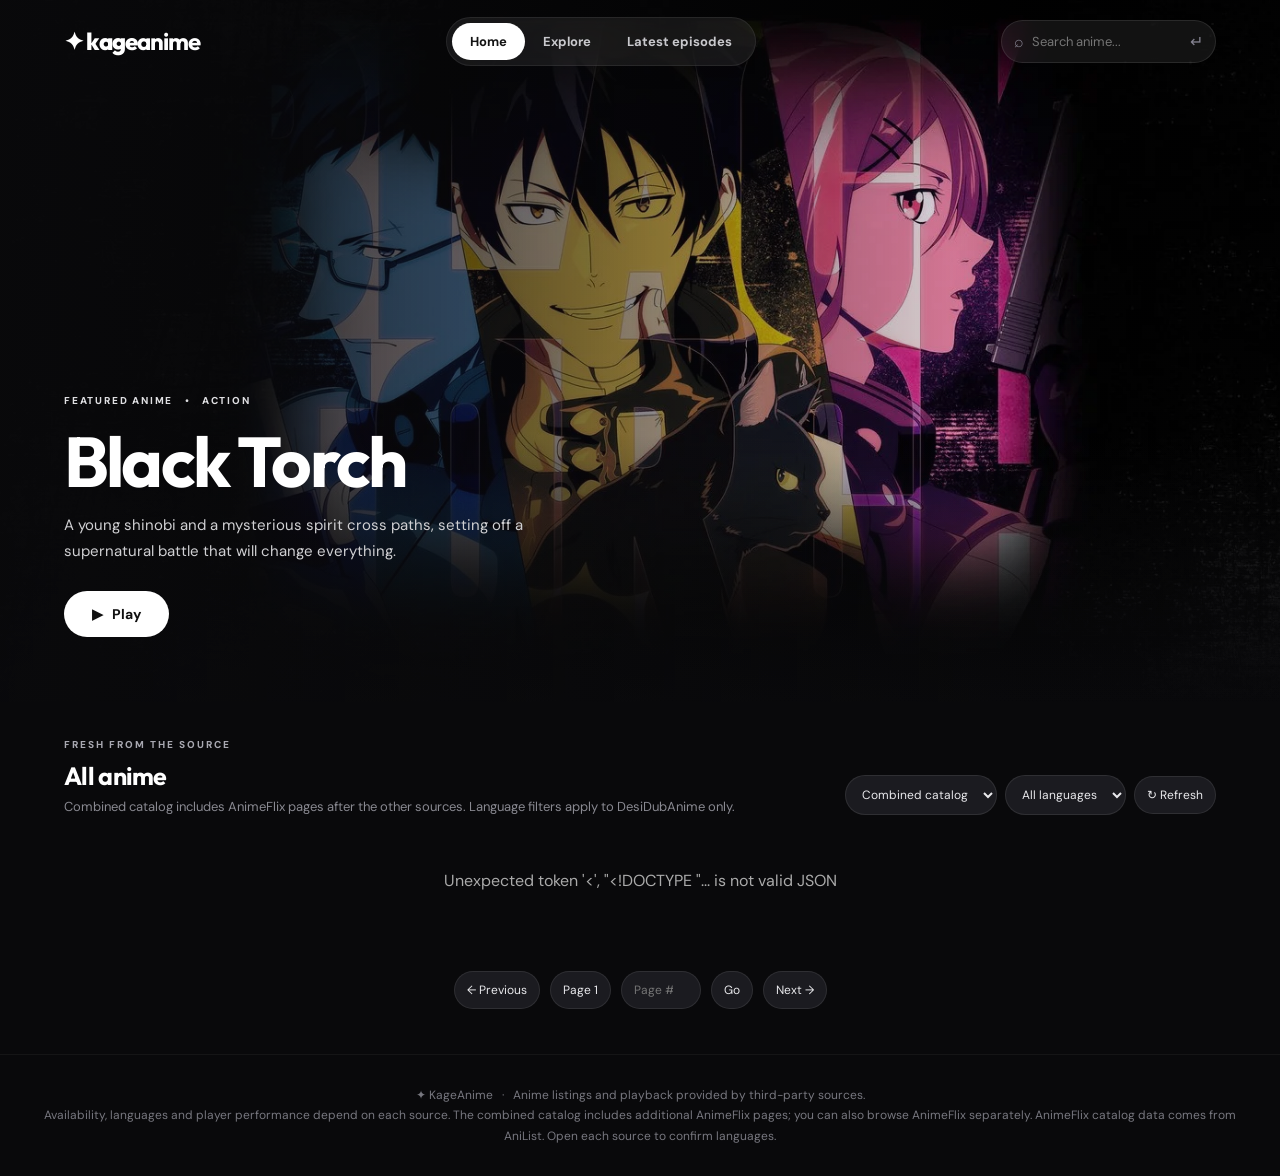
==== index.html @ ec3b7cfd "Add files via upload" ====
<!doctype html><html lang="en"><head><meta charset="utf-8"><meta name="viewport" content="width=device-width,initial-scale=1"><title>KageAnime — Your anime universe</title><style>
@import url('https://fonts.googleapis.com/css2?family=DM+Sans:wght@400;500;600;700&family=Outfit:wght@400;500;600;700;800&display=swap');*{box-sizing:border-box}body{margin:0;background:#0d0d14;color:#f6f5fb;font-family:'DM Sans',sans-serif}button,input,select{font:inherit}button{cursor:pointer}header{height:76px;border-bottom:1px solid #ffffff10;background:#101017;display:flex;align-items:center;padding:0 6%;gap:42px;position:sticky;top:0;z-index:10}.logo{font-family:Outfit;font-size:24px;font-weight:800;white-space:nowrap}.logo b{color:#f08eab}.logo span{color:#fff}.nav{display:flex;gap:28px;font-size:13px;color:#a4a2af}.nav a{color:inherit;text-decoration:none}.nav a:first-child{color:#fff}.search{margin-left:auto;display:flex;background:#1d1d27;border:1px solid #ffffff0d;border-radius:8px;padding:0 12px;align-items:center;max-width:310px;width:100%;color:#83818f}.search input{background:none;border:0;color:white;outline:0;padding:12px 8px;width:100%;font-size:13px}.pill{background:#ed91ae;color:#1a1118;border:0;border-radius:7px;padding:10px 17px;font-weight:700;font-size:12px;white-space:nowrap}.wrap{max-width:1380px;margin:auto;padding:0 6%}.hero{position:relative;overflow:hidden;margin-top:28px;height:350px;border-radius:15px;background:radial-gradient(ellipse at 83% 48%,#733b59 0%,#2d1e31 34%,#17141e 70%);display:flex;align-items:center;padding:50px}.hero:after{content:'アニメ';position:absolute;right:7%;font-family:sans-serif;font-weight:900;font-size:110px;transform:rotate(-8deg);color:#ffffff09}.eyebrow{font-size:11px;color:#f0a1bd;letter-spacing:2.6px;font-weight:800;text-transform:uppercase}.hero h1{font-family:Outfit;font-size:48px;line-height:1.06;letter-spacing:-1.8px;margin:16px 0 12px;max-width:600px}.hero p{color:#c6bac6;font-size:14px;line-height:1.7;max-width:480px}.hero button{margin-top:12px;padding:13px 21px}.hero-note{position:absolute;right:30px;bottom:25px;color:#ffffff88;font-size:11px;letter-spacing:1px}.intro{display:flex;justify-content:space-between;align-items:end;margin:46px 0 21px}.intro h2{font:700 25px Outfit;margin:0 0 6px}.intro p{font-size:13px;color:#8e8b99;margin:0}.controls{display:flex;gap:8px;align-items:center}.controls select,.control{border:1px solid #ffffff15;background:#1a1a24;color:#d2ced9;border-radius:7px;padding:10px 12px;font-size:12px}.grid{display:grid;grid-template-columns:repeat(6,minmax(0,1fr));gap:23px 16px}.card{cursor:pointer;min-width:0}.poster{aspect-ratio:3/4.1;position:relative;background:#272530;border-radius:9px;overflow:hidden}.poster img{width:100%;height:100%;object-fit:cover;transition:transform .3s}.card:hover img{transform:scale(1.05)}.poster:after{content:'▶';position:absolute;inset:0;display:grid;place-items:center;background:#10101880;opacity:0;transition:.2s;font-size:30px}.card:hover .poster:after{opacity:1}.badge{position:absolute;top:9px;left:9px;background:#f09bb7;color:#21131a;border-radius:4px;padding:5px 7px;font-size:9px;font-weight:800;z-index:1}.card h3{font:600 14px Outfit;line-height:1.35;margin:10px 0 5px;overflow:hidden;text-overflow:ellipsis;white-space:nowrap}.meta{font-size:11px;color:#918e9e}.bottom{display:flex;justify-content:center;gap:10px;margin:40px 0}.notice{color:#888492;text-align:center;font-size:12px;line-height:1.7;padding:30px;border-top:1px solid #ffffff0c}#message{text-align:center;color:#aaa;padding:35px;display:none}.modal{position:fixed;inset:0;z-index:20;background:#09090deF;display:none;overflow:auto;padding:30px 6%}.modal.show{display:block}.modal-inner{max-width:1100px;margin:auto}.modalhead{display:flex;align-items:center;justify-content:space-between;gap:20px}.modal h2{font-family:Outfit}.close{background:#25232e;border:0;border-radius:8px;color:white;padding:10px 15px}.player{width:100%;aspect-ratio:16/9;background:#000;border:1px solid #333}.player iframe{width:100%;height:100%;border:0}.fallback{color:#aaa;font-size:13px;line-height:1.7}.fallback a{color:#f0a1bd}.episodes{display:flex;flex-wrap:wrap;gap:8px;margin:20px 0}.ep{border:1px solid #ffffff14;color:#ddd;background:#22212b;border-radius:7px;padding:10px 13px;font-size:12px}.ep:hover{background:#ee91af;color:#191017}@media(max-width:850px){.grid{grid-template-columns:repeat(4,1fr)}.nav{display:none}.hero h1{font-size:40px}}@media(max-width:550px){header{padding:0 5%;gap:12px}.logo{font-size:19px}.search{max-width:none}.pill.headbtn{display:none}.wrap{padding:0 5%}.hero{height:285px;padding:25px}.hero h1{font-size:33px}.hero:after{font-size:55px}.grid{grid-template-columns:repeat(2,1fr)}.intro{align-items:start;gap:15px;flex-direction:column}.controls{width:100%}}

/* AnimeWave-inspired charcoal and crimson theme */
body{background:#0c0c0d;color:#fff}header{position:relative;background:#111214;height:86px;border-bottom:1px solid #242426;padding:0 4%;gap:28px}.logo{order:2;font-size:25px;font-style:italic;letter-spacing:-1px}.logo b{color:#e51525}.nav{order:1;margin-left:14px}.nav a:first-child{color:#e51525}.search{order:0;margin:0;max-width:240px;border-radius:30px;background:#202124}.headbtn{order:3;margin-left:auto}.pill{background:#b40817;color:white;border-radius:7px;text-transform:uppercase;letter-spacing:.6px}.wrap{max-width:1600px;padding:0 4%}.hero{margin-top:24px;height:520px;border-radius:20px;background:linear-gradient(90deg,rgba(9,9,10,.97) 0%,rgba(9,9,10,.78) 36%,rgba(9,9,10,.06) 100%),url('/black-torch.webp') center 43%/cover;display:flex;padding:55px}.hero:after{display:none}.hero h1{font-size:55px;max-width:560px;line-height:1.05}.hero h1 span{color:white!important}.hero p{color:#ddd}.eyebrow{color:#f23d4b}.hero .eyebrow{color:white;display:inline-block;background:#ffffff25;backdrop-filter:blur(5px);border-radius:30px;padding:8px 14px;letter-spacing:1px}.hero-note{color:#ddd}.intro h2{font-size:28px}.intro h2:before{content:' ';display:inline-block;background:#b40817;width:5px;height:25px;border-radius:5px;margin-right:12px;vertical-align:-3px}.controls select,.control{background:#202123;border-color:#343436}.poster{border-radius:14px;aspect-ratio:3/4}.badge{background:#b40817;color:white}.card h3{font-size:15px}.card:hover h3{color:#f43b48}.ep:hover{background:#b40817;color:white}.notice{background:#101012}.hero-layout{display:grid;grid-template-columns:1fr 300px;gap:18px}.trailers{margin-top:24px;padding:23px;border-radius:20px;background:#252526}.trailers h2{font:700 19px Outfit;margin:0 0 6px}.trailers p{font-size:12px;color:#aaa;margin:0 0 19px}.trail-item{display:flex;gap:12px;align-items:center;padding:10px 0;border-bottom:1px solid #ffffff13;cursor:pointer}.trail-item img{width:66px;height:72px;object-fit:cover;border-radius:9px}.trail-item strong{font:600 13px Outfit;display:block;line-height:1.35}.trail-item small{display:block;color:#aaa;margin-top:7px;font-size:11px}.trail-item:hover strong{color:#f24350}@media(max-width:950px){.hero-layout{grid-template-columns:1fr}.trailers{display:none}.hero{height:440px}.nav{display:none}.logo{order:0}.search{order:1;margin-left:auto}.headbtn{order:2;margin-left:0}}@media(max-width:550px){header{height:68px}.hero{height:390px;padding:25px;background-position:60% center}.hero h1{font-size:38px}.hero p{max-width:260px}.hero-note{display:none}}
.poster.no-image{background:linear-gradient(145deg,#35303a,#17171b);display:flex;align-items:end;padding:18px}.poster-placeholder{color:#e6d6d9;font:700 17px Outfit;line-height:1.25;position:relative;z-index:1}.poster.no-image:before{content:"KAGE / ANIME";position:absolute;top:15px;left:18px;color:#f24756;font:700 10px Outfit;letter-spacing:2px}
/* Cinezo-inspired cinematic layout */
body{background:#09090b;font-family:'DM Sans',sans-serif}header{height:82px;position:absolute;top:0;left:0;right:0;z-index:10;background:transparent;border:0;padding:0 5%;gap:20px}.logo{order:0;font-style:normal;font-family:Outfit;font-size:24px;letter-spacing:-1px;text-transform:lowercase;margin-right:auto}.logo b{color:#fff}.logo span{color:white}.nav{order:1;margin:0;display:flex;gap:0;align-items:center;padding:5px;border-radius:999px;background:#ffffff12;border:1px solid #ffffff12;backdrop-filter:blur(24px)}.nav a{padding:10px 18px;color:#c9c9cd;font-size:13px;font-weight:700}.nav a:first-child{color:#141414;background:#fff;border-radius:999px}.search{order:2;margin-left:auto;width:215px;border-radius:999px;background:#ffffff12;border:1px solid #ffffff19;backdrop-filter:blur(16px)}.headbtn{display:none}.wrap{max-width:none;padding:0 5%}.hero-layout{display:block;margin:0 -5.56%}.hero{margin:0;border-radius:0;height:min(720px,78vh);min-height:520px;padding:120px 5% 65px;align-items:flex-end;background:linear-gradient(90deg,rgba(9,9,11,.95) 0%,rgba(9,9,11,.63) 38%,rgba(9,9,11,.08) 80%),linear-gradient(0deg,#09090b 0%,transparent 38%),url('/black-torch.webp') center center/cover}.hero h1{font-size:clamp(45px,5.5vw,76px);line-height:1;letter-spacing:-2.8px;margin:17px 0}.hero p{font-size:15px;color:#d0d0d3;line-height:1.7;max-width:470px}.hero .eyebrow{padding:0;background:none;backdrop-filter:none;color:#dfdfe2;letter-spacing:1.8px;font-size:10px}.hero .pill{background:#fff;color:#111;border-radius:999px;text-transform:none;font-size:14px;padding:14px 28px;letter-spacing:0}.hero-note{display:none}.trailers{display:none}.intro{margin:36px 0 20px;align-items:end}.intro h2{font-size:25px;letter-spacing:-.7px}.intro h2:before{display:none}.intro .eyebrow{color:#a8a8b1;font-size:10px;letter-spacing:2px}.intro p{color:#898991}.grid{grid-template-columns:repeat(7,minmax(0,1fr));gap:26px 16px}.poster{border-radius:12px;aspect-ratio:2/3}.poster:after{background:#08080c88}.badge{background:#151519dc;color:#fff;border:1px solid #ffffff22;border-radius:7px}.card h3{font-size:14px}.card:hover h3{color:white}.meta{color:#8f8f98}.controls select,.control{background:#1b1b20;border-color:#ffffff16;color:#e9e9ec;border-radius:999px}.controls button:disabled{opacity:.35;cursor:not-allowed}.bottom{margin:45px 0}.notice{background:transparent;color:#77777f}.modal{background:#09090bef}.player{border-color:#25252b}.ep:hover{background:#eee;color:#111}.featured-grid{display:grid;grid-auto-flow:column;grid-auto-columns:minmax(145px,190px);grid-template-columns:none;overflow-x:auto;padding-bottom:10px;scrollbar-color:#555 transparent}.featured-grid .card{min-width:0}#featuredSection .intro{margin-top:5px}.featured-grid .poster{aspect-ratio:2/3}.poster.no-image{background:linear-gradient(145deg,#292932,#121216)}.poster.no-image:before{color:#babac3}.close{border-radius:999px}@media(max-width:950px){.nav{display:flex}.grid{grid-template-columns:repeat(5,minmax(0,1fr))}.featured-grid{grid-template-columns:none}.hero{min-height:500px}.logo{font-size:21px}.nav a{padding:9px 12px}.search{width:180px}}@media(max-width:600px){header{height:72px;padding:0 5%;gap:8px}.logo{font-size:20px}.nav{position:fixed;bottom:14px;left:50%;transform:translateX(-50%);top:auto;z-index:25;background:#25252be8;box-shadow:0 6px 30px #0009}.nav a{font-size:12px;padding:10px 13px;white-space:nowrap}.search{width:165px}.wrap{padding:0 5%}.hero-layout{margin:0 -5.56%}.hero{height:600px;min-height:0;padding:105px 5% 45px;background-position:60% center}.hero h1{font-size:46px}.hero p{max-width:320px}.grid{grid-template-columns:repeat(2,minmax(0,1fr));gap:22px 12px}.featured-grid{grid-template-columns:none;grid-auto-columns:145px;gap:12px}.intro{flex-direction:column;align-items:start;gap:14px}.notice{padding-bottom:100px}.modal{z-index:30}}
.search{position:relative}.suggestions{display:none;position:absolute;top:calc(100% + 10px);right:0;width:min(390px,90vw);max-height:420px;overflow:auto;border:1px solid #ffffff20;border-radius:14px;background:#19191e;box-shadow:0 16px 45px #000b;padding:7px;z-index:40}.suggestions.show{display:block}.suggestion{width:100%;display:flex;align-items:center;text-align:left;gap:10px;color:white;background:transparent;border:0;border-radius:8px;padding:7px;font-size:13px}.suggestion:hover,.suggestion:focus{background:#ffffff12}.suggestion img,.suggestion .no-cover{width:34px;height:46px;object-fit:cover;border-radius:5px;flex:none;background:#37343a}.suggestion small{display:block;color:#9d9da5;font-size:11px;margin-top:3px}.suggestion-status{padding:12px;color:#aaa;font-size:12px}.archive-status{color:#aaa;font-size:12px;margin:0 0 18px}@media(max-width:600px){.controls{flex-wrap:wrap}.controls select{max-width:100%}}</style></head><body><header><div class="logo">✦ <span>kage</span><b>anime</b></div><nav class="nav"><a href="#home">Home</a><a href="#catalog">Explore</a><a href="#catalog">Latest episodes</a></nav><form class="search" id="searchForm"><span>⌕</span><input id="search" placeholder="Search anime..." aria-label="Search anime"><span>↵</span><div id="suggestions" class="suggestions" role="listbox" aria-label="Anime suggestions"></div></form><button class="pill headbtn" onclick="document.querySelector('#catalog').scrollIntoView({behavior:'smooth'})">Explore anime ↗</button></header><main class="wrap" id="home"><div class="hero-layout"><section class="hero"><div><div class="eyebrow">FEATURED ANIME &nbsp; • &nbsp; ACTION</div><h1>Black Torch</h1><p>A young shinobi and a mysterious spirit cross paths, setting off a supernatural battle that will change everything.</p><button class="pill" onclick="watch('https://www.desidubanime.me/watch/black-torch-episode-10/')">▶ &nbsp; Play</button></div><div class="hero-note">BLACK TORCH &nbsp; / &nbsp; SPOTLIGHT</div></section><aside class="trailers"><h2>🔥 &nbsp; Recently Added</h2><p>Fresh from the source</p><div id="trailList">Loading episodes...</div></aside></div><section id="featuredSection"><div class="intro"><div><div class="eyebrow" style="margin-bottom:9px">CURATED FOR YOU</div><h2>Fan favorites</h2><p>Find these favorites from the source catalog.</p></div></div><div class="grid featured-grid" id="featuredGrid"></div></section><section id="catalog"><div class="intro"><div><div class="eyebrow" style="margin-bottom:9px">FRESH FROM THE SOURCE</div><h2 id="heading">All anime</h2><p>Combined catalog includes AnimeFlix pages after the other sources. Language filters apply to DesiDubAnime only.</p></div><div class="controls"><select id="catalogSource" aria-label="Catalog source"><option value="combined">Combined catalog</option><option value="animeflix">AnimeFlix catalog</option></select><select id="language" aria-label="Language"><option value="">All languages</option><option>Hindi</option><option>English</option><option>Japanese</option><option>Tamil</option><option>Telugu</option><option>Bengali</option><option>Malayalam</option><option>Kannada</option></select><button class="control" id="refresh">↻ Refresh</button></div></div><p class="archive-status" id="archiveStatus"></p><div id="message"></div><div class="grid" id="grid"></div><div class="bottom"><button class="control" id="prev">← Previous</button><span class="control" id="pagenum">Page 1</span><input class="control" type="number" id="jumpPage" min="1" placeholder="Page #" aria-label="Page number" style="width:80px"><button class="control" id="goPage">Go</button><button class="control" id="next">Next →</button></div></section></main><footer class="notice">✦ KageAnime &nbsp; · &nbsp; Anime listings and playback provided by third-party sources.<br>Availability, languages and player performance depend on each source. The combined catalog includes additional AnimeFlix pages; you can also browse AnimeFlix separately. AnimeFlix catalog data comes from AniList. Open each source to confirm languages.</footer><div class="modal" id="modal"><div class="modal-inner"><div class="modalhead"><h2 id="watchTitle">Loading episode...</h2><button class="close" id="close">✕ Close</button></div><div class="player" id="player"></div><h3>Episodes</h3><div class="episodes" id="episodes"></div></div></div><script>
function setEpisodeMeta(element,x){let badges=x.badges||[],clean=badges.filter(b=>!/^0\s*EP$/i.test(b));let missing=badges.some(b=>/^0\s*EP$/i.test(b));element.textContent=(clean.join('  ·  ')||'Anime')+(missing?'  ·  Checking episodes...':'');if(missing){let alt=(x.sources||[]).find(s=>s.name==='9anime.si');fetch('/api/episode-count?'+new URLSearchParams({url:x.url,alt:alt?alt.url:''})).then(r=>r.json()).then(d=>{element.textContent=(clean.join('  ·  ')||'Anime')+'  ·  '+(d.count?d.count+' episodes available':'Episode count unavailable')}).catch(()=>{element.textContent=(clean.join('  ·  ')||'Anime')+'  ·  Episode count unavailable'})}}
const grid=document.querySelector('#grid'),msg=document.querySelector('#message');let page=1,q='';let featured=false,totalPages=1;async function load(){grid.innerHTML='';msg.style.display='block';msg.textContent='Loading combined catalog... The first load may take a few seconds.';document.querySelector('#pagenum').textContent='Page '+page;try{let r=await fetch((document.querySelector('#catalogSource').value==='animeflix'?'/api/animeflix?':'/api/list?')+new URLSearchParams({q,lang:document.querySelector('#language').value,page}));let d=await r.json();if(!r.ok)throw Error(d.error);if(d.archive) updateArchive(d.archive);totalPages=d.pages||1;document.querySelector('#pagenum').textContent='Page '+page+' / '+totalPages;document.querySelector('#next').disabled=page>=totalPages;document.querySelector('#prev').disabled=page<=1;msg.style.display=d.items.length?'none':'block';msg.textContent='No anime on this page. Try the next page, a different search, or language.';if(!featured && !q && !document.querySelector('#language').value){featured=true;let list=document.querySelector('#trailList');list.innerHTML='';d.items.slice(0,4).forEach(x=>{let item=document.createElement('div');item.className='trail-item';let im=document.createElement('img');im.src=x.image;im.alt='';let div=document.createElement('div');let st=document.createElement('strong');st.textContent=x.title;let sm=document.createElement('small');sm.textContent='▶  View anime';div.append(st,sm);item.append(im,div);item.onclick=()=>watch(x.url);list.append(item)})}d.items.forEach(x=>{let c=document.createElement('article');c.className='card';let p=document.createElement('div');p.className='poster';let im=document.createElement('img');if(x.image)im.src=x.image;else {im.alt='';im.style.display='none';p.classList.add('no-image');let label=document.createElement('span');label.className='poster-placeholder';label.textContent=x.title;p.append(label);if(x.url.includes('toonworld4all.me/')) fetch('/api/image?'+new URLSearchParams({url:x.url})).then(r=>r.json()).then(d=>{if(d.image){im.src=d.image;im.style.display='';p.classList.remove('no-image');label.remove()}}).catch(()=>{})}im.alt=x.image?x.title:'';im.loading='lazy';p.append(im);if(x.badges.filter(v=>!/^0\s*EP$/i.test(v)).length){let b=document.createElement('span');b.className='badge';b.textContent=x.badges.filter(v=>!/^0\s*EP$/i.test(v))[0];p.append(b)}let h=document.createElement('h3');h.textContent=x.title;let m=document.createElement('div');m.className='meta';setEpisodeMeta(m,x);c.append(p,h,m);c.onclick=()=>watch(x.url,x.sources);grid.append(c)})}catch(e){msg.textContent=e.message||'Something went wrong.'}}function watch(url,sources){window.location.href='/watch?'+new URLSearchParams({url})}document.querySelector('#close').onclick=()=>{document.querySelector('#modal').classList.remove('show');document.querySelector('#player').innerHTML='';document.body.style.overflow=''};document.querySelector('#searchForm').onsubmit=e=>{e.preventDefault();document.querySelector('#suggestions').classList.remove('show');q=document.querySelector('#search').value.trim();page=1;document.querySelector('#heading').textContent=q?'Search results: '+q:'All anime';load();document.querySelector('#catalog').scrollIntoView()};document.querySelector('#catalogSource').onchange=()=>{page=1;document.querySelector('#language').disabled=document.querySelector('#catalogSource').value==='animeflix';load()};document.querySelector('#language').onchange=()=>{q='';document.querySelector('#search').value='';page=1;load()};document.querySelector('#refresh').onclick=load;setInterval(()=>{if(!document.hidden&&!document.querySelector('#searchForm').contains(document.activeElement))load()},300000);document.querySelector('#goPage').onclick=()=>{let n=parseInt(document.querySelector('#jumpPage').value,10);if(!Number.isFinite(n))return;page=Math.min(totalPages,Math.max(1,n));load();document.querySelector('#catalog').scrollIntoView()};document.querySelector('#next').onclick=()=>{page=Math.min(totalPages,page+1);load();document.querySelector('#catalog').scrollIntoView()};document.querySelector('#prev').onclick=()=>{page=Math.max(1,page-1);load();document.querySelector('#catalog').scrollIntoView()};let archiveTimer=null;function updateArchive(a){let el=document.querySelector('#archiveStatus');if(a.running){el.textContent='Updating ToonWorld4All anime archive: '+a.finished+' / '+(a.total||'...')+' pages checked.';if(!archiveTimer)archiveTimer=setInterval(async()=>{try{let state=await (await fetch('/api/status')).json();updateArchive(state);if(!state.running){clearInterval(archiveTimer);archiveTimer=null;load()}}catch(e){}},4000)}else if(a.failed){el.textContent='Some archive pages could not be loaded; they will be retried.'}else el.textContent='';}
let suggest=document.querySelector('#suggestions'),input=document.querySelector('#search'),suggestTimer,sequence=0;
input.addEventListener('input',()=>{clearTimeout(suggestTimer);let term=input.value.trim(),id=++sequence;if(!term){suggest.classList.remove('show');return}suggest.classList.add('show');suggest.innerHTML='<div class="suggestion-status">Searching...</div>';suggestTimer=setTimeout(async()=>{try{let r=await fetch((document.querySelector('#catalogSource').value==='animeflix'?'/api/animeflix?':'/api/list?')+new URLSearchParams({q:term,page:1}));let data=await r.json();if(id!==sequence)return;suggest.innerHTML='';if(!data.items||!data.items.length){suggest.innerHTML='<div class="suggestion-status">No results found.</div>';return}data.items.slice(0,8).forEach(x=>{let btn=document.createElement('button');btn.type='button';btn.className='suggestion';btn.setAttribute('role','option');if(x.image){let im=document.createElement('img');im.src=x.image;im.alt='';btn.append(im)}else{let box=document.createElement('span');box.className='no-cover';btn.append(box)}let info=document.createElement('span'),title=document.createElement('strong'),meta=document.createElement('small');title.textContent=x.title;meta.textContent=x.badges.filter(b=>!/^0\s*EP$/i.test(b)).join(' · ')||'Anime';info.append(title,meta);btn.append(info);btn.onclick=()=>{suggest.classList.remove('show');input.value=x.title;watch(x.url,x.sources)};suggest.append(btn)})}catch(e){if(id===sequence)suggest.innerHTML='<div class="suggestion-status">Search unavailable. Please try again.</div>'}},350)});document.addEventListener('click',e=>{if(!document.querySelector('#searchForm').contains(e.target))suggest.classList.remove('show')});input.addEventListener('focus',()=>{if(input.value.trim()&&suggest.children.length)suggest.classList.add('show')});load();fetch('/api/featured').then(r=>r.json()).then(d=>{let root=document.querySelector('#featuredGrid');d.items.forEach(x=>{let c=document.createElement('article');c.className='card';let p=document.createElement('div');p.className='poster';let im=document.createElement('img');if(x.image)im.src=x.image;else {im.alt='';im.style.display='none';p.classList.add('no-image');let label=document.createElement('span');label.className='poster-placeholder';label.textContent=x.title;p.append(label);if(x.url.includes('toonworld4all.me/')) fetch('/api/image?'+new URLSearchParams({url:x.url})).then(r=>r.json()).then(d=>{if(d.image){im.src=d.image;im.style.display='';p.classList.remove('no-image');label.remove()}}).catch(()=>{})}im.alt=x.image?x.title:'';im.loading='lazy';p.append(im);let h=document.createElement('h3');h.textContent=x.title;let m=document.createElement('div');m.className='meta';setEpisodeMeta(m,x);c.append(p,h,m);c.onclick=()=>watch(x.url);root.append(c)});if(!d.items.length)document.querySelector('#featuredSection').style.display='none'}).catch(()=>document.querySelector('#featuredSection').style.display='none');
</script></body></html>
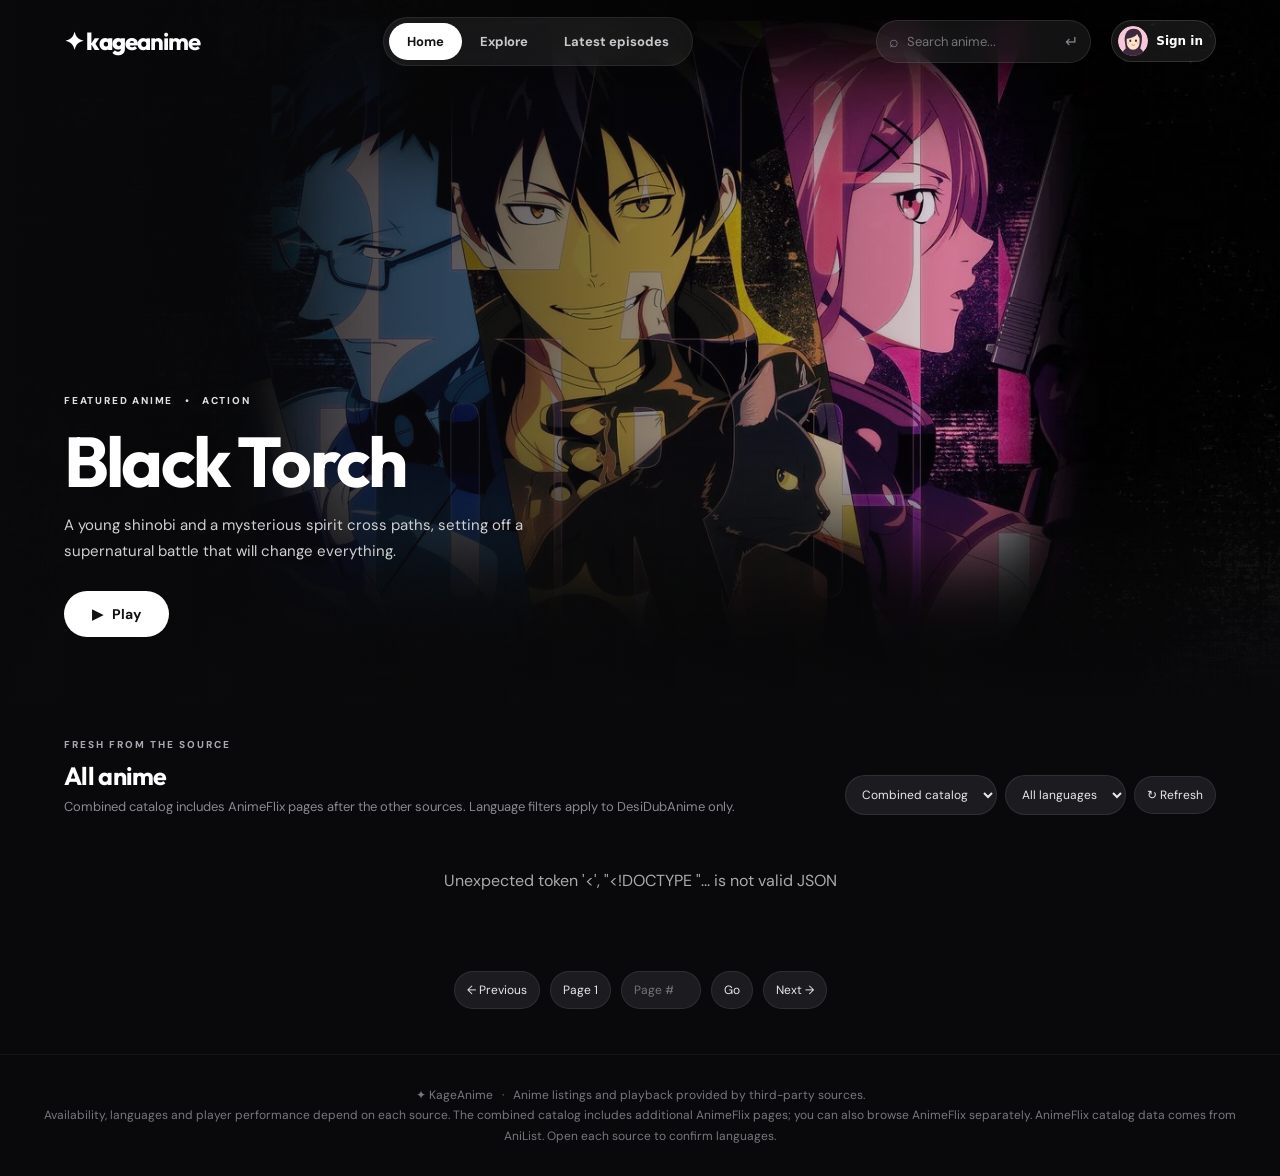
==== commit 790876a0: "Add files via upload" ====
--- a/index.html
+++ b/index.html
@@ -6,9 +6,9 @@
 .poster.no-image{background:linear-gradient(145deg,#35303a,#17171b);display:flex;align-items:end;padding:18px}.poster-placeholder{color:#e6d6d9;font:700 17px Outfit;line-height:1.25;position:relative;z-index:1}.poster.no-image:before{content:"KAGE / ANIME";position:absolute;top:15px;left:18px;color:#f24756;font:700 10px Outfit;letter-spacing:2px}
 /* Cinezo-inspired cinematic layout */
 body{background:#09090b;font-family:'DM Sans',sans-serif}header{height:82px;position:absolute;top:0;left:0;right:0;z-index:10;background:transparent;border:0;padding:0 5%;gap:20px}.logo{order:0;font-style:normal;font-family:Outfit;font-size:24px;letter-spacing:-1px;text-transform:lowercase;margin-right:auto}.logo b{color:#fff}.logo span{color:white}.nav{order:1;margin:0;display:flex;gap:0;align-items:center;padding:5px;border-radius:999px;background:#ffffff12;border:1px solid #ffffff12;backdrop-filter:blur(24px)}.nav a{padding:10px 18px;color:#c9c9cd;font-size:13px;font-weight:700}.nav a:first-child{color:#141414;background:#fff;border-radius:999px}.search{order:2;margin-left:auto;width:215px;border-radius:999px;background:#ffffff12;border:1px solid #ffffff19;backdrop-filter:blur(16px)}.headbtn{display:none}.wrap{max-width:none;padding:0 5%}.hero-layout{display:block;margin:0 -5.56%}.hero{margin:0;border-radius:0;height:min(720px,78vh);min-height:520px;padding:120px 5% 65px;align-items:flex-end;background:linear-gradient(90deg,rgba(9,9,11,.95) 0%,rgba(9,9,11,.63) 38%,rgba(9,9,11,.08) 80%),linear-gradient(0deg,#09090b 0%,transparent 38%),url('/black-torch.webp') center center/cover}.hero h1{font-size:clamp(45px,5.5vw,76px);line-height:1;letter-spacing:-2.8px;margin:17px 0}.hero p{font-size:15px;color:#d0d0d3;line-height:1.7;max-width:470px}.hero .eyebrow{padding:0;background:none;backdrop-filter:none;color:#dfdfe2;letter-spacing:1.8px;font-size:10px}.hero .pill{background:#fff;color:#111;border-radius:999px;text-transform:none;font-size:14px;padding:14px 28px;letter-spacing:0}.hero-note{display:none}.trailers{display:none}.intro{margin:36px 0 20px;align-items:end}.intro h2{font-size:25px;letter-spacing:-.7px}.intro h2:before{display:none}.intro .eyebrow{color:#a8a8b1;font-size:10px;letter-spacing:2px}.intro p{color:#898991}.grid{grid-template-columns:repeat(7,minmax(0,1fr));gap:26px 16px}.poster{border-radius:12px;aspect-ratio:2/3}.poster:after{background:#08080c88}.badge{background:#151519dc;color:#fff;border:1px solid #ffffff22;border-radius:7px}.card h3{font-size:14px}.card:hover h3{color:white}.meta{color:#8f8f98}.controls select,.control{background:#1b1b20;border-color:#ffffff16;color:#e9e9ec;border-radius:999px}.controls button:disabled{opacity:.35;cursor:not-allowed}.bottom{margin:45px 0}.notice{background:transparent;color:#77777f}.modal{background:#09090bef}.player{border-color:#25252b}.ep:hover{background:#eee;color:#111}.featured-grid{display:grid;grid-auto-flow:column;grid-auto-columns:minmax(145px,190px);grid-template-columns:none;overflow-x:auto;padding-bottom:10px;scrollbar-color:#555 transparent}.featured-grid .card{min-width:0}#featuredSection .intro{margin-top:5px}.featured-grid .poster{aspect-ratio:2/3}.poster.no-image{background:linear-gradient(145deg,#292932,#121216)}.poster.no-image:before{color:#babac3}.close{border-radius:999px}@media(max-width:950px){.nav{display:flex}.grid{grid-template-columns:repeat(5,minmax(0,1fr))}.featured-grid{grid-template-columns:none}.hero{min-height:500px}.logo{font-size:21px}.nav a{padding:9px 12px}.search{width:180px}}@media(max-width:600px){header{height:72px;padding:0 5%;gap:8px}.logo{font-size:20px}.nav{position:fixed;bottom:14px;left:50%;transform:translateX(-50%);top:auto;z-index:25;background:#25252be8;box-shadow:0 6px 30px #0009}.nav a{font-size:12px;padding:10px 13px;white-space:nowrap}.search{width:165px}.wrap{padding:0 5%}.hero-layout{margin:0 -5.56%}.hero{height:600px;min-height:0;padding:105px 5% 45px;background-position:60% center}.hero h1{font-size:46px}.hero p{max-width:320px}.grid{grid-template-columns:repeat(2,minmax(0,1fr));gap:22px 12px}.featured-grid{grid-template-columns:none;grid-auto-columns:145px;gap:12px}.intro{flex-direction:column;align-items:start;gap:14px}.notice{padding-bottom:100px}.modal{z-index:30}}
-.search{position:relative}.suggestions{display:none;position:absolute;top:calc(100% + 10px);right:0;width:min(390px,90vw);max-height:420px;overflow:auto;border:1px solid #ffffff20;border-radius:14px;background:#19191e;box-shadow:0 16px 45px #000b;padding:7px;z-index:40}.suggestions.show{display:block}.suggestion{width:100%;display:flex;align-items:center;text-align:left;gap:10px;color:white;background:transparent;border:0;border-radius:8px;padding:7px;font-size:13px}.suggestion:hover,.suggestion:focus{background:#ffffff12}.suggestion img,.suggestion .no-cover{width:34px;height:46px;object-fit:cover;border-radius:5px;flex:none;background:#37343a}.suggestion small{display:block;color:#9d9da5;font-size:11px;margin-top:3px}.suggestion-status{padding:12px;color:#aaa;font-size:12px}.archive-status{color:#aaa;font-size:12px;margin:0 0 18px}@media(max-width:600px){.controls{flex-wrap:wrap}.controls select{max-width:100%}}</style></head><body><header><div class="logo">✦ <span>kage</span><b>anime</b></div><nav class="nav"><a href="#home">Home</a><a href="#catalog">Explore</a><a href="#catalog">Latest episodes</a></nav><form class="search" id="searchForm"><span>⌕</span><input id="search" placeholder="Search anime..." aria-label="Search anime"><span>↵</span><div id="suggestions" class="suggestions" role="listbox" aria-label="Anime suggestions"></div></form><button class="pill headbtn" onclick="document.querySelector('#catalog').scrollIntoView({behavior:'smooth'})">Explore anime ↗</button></header><main class="wrap" id="home"><div class="hero-layout"><section class="hero"><div><div class="eyebrow">FEATURED ANIME &nbsp; • &nbsp; ACTION</div><h1>Black Torch</h1><p>A young shinobi and a mysterious spirit cross paths, setting off a supernatural battle that will change everything.</p><button class="pill" onclick="watch('https://www.desidubanime.me/watch/black-torch-episode-10/')">▶ &nbsp; Play</button></div><div class="hero-note">BLACK TORCH &nbsp; / &nbsp; SPOTLIGHT</div></section><aside class="trailers"><h2>🔥 &nbsp; Recently Added</h2><p>Fresh from the source</p><div id="trailList">Loading episodes...</div></aside></div><section id="featuredSection"><div class="intro"><div><div class="eyebrow" style="margin-bottom:9px">CURATED FOR YOU</div><h2>Fan favorites</h2><p>Find these favorites from the source catalog.</p></div></div><div class="grid featured-grid" id="featuredGrid"></div></section><section id="catalog"><div class="intro"><div><div class="eyebrow" style="margin-bottom:9px">FRESH FROM THE SOURCE</div><h2 id="heading">All anime</h2><p>Combined catalog includes AnimeFlix pages after the other sources. Language filters apply to DesiDubAnime only.</p></div><div class="controls"><select id="catalogSource" aria-label="Catalog source"><option value="combined">Combined catalog</option><option value="animeflix">AnimeFlix catalog</option></select><select id="language" aria-label="Language"><option value="">All languages</option><option>Hindi</option><option>English</option><option>Japanese</option><option>Tamil</option><option>Telugu</option><option>Bengali</option><option>Malayalam</option><option>Kannada</option></select><button class="control" id="refresh">↻ Refresh</button></div></div><p class="archive-status" id="archiveStatus"></p><div id="message"></div><div class="grid" id="grid"></div><div class="bottom"><button class="control" id="prev">← Previous</button><span class="control" id="pagenum">Page 1</span><input class="control" type="number" id="jumpPage" min="1" placeholder="Page #" aria-label="Page number" style="width:80px"><button class="control" id="goPage">Go</button><button class="control" id="next">Next →</button></div></section></main><footer class="notice">✦ KageAnime &nbsp; · &nbsp; Anime listings and playback provided by third-party sources.<br>Availability, languages and player performance depend on each source. The combined catalog includes additional AnimeFlix pages; you can also browse AnimeFlix separately. AnimeFlix catalog data comes from AniList. Open each source to confirm languages.</footer><div class="modal" id="modal"><div class="modal-inner"><div class="modalhead"><h2 id="watchTitle">Loading episode...</h2><button class="close" id="close">✕ Close</button></div><div class="player" id="player"></div><h3>Episodes</h3><div class="episodes" id="episodes"></div></div></div><script>
+.search{position:relative}.suggestions{display:none;position:absolute;top:calc(100% + 10px);right:0;width:min(390px,90vw);max-height:420px;overflow:auto;border:1px solid #ffffff20;border-radius:14px;background:#19191e;box-shadow:0 16px 45px #000b;padding:7px;z-index:40}.suggestions.show{display:block}.suggestion{width:100%;display:flex;align-items:center;text-align:left;gap:10px;color:white;background:transparent;border:0;border-radius:8px;padding:7px;font-size:13px}.suggestion:hover,.suggestion:focus{background:#ffffff12}.suggestion img,.suggestion .no-cover{width:34px;height:46px;object-fit:cover;border-radius:5px;flex:none;background:#37343a}.suggestion small{display:block;color:#9d9da5;font-size:11px;margin-top:3px}.suggestion-status{padding:12px;color:#aaa;font-size:12px}.archive-status{color:#aaa;font-size:12px;margin:0 0 18px}@media(max-width:600px){.controls{flex-wrap:wrap}.controls select{max-width:100%}}</style><link rel="stylesheet" href="/account.css"></head><body><header><div class="logo">✦ <span>kage</span><b>anime</b></div><nav class="nav"><a href="#home">Home</a><a href="#catalog">Explore</a><a href="#catalog">Latest episodes</a></nav><form class="search" id="searchForm"><span>⌕</span><input id="search" placeholder="Search anime..." aria-label="Search anime"><span>↵</span><div id="suggestions" class="suggestions" role="listbox" aria-label="Anime suggestions"></div></form><button class="pill headbtn" onclick="document.querySelector('#catalog').scrollIntoView({behavior:'smooth'})">Explore anime ↗</button></header><main class="wrap" id="home"><div class="hero-layout"><section class="hero"><div><div class="eyebrow">FEATURED ANIME &nbsp; • &nbsp; ACTION</div><h1>Black Torch</h1><p>A young shinobi and a mysterious spirit cross paths, setting off a supernatural battle that will change everything.</p><button class="pill" onclick="watch('https://www.desidubanime.me/watch/black-torch-episode-10/')">▶ &nbsp; Play</button></div><div class="hero-note">BLACK TORCH &nbsp; / &nbsp; SPOTLIGHT</div></section><aside class="trailers"><h2>🔥 &nbsp; Recently Added</h2><p>Fresh from the source</p><div id="trailList">Loading episodes...</div></aside></div><section id="featuredSection"><div class="intro"><div><div class="eyebrow" style="margin-bottom:9px">THE ALL-TIME GREATS</div><h2>Legendary anime</h2><p>Find these favorites from the source catalog.</p></div></div><div class="grid featured-grid" id="featuredGrid"></div></section><section id="catalog"><div class="intro"><div><div class="eyebrow" style="margin-bottom:9px">FRESH FROM THE SOURCE</div><h2 id="heading">All anime</h2><p>Combined catalog includes AnimeFlix pages after the other sources. Language filters apply to DesiDubAnime only.</p></div><div class="controls"><select id="catalogSource" aria-label="Catalog source"><option value="combined">Combined catalog</option><option value="animeflix">AnimeFlix catalog</option></select><select id="language" aria-label="Language"><option value="">All languages</option><option>Hindi</option><option>English</option><option>Japanese</option><option>Tamil</option><option>Telugu</option><option>Bengali</option><option>Malayalam</option><option>Kannada</option></select><button class="control" id="refresh">↻ Refresh</button></div></div><p class="archive-status" id="archiveStatus"></p><div id="message"></div><div class="grid" id="grid"></div><div class="bottom"><button class="control" id="prev">← Previous</button><span class="control" id="pagenum">Page 1</span><input class="control" type="number" id="jumpPage" min="1" placeholder="Page #" aria-label="Page number" style="width:80px"><button class="control" id="goPage">Go</button><button class="control" id="next">Next →</button></div></section></main><footer class="notice">✦ KageAnime &nbsp; · &nbsp; Anime listings and playback provided by third-party sources.<br>Availability, languages and player performance depend on each source. The combined catalog includes additional AnimeFlix pages; you can also browse AnimeFlix separately. AnimeFlix catalog data comes from AniList. Open each source to confirm languages.</footer><div class="modal" id="modal"><div class="modal-inner"><div class="modalhead"><h2 id="watchTitle">Loading episode...</h2><button class="close" id="close">✕ Close</button></div><div class="player" id="player"></div><h3>Episodes</h3><div class="episodes" id="episodes"></div></div></div><script src="/account.js"></script><script>
 function setEpisodeMeta(element,x){let badges=x.badges||[],clean=badges.filter(b=>!/^0\s*EP$/i.test(b));let missing=badges.some(b=>/^0\s*EP$/i.test(b));element.textContent=(clean.join('  ·  ')||'Anime')+(missing?'  ·  Checking episodes...':'');if(missing){let alt=(x.sources||[]).find(s=>s.name==='9anime.si');fetch('/api/episode-count?'+new URLSearchParams({url:x.url,alt:alt?alt.url:''})).then(r=>r.json()).then(d=>{element.textContent=(clean.join('  ·  ')||'Anime')+'  ·  '+(d.count?d.count+' episodes available':'Episode count unavailable')}).catch(()=>{element.textContent=(clean.join('  ·  ')||'Anime')+'  ·  Episode count unavailable'})}}
-const grid=document.querySelector('#grid'),msg=document.querySelector('#message');let page=1,q='';let featured=false,totalPages=1;async function load(){grid.innerHTML='';msg.style.display='block';msg.textContent='Loading combined catalog... The first load may take a few seconds.';document.querySelector('#pagenum').textContent='Page '+page;try{let r=await fetch((document.querySelector('#catalogSource').value==='animeflix'?'/api/animeflix?':'/api/list?')+new URLSearchParams({q,lang:document.querySelector('#language').value,page}));let d=await r.json();if(!r.ok)throw Error(d.error);if(d.archive) updateArchive(d.archive);totalPages=d.pages||1;document.querySelector('#pagenum').textContent='Page '+page+' / '+totalPages;document.querySelector('#next').disabled=page>=totalPages;document.querySelector('#prev').disabled=page<=1;msg.style.display=d.items.length?'none':'block';msg.textContent='No anime on this page. Try the next page, a different search, or language.';if(!featured && !q && !document.querySelector('#language').value){featured=true;let list=document.querySelector('#trailList');list.innerHTML='';d.items.slice(0,4).forEach(x=>{let item=document.createElement('div');item.className='trail-item';let im=document.createElement('img');im.src=x.image;im.alt='';let div=document.createElement('div');let st=document.createElement('strong');st.textContent=x.title;let sm=document.createElement('small');sm.textContent='▶  View anime';div.append(st,sm);item.append(im,div);item.onclick=()=>watch(x.url);list.append(item)})}d.items.forEach(x=>{let c=document.createElement('article');c.className='card';let p=document.createElement('div');p.className='poster';let im=document.createElement('img');if(x.image)im.src=x.image;else {im.alt='';im.style.display='none';p.classList.add('no-image');let label=document.createElement('span');label.className='poster-placeholder';label.textContent=x.title;p.append(label);if(x.url.includes('toonworld4all.me/')) fetch('/api/image?'+new URLSearchParams({url:x.url})).then(r=>r.json()).then(d=>{if(d.image){im.src=d.image;im.style.display='';p.classList.remove('no-image');label.remove()}}).catch(()=>{})}im.alt=x.image?x.title:'';im.loading='lazy';p.append(im);if(x.badges.filter(v=>!/^0\s*EP$/i.test(v)).length){let b=document.createElement('span');b.className='badge';b.textContent=x.badges.filter(v=>!/^0\s*EP$/i.test(v))[0];p.append(b)}let h=document.createElement('h3');h.textContent=x.title;let m=document.createElement('div');m.className='meta';setEpisodeMeta(m,x);c.append(p,h,m);c.onclick=()=>watch(x.url,x.sources);grid.append(c)})}catch(e){msg.textContent=e.message||'Something went wrong.'}}function watch(url,sources){window.location.href='/watch?'+new URLSearchParams({url})}document.querySelector('#close').onclick=()=>{document.querySelector('#modal').classList.remove('show');document.querySelector('#player').innerHTML='';document.body.style.overflow=''};document.querySelector('#searchForm').onsubmit=e=>{e.preventDefault();document.querySelector('#suggestions').classList.remove('show');q=document.querySelector('#search').value.trim();page=1;document.querySelector('#heading').textContent=q?'Search results: '+q:'All anime';load();document.querySelector('#catalog').scrollIntoView()};document.querySelector('#catalogSource').onchange=()=>{page=1;document.querySelector('#language').disabled=document.querySelector('#catalogSource').value==='animeflix';load()};document.querySelector('#language').onchange=()=>{q='';document.querySelector('#search').value='';page=1;load()};document.querySelector('#refresh').onclick=load;setInterval(()=>{if(!document.hidden&&!document.querySelector('#searchForm').contains(document.activeElement))load()},300000);document.querySelector('#goPage').onclick=()=>{let n=parseInt(document.querySelector('#jumpPage').value,10);if(!Number.isFinite(n))return;page=Math.min(totalPages,Math.max(1,n));load();document.querySelector('#catalog').scrollIntoView()};document.querySelector('#next').onclick=()=>{page=Math.min(totalPages,page+1);load();document.querySelector('#catalog').scrollIntoView()};document.querySelector('#prev').onclick=()=>{page=Math.max(1,page-1);load();document.querySelector('#catalog').scrollIntoView()};let archiveTimer=null;function updateArchive(a){let el=document.querySelector('#archiveStatus');if(a.running){el.textContent='Updating ToonWorld4All anime archive: '+a.finished+' / '+(a.total||'...')+' pages checked.';if(!archiveTimer)archiveTimer=setInterval(async()=>{try{let state=await (await fetch('/api/status')).json();updateArchive(state);if(!state.running){clearInterval(archiveTimer);archiveTimer=null;load()}}catch(e){}},4000)}else if(a.failed){el.textContent='Some archive pages could not be loaded; they will be retried.'}else el.textContent='';}
+const grid=document.querySelector('#grid'),msg=document.querySelector('#message');let page=1,q='';let featured=false,totalPages=1;async function load(){grid.innerHTML='';msg.style.display='block';msg.textContent='Loading combined catalog... The first load may take a few seconds.';document.querySelector('#pagenum').textContent='Page '+page;try{let r=await fetch((document.querySelector('#catalogSource').value==='animeflix'?'/api/animeflix?':'/api/list?')+new URLSearchParams({q,lang:document.querySelector('#language').value,page}));let d=await r.json();if(!r.ok)throw Error(d.error);if(d.archive) updateArchive(d.archive);totalPages=d.pages||1;document.querySelector('#pagenum').textContent='Page '+page+' / '+totalPages;document.querySelector('#next').disabled=page>=totalPages;document.querySelector('#prev').disabled=page<=1;msg.style.display=d.items.length?'none':'block';msg.textContent='No anime on this page. Try the next page, a different search, or language.';if(!featured && !q && !document.querySelector('#language').value){featured=true;let list=document.querySelector('#trailList');list.innerHTML='';d.items.slice(0,4).forEach(x=>{let item=document.createElement('div');item.className='trail-item';let im=document.createElement('img');im.src=x.image;im.alt='';let div=document.createElement('div');let st=document.createElement('strong');st.textContent=x.title;let sm=document.createElement('small');sm.textContent='▶  View anime';div.append(st,sm);item.append(im,div);item.onclick=()=>watch(x.url);list.append(item)})}d.items.forEach(x=>{let c=document.createElement('article');c.className='card';let p=document.createElement('div');p.className='poster';let im=document.createElement('img');if(x.image)im.src=x.image;else {im.alt='';im.style.display='none';p.classList.add('no-image');let label=document.createElement('span');label.className='poster-placeholder';label.textContent=x.title;p.append(label);if(x.url.includes('toonworld4all.me/')) fetch('/api/image?'+new URLSearchParams({url:x.url})).then(r=>r.json()).then(d=>{if(d.image){im.src=d.image;im.style.display='';p.classList.remove('no-image');label.remove()}else{fetch('/api/cover?'+new URLSearchParams({q:x.title})).then(r=>r.json()).then(c=>{if(c.image){im.src=c.image;im.style.display='';p.classList.remove('no-image');label.remove()}}).catch(()=>{})}}).catch(()=>{})}im.alt=x.image?x.title:'';im.loading='lazy';im.onerror=()=>{im.onerror=null;fetch('/api/cover?'+new URLSearchParams({q:x.title})).then(r=>r.json()).then(d=>{if(d.image&&d.image!==im.src){im.src=d.image;im.style.display='';p.classList.remove('no-image');let label=p.querySelector('.poster-placeholder');if(label)label.remove()}else{im.style.display='none';p.classList.add('no-image');if(!p.querySelector('.poster-placeholder')){let label=document.createElement('span');label.className='poster-placeholder';label.textContent=x.title;p.append(label)}}}).catch(()=>{im.style.display='none';p.classList.add('no-image')})};p.append(im);if(x.badges.filter(v=>!/^0\s*EP$/i.test(v)).length){let b=document.createElement('span');b.className='badge';b.textContent=x.badges.filter(v=>!/^0\s*EP$/i.test(v))[0];p.append(b)}let h=document.createElement('h3');h.textContent=x.title;let m=document.createElement('div');m.className='meta';setEpisodeMeta(m,x);c.append(p,h,m);c.onclick=()=>watch(x.url,x.sources,x.title);grid.append(c)})}catch(e){msg.textContent=e.message||'Something went wrong.'}}function watch(url,sources,title){window.location.href='/watch?'+new URLSearchParams({url,title:title||''})}document.querySelector('#close').onclick=()=>{document.querySelector('#modal').classList.remove('show');document.querySelector('#player').innerHTML='';document.body.style.overflow=''};document.querySelector('#searchForm').onsubmit=e=>{e.preventDefault();document.querySelector('#suggestions').classList.remove('show');q=document.querySelector('#search').value.trim();page=1;document.querySelector('#heading').textContent=q?'Search results: '+q:'All anime';load();document.querySelector('#catalog').scrollIntoView()};document.querySelector('#catalogSource').onchange=()=>{page=1;document.querySelector('#language').disabled=document.querySelector('#catalogSource').value==='animeflix';load()};document.querySelector('#language').onchange=()=>{q='';document.querySelector('#search').value='';page=1;load()};document.querySelector('#refresh').onclick=load;setInterval(()=>{if(!document.hidden&&!document.querySelector('#searchForm').contains(document.activeElement))load()},300000);document.querySelector('#goPage').onclick=()=>{let n=parseInt(document.querySelector('#jumpPage').value,10);if(!Number.isFinite(n))return;page=Math.min(totalPages,Math.max(1,n));load();document.querySelector('#catalog').scrollIntoView()};document.querySelector('#next').onclick=()=>{page=Math.min(totalPages,page+1);load();document.querySelector('#catalog').scrollIntoView()};document.querySelector('#prev').onclick=()=>{page=Math.max(1,page-1);load();document.querySelector('#catalog').scrollIntoView()};let archiveTimer=null;function updateArchive(a){let el=document.querySelector('#archiveStatus');if(a.running){el.textContent='Updating ToonWorld4All anime archive: '+a.finished+' / '+(a.total||'...')+' pages checked.';if(!archiveTimer)archiveTimer=setInterval(async()=>{try{let state=await (await fetch('/api/status')).json();updateArchive(state);if(!state.running){clearInterval(archiveTimer);archiveTimer=null;load()}}catch(e){}},4000)}else if(a.failed){el.textContent='Some archive pages could not be loaded; they will be retried.'}else el.textContent='';}
 let suggest=document.querySelector('#suggestions'),input=document.querySelector('#search'),suggestTimer,sequence=0;
-input.addEventListener('input',()=>{clearTimeout(suggestTimer);let term=input.value.trim(),id=++sequence;if(!term){suggest.classList.remove('show');return}suggest.classList.add('show');suggest.innerHTML='<div class="suggestion-status">Searching...</div>';suggestTimer=setTimeout(async()=>{try{let r=await fetch((document.querySelector('#catalogSource').value==='animeflix'?'/api/animeflix?':'/api/list?')+new URLSearchParams({q:term,page:1}));let data=await r.json();if(id!==sequence)return;suggest.innerHTML='';if(!data.items||!data.items.length){suggest.innerHTML='<div class="suggestion-status">No results found.</div>';return}data.items.slice(0,8).forEach(x=>{let btn=document.createElement('button');btn.type='button';btn.className='suggestion';btn.setAttribute('role','option');if(x.image){let im=document.createElement('img');im.src=x.image;im.alt='';btn.append(im)}else{let box=document.createElement('span');box.className='no-cover';btn.append(box)}let info=document.createElement('span'),title=document.createElement('strong'),meta=document.createElement('small');title.textContent=x.title;meta.textContent=x.badges.filter(b=>!/^0\s*EP$/i.test(b)).join(' · ')||'Anime';info.append(title,meta);btn.append(info);btn.onclick=()=>{suggest.classList.remove('show');input.value=x.title;watch(x.url,x.sources)};suggest.append(btn)})}catch(e){if(id===sequence)suggest.innerHTML='<div class="suggestion-status">Search unavailable. Please try again.</div>'}},350)});document.addEventListener('click',e=>{if(!document.querySelector('#searchForm').contains(e.target))suggest.classList.remove('show')});input.addEventListener('focus',()=>{if(input.value.trim()&&suggest.children.length)suggest.classList.add('show')});load();fetch('/api/featured').then(r=>r.json()).then(d=>{let root=document.querySelector('#featuredGrid');d.items.forEach(x=>{let c=document.createElement('article');c.className='card';let p=document.createElement('div');p.className='poster';let im=document.createElement('img');if(x.image)im.src=x.image;else {im.alt='';im.style.display='none';p.classList.add('no-image');let label=document.createElement('span');label.className='poster-placeholder';label.textContent=x.title;p.append(label);if(x.url.includes('toonworld4all.me/')) fetch('/api/image?'+new URLSearchParams({url:x.url})).then(r=>r.json()).then(d=>{if(d.image){im.src=d.image;im.style.display='';p.classList.remove('no-image');label.remove()}}).catch(()=>{})}im.alt=x.image?x.title:'';im.loading='lazy';p.append(im);let h=document.createElement('h3');h.textContent=x.title;let m=document.createElement('div');m.className='meta';setEpisodeMeta(m,x);c.append(p,h,m);c.onclick=()=>watch(x.url);root.append(c)});if(!d.items.length)document.querySelector('#featuredSection').style.display='none'}).catch(()=>document.querySelector('#featuredSection').style.display='none');
+input.addEventListener('input',()=>{clearTimeout(suggestTimer);let term=input.value.trim(),id=++sequence;if(!term){suggest.classList.remove('show');return}suggest.classList.add('show');suggest.innerHTML='<div class="suggestion-status">Searching...</div>';suggestTimer=setTimeout(async()=>{try{let r=await fetch((document.querySelector('#catalogSource').value==='animeflix'?'/api/animeflix?':'/api/list?')+new URLSearchParams({q:term,page:1}));let data=await r.json();if(id!==sequence)return;suggest.innerHTML='';if(!data.items||!data.items.length){suggest.innerHTML='<div class="suggestion-status">No results found.</div>';return}data.items.slice(0,8).forEach(x=>{let btn=document.createElement('button');btn.type='button';btn.className='suggestion';btn.setAttribute('role','option');if(x.image){let im=document.createElement('img');im.src=x.image;im.alt='';btn.append(im)}else{let box=document.createElement('span');box.className='no-cover';btn.append(box)}let info=document.createElement('span'),title=document.createElement('strong'),meta=document.createElement('small');title.textContent=x.title;meta.textContent=x.badges.filter(b=>!/^0\s*EP$/i.test(b)).join(' · ')||'Anime';info.append(title,meta);btn.append(info);btn.onclick=()=>{suggest.classList.remove('show');input.value=x.title;watch(x.url,x.sources,x.title)};suggest.append(btn)})}catch(e){if(id===sequence)suggest.innerHTML='<div class="suggestion-status">Search unavailable. Please try again.</div>'}},350)});document.addEventListener('click',e=>{if(!document.querySelector('#searchForm').contains(e.target))suggest.classList.remove('show')});input.addEventListener('focus',()=>{if(input.value.trim()&&suggest.children.length)suggest.classList.add('show')});load();fetch('/api/featured').then(r=>r.json()).then(d=>{let root=document.querySelector('#featuredGrid');d.items.forEach(x=>{let c=document.createElement('article');c.className='card';let p=document.createElement('div');p.className='poster';let im=document.createElement('img');if(x.image)im.src=x.image;else {im.alt='';im.style.display='none';p.classList.add('no-image');let label=document.createElement('span');label.className='poster-placeholder';label.textContent=x.title;p.append(label);if(x.url.includes('toonworld4all.me/')) fetch('/api/image?'+new URLSearchParams({url:x.url})).then(r=>r.json()).then(d=>{if(d.image){im.src=d.image;im.style.display='';p.classList.remove('no-image');label.remove()}else{fetch('/api/cover?'+new URLSearchParams({q:x.title})).then(r=>r.json()).then(c=>{if(c.image){im.src=c.image;im.style.display='';p.classList.remove('no-image');label.remove()}}).catch(()=>{})}}).catch(()=>{})}im.alt=x.image?x.title:'';im.loading='lazy';im.onerror=()=>{im.onerror=null;fetch('/api/cover?'+new URLSearchParams({q:x.title})).then(r=>r.json()).then(d=>{if(d.image&&d.image!==im.src){im.src=d.image;im.style.display='';p.classList.remove('no-image');let label=p.querySelector('.poster-placeholder');if(label)label.remove()}else{im.style.display='none';p.classList.add('no-image');if(!p.querySelector('.poster-placeholder')){let label=document.createElement('span');label.className='poster-placeholder';label.textContent=x.title;p.append(label)}}}).catch(()=>{im.style.display='none';p.classList.add('no-image')})};p.append(im);let h=document.createElement('h3');h.textContent=x.title;let m=document.createElement('div');m.className='meta';setEpisodeMeta(m,x);c.append(p,h,m);c.onclick=()=>watch(x.url,x.sources,x.title);root.append(c)});if(!d.items.length)document.querySelector('#featuredSection').style.display='none'}).catch(()=>document.querySelector('#featuredSection').style.display='none');
 </script></body></html>
--- a/account.css
+++ b/account.css
@@ -0,0 +1,2 @@
+.kg-account-button{display:flex;align-items:center;gap:8px;cursor:pointer;background:#ffffff14;color:#fff;border:1px solid #ffffff21;border-radius:999px;padding:5px 12px 5px 6px;font:600 12px system-ui,sans-serif;white-space:nowrap}.kg-account-button img{width:30px;height:30px;border-radius:50%;background:#333}.kg-account-button:hover{background:#ffffff24}.kg-overlay{position:fixed;z-index:9999;inset:0;background:#050507cf;display:flex;align-items:center;justify-content:center;padding:18px;overflow:auto}.kg-dialog{font:14px system-ui,sans-serif;color:#f5f5f7;background:#17171d;border:1px solid #393940;border-radius:18px;width:min(530px,100%);max-height:92vh;overflow:auto;box-shadow:0 30px 100px #000b;padding:22px}.kg-top{display:flex;justify-content:space-between;align-items:center;gap:14px}.kg-top h2{font-size:21px;margin:0;letter-spacing:-.5px}.kg-close{border:0;background:#2c2c34;color:#fff;border-radius:50%;width:32px;height:32px;cursor:pointer;font-size:16px}.kg-tabs{display:flex;gap:8px;margin:20px 0 18px;border-bottom:1px solid #303039}.kg-tab{border:0;color:#a8a8b2;background:none;padding:8px 8px 12px;font-weight:600;cursor:pointer}.kg-tab.active{color:#fff;border-bottom:2px solid #f294b0}.kg-field{display:block;margin-bottom:12px;color:#bdbdc5;font-size:12px}.kg-field input,.kg-field select{display:block;width:100%;margin-top:6px;padding:12px;border:1px solid #3b3b44;border-radius:9px;background:#23232b;color:white;font:14px system-ui}.kg-primary,.kg-secondary{border:0;border-radius:9px;padding:11px 16px;cursor:pointer;font-weight:700;font-size:13px}.kg-primary{background:#f3a1bb;color:#1b1218}.kg-secondary{background:#2d2d36;color:#fff}.kg-actions{display:flex;gap:10px;flex-wrap:wrap}.kg-note{font-size:12px;line-height:1.6;color:#a4a4af}.kg-message{min-height:18px;color:#f4b6c6;font-size:12px;line-height:1.5;margin:10px 0}.kg-avatars{display:grid;grid-template-columns:repeat(6,1fr);gap:8px;margin:10px 0 18px}.kg-avatar-option{padding:2px;border:2px solid transparent;border-radius:50%;background:none;cursor:pointer}.kg-avatar-option.selected{border-color:#f294b0}.kg-avatar-option img{width:100%;aspect-ratio:1;border-radius:50%;display:block}.kg-history-item{display:flex;align-items:center;gap:10px;border-top:1px solid #303039;padding:11px 0}.kg-history-item a{flex:1;text-decoration:none;color:#f3f3f6;font-weight:600;line-height:1.35}.kg-history-item small{display:block;color:#9999a4;font-size:11px;margin-top:4px;font-weight:400}.kg-history-item button{border:0;border-radius:7px;color:#ddd;background:#303039;padding:8px;cursor:pointer}.kg-alert{padding:12px;background:#38252b;border-radius:8px;color:#f4bec8;line-height:1.6;font-size:13px}.kg-accent-blue .pill{background:#86b7fa!important;color:#111!important}.kg-accent-purple .pill{background:#c2a3fa!important;color:#111!important}@media(max-width:650px){.kg-account-button{padding:4px}.kg-account-button span{display:none}.kg-avatars{grid-template-columns:repeat(3,1fr)}.kg-dialog{padding:18px}}
+header .kg-account-button{order:3;flex-shrink:0}@media(max-width:430px){header .search{width:125px}header .logo{font-size:18px}}
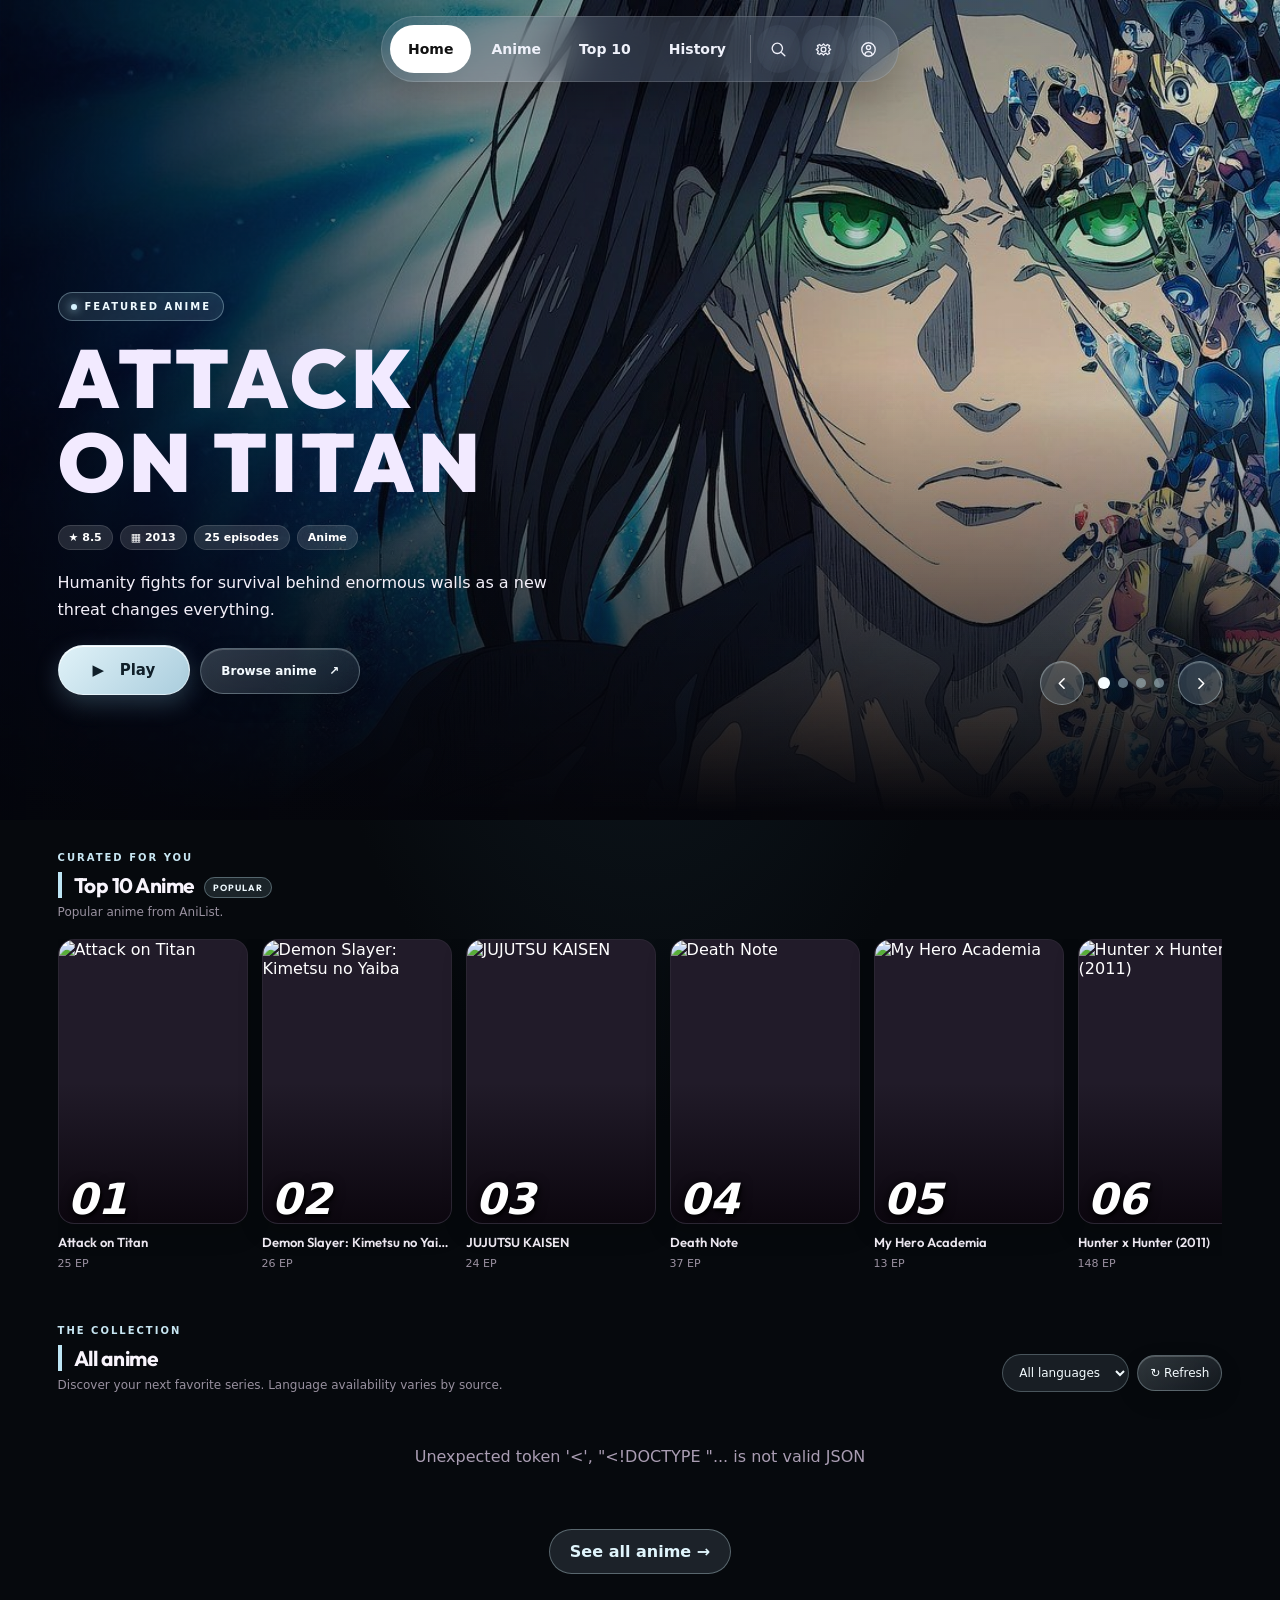
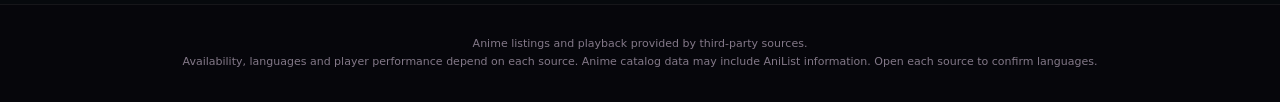
==== commit 671a2807: "Add files via upload" ====
--- a/index.html
+++ b/index.html
@@ -1,4 +1,4 @@
-<!doctype html><html lang="en"><head><meta charset="utf-8"><meta name="viewport" content="width=device-width,initial-scale=1"><title>KageAnime — Your anime universe</title><style>
+<!doctype html><html lang="en"><head><meta charset="utf-8"><meta name="viewport" content="width=device-width,initial-scale=1"><title>Anime</title><style>
 @import url('https://fonts.googleapis.com/css2?family=DM+Sans:wght@400;500;600;700&family=Outfit:wght@400;500;600;700;800&display=swap');*{box-sizing:border-box}body{margin:0;background:#0d0d14;color:#f6f5fb;font-family:'DM Sans',sans-serif}button,input,select{font:inherit}button{cursor:pointer}header{height:76px;border-bottom:1px solid #ffffff10;background:#101017;display:flex;align-items:center;padding:0 6%;gap:42px;position:sticky;top:0;z-index:10}.logo{font-family:Outfit;font-size:24px;font-weight:800;white-space:nowrap}.logo b{color:#f08eab}.logo span{color:#fff}.nav{display:flex;gap:28px;font-size:13px;color:#a4a2af}.nav a{color:inherit;text-decoration:none}.nav a:first-child{color:#fff}.search{margin-left:auto;display:flex;background:#1d1d27;border:1px solid #ffffff0d;border-radius:8px;padding:0 12px;align-items:center;max-width:310px;width:100%;color:#83818f}.search input{background:none;border:0;color:white;outline:0;padding:12px 8px;width:100%;font-size:13px}.pill{background:#ed91ae;color:#1a1118;border:0;border-radius:7px;padding:10px 17px;font-weight:700;font-size:12px;white-space:nowrap}.wrap{max-width:1380px;margin:auto;padding:0 6%}.hero{position:relative;overflow:hidden;margin-top:28px;height:350px;border-radius:15px;background:radial-gradient(ellipse at 83% 48%,#733b59 0%,#2d1e31 34%,#17141e 70%);display:flex;align-items:center;padding:50px}.hero:after{content:'アニメ';position:absolute;right:7%;font-family:sans-serif;font-weight:900;font-size:110px;transform:rotate(-8deg);color:#ffffff09}.eyebrow{font-size:11px;color:#f0a1bd;letter-spacing:2.6px;font-weight:800;text-transform:uppercase}.hero h1{font-family:Outfit;font-size:48px;line-height:1.06;letter-spacing:-1.8px;margin:16px 0 12px;max-width:600px}.hero p{color:#c6bac6;font-size:14px;line-height:1.7;max-width:480px}.hero button{margin-top:12px;padding:13px 21px}.hero-note{position:absolute;right:30px;bottom:25px;color:#ffffff88;font-size:11px;letter-spacing:1px}.intro{display:flex;justify-content:space-between;align-items:end;margin:46px 0 21px}.intro h2{font:700 25px Outfit;margin:0 0 6px}.intro p{font-size:13px;color:#8e8b99;margin:0}.controls{display:flex;gap:8px;align-items:center}.controls select,.control{border:1px solid #ffffff15;background:#1a1a24;color:#d2ced9;border-radius:7px;padding:10px 12px;font-size:12px}.grid{display:grid;grid-template-columns:repeat(6,minmax(0,1fr));gap:23px 16px}.card{cursor:pointer;min-width:0}.poster{aspect-ratio:3/4.1;position:relative;background:#272530;border-radius:9px;overflow:hidden}.poster img{width:100%;height:100%;object-fit:cover;transition:transform .3s}.card:hover img{transform:scale(1.05)}.poster:after{content:'▶';position:absolute;inset:0;display:grid;place-items:center;background:#10101880;opacity:0;transition:.2s;font-size:30px}.card:hover .poster:after{opacity:1}.badge{position:absolute;top:9px;left:9px;background:#f09bb7;color:#21131a;border-radius:4px;padding:5px 7px;font-size:9px;font-weight:800;z-index:1}.card h3{font:600 14px Outfit;line-height:1.35;margin:10px 0 5px;overflow:hidden;text-overflow:ellipsis;white-space:nowrap}.meta{font-size:11px;color:#918e9e}.bottom{display:flex;justify-content:center;gap:10px;margin:40px 0}.notice{color:#888492;text-align:center;font-size:12px;line-height:1.7;padding:30px;border-top:1px solid #ffffff0c}#message{text-align:center;color:#aaa;padding:35px;display:none}.modal{position:fixed;inset:0;z-index:20;background:#09090deF;display:none;overflow:auto;padding:30px 6%}.modal.show{display:block}.modal-inner{max-width:1100px;margin:auto}.modalhead{display:flex;align-items:center;justify-content:space-between;gap:20px}.modal h2{font-family:Outfit}.close{background:#25232e;border:0;border-radius:8px;color:white;padding:10px 15px}.player{width:100%;aspect-ratio:16/9;background:#000;border:1px solid #333}.player iframe{width:100%;height:100%;border:0}.fallback{color:#aaa;font-size:13px;line-height:1.7}.fallback a{color:#f0a1bd}.episodes{display:flex;flex-wrap:wrap;gap:8px;margin:20px 0}.ep{border:1px solid #ffffff14;color:#ddd;background:#22212b;border-radius:7px;padding:10px 13px;font-size:12px}.ep:hover{background:#ee91af;color:#191017}@media(max-width:850px){.grid{grid-template-columns:repeat(4,1fr)}.nav{display:none}.hero h1{font-size:40px}}@media(max-width:550px){header{padding:0 5%;gap:12px}.logo{font-size:19px}.search{max-width:none}.pill.headbtn{display:none}.wrap{padding:0 5%}.hero{height:285px;padding:25px}.hero h1{font-size:33px}.hero:after{font-size:55px}.grid{grid-template-columns:repeat(2,1fr)}.intro{align-items:start;gap:15px;flex-direction:column}.controls{width:100%}}
 
 /* AnimeWave-inspired charcoal and crimson theme */
@@ -6,9 +6,78 @@
 .poster.no-image{background:linear-gradient(145deg,#35303a,#17171b);display:flex;align-items:end;padding:18px}.poster-placeholder{color:#e6d6d9;font:700 17px Outfit;line-height:1.25;position:relative;z-index:1}.poster.no-image:before{content:"KAGE / ANIME";position:absolute;top:15px;left:18px;color:#f24756;font:700 10px Outfit;letter-spacing:2px}
 /* Cinezo-inspired cinematic layout */
 body{background:#09090b;font-family:'DM Sans',sans-serif}header{height:82px;position:absolute;top:0;left:0;right:0;z-index:10;background:transparent;border:0;padding:0 5%;gap:20px}.logo{order:0;font-style:normal;font-family:Outfit;font-size:24px;letter-spacing:-1px;text-transform:lowercase;margin-right:auto}.logo b{color:#fff}.logo span{color:white}.nav{order:1;margin:0;display:flex;gap:0;align-items:center;padding:5px;border-radius:999px;background:#ffffff12;border:1px solid #ffffff12;backdrop-filter:blur(24px)}.nav a{padding:10px 18px;color:#c9c9cd;font-size:13px;font-weight:700}.nav a:first-child{color:#141414;background:#fff;border-radius:999px}.search{order:2;margin-left:auto;width:215px;border-radius:999px;background:#ffffff12;border:1px solid #ffffff19;backdrop-filter:blur(16px)}.headbtn{display:none}.wrap{max-width:none;padding:0 5%}.hero-layout{display:block;margin:0 -5.56%}.hero{margin:0;border-radius:0;height:min(720px,78vh);min-height:520px;padding:120px 5% 65px;align-items:flex-end;background:linear-gradient(90deg,rgba(9,9,11,.95) 0%,rgba(9,9,11,.63) 38%,rgba(9,9,11,.08) 80%),linear-gradient(0deg,#09090b 0%,transparent 38%),url('/black-torch.webp') center center/cover}.hero h1{font-size:clamp(45px,5.5vw,76px);line-height:1;letter-spacing:-2.8px;margin:17px 0}.hero p{font-size:15px;color:#d0d0d3;line-height:1.7;max-width:470px}.hero .eyebrow{padding:0;background:none;backdrop-filter:none;color:#dfdfe2;letter-spacing:1.8px;font-size:10px}.hero .pill{background:#fff;color:#111;border-radius:999px;text-transform:none;font-size:14px;padding:14px 28px;letter-spacing:0}.hero-note{display:none}.trailers{display:none}.intro{margin:36px 0 20px;align-items:end}.intro h2{font-size:25px;letter-spacing:-.7px}.intro h2:before{display:none}.intro .eyebrow{color:#a8a8b1;font-size:10px;letter-spacing:2px}.intro p{color:#898991}.grid{grid-template-columns:repeat(7,minmax(0,1fr));gap:26px 16px}.poster{border-radius:12px;aspect-ratio:2/3}.poster:after{background:#08080c88}.badge{background:#151519dc;color:#fff;border:1px solid #ffffff22;border-radius:7px}.card h3{font-size:14px}.card:hover h3{color:white}.meta{color:#8f8f98}.controls select,.control{background:#1b1b20;border-color:#ffffff16;color:#e9e9ec;border-radius:999px}.controls button:disabled{opacity:.35;cursor:not-allowed}.bottom{margin:45px 0}.notice{background:transparent;color:#77777f}.modal{background:#09090bef}.player{border-color:#25252b}.ep:hover{background:#eee;color:#111}.featured-grid{display:grid;grid-auto-flow:column;grid-auto-columns:minmax(145px,190px);grid-template-columns:none;overflow-x:auto;padding-bottom:10px;scrollbar-color:#555 transparent}.featured-grid .card{min-width:0}#featuredSection .intro{margin-top:5px}.featured-grid .poster{aspect-ratio:2/3}.poster.no-image{background:linear-gradient(145deg,#292932,#121216)}.poster.no-image:before{color:#babac3}.close{border-radius:999px}@media(max-width:950px){.nav{display:flex}.grid{grid-template-columns:repeat(5,minmax(0,1fr))}.featured-grid{grid-template-columns:none}.hero{min-height:500px}.logo{font-size:21px}.nav a{padding:9px 12px}.search{width:180px}}@media(max-width:600px){header{height:72px;padding:0 5%;gap:8px}.logo{font-size:20px}.nav{position:fixed;bottom:14px;left:50%;transform:translateX(-50%);top:auto;z-index:25;background:#25252be8;box-shadow:0 6px 30px #0009}.nav a{font-size:12px;padding:10px 13px;white-space:nowrap}.search{width:165px}.wrap{padding:0 5%}.hero-layout{margin:0 -5.56%}.hero{height:600px;min-height:0;padding:105px 5% 45px;background-position:60% center}.hero h1{font-size:46px}.hero p{max-width:320px}.grid{grid-template-columns:repeat(2,minmax(0,1fr));gap:22px 12px}.featured-grid{grid-template-columns:none;grid-auto-columns:145px;gap:12px}.intro{flex-direction:column;align-items:start;gap:14px}.notice{padding-bottom:100px}.modal{z-index:30}}
-.search{position:relative}.suggestions{display:none;position:absolute;top:calc(100% + 10px);right:0;width:min(390px,90vw);max-height:420px;overflow:auto;border:1px solid #ffffff20;border-radius:14px;background:#19191e;box-shadow:0 16px 45px #000b;padding:7px;z-index:40}.suggestions.show{display:block}.suggestion{width:100%;display:flex;align-items:center;text-align:left;gap:10px;color:white;background:transparent;border:0;border-radius:8px;padding:7px;font-size:13px}.suggestion:hover,.suggestion:focus{background:#ffffff12}.suggestion img,.suggestion .no-cover{width:34px;height:46px;object-fit:cover;border-radius:5px;flex:none;background:#37343a}.suggestion small{display:block;color:#9d9da5;font-size:11px;margin-top:3px}.suggestion-status{padding:12px;color:#aaa;font-size:12px}.archive-status{color:#aaa;font-size:12px;margin:0 0 18px}@media(max-width:600px){.controls{flex-wrap:wrap}.controls select{max-width:100%}}</style><link rel="stylesheet" href="/account.css"></head><body><header><div class="logo">✦ <span>kage</span><b>anime</b></div><nav class="nav"><a href="#home">Home</a><a href="#catalog">Explore</a><a href="#catalog">Latest episodes</a></nav><form class="search" id="searchForm"><span>⌕</span><input id="search" placeholder="Search anime..." aria-label="Search anime"><span>↵</span><div id="suggestions" class="suggestions" role="listbox" aria-label="Anime suggestions"></div></form><button class="pill headbtn" onclick="document.querySelector('#catalog').scrollIntoView({behavior:'smooth'})">Explore anime ↗</button></header><main class="wrap" id="home"><div class="hero-layout"><section class="hero"><div><div class="eyebrow">FEATURED ANIME &nbsp; • &nbsp; ACTION</div><h1>Black Torch</h1><p>A young shinobi and a mysterious spirit cross paths, setting off a supernatural battle that will change everything.</p><button class="pill" onclick="watch('https://www.desidubanime.me/watch/black-torch-episode-10/')">▶ &nbsp; Play</button></div><div class="hero-note">BLACK TORCH &nbsp; / &nbsp; SPOTLIGHT</div></section><aside class="trailers"><h2>🔥 &nbsp; Recently Added</h2><p>Fresh from the source</p><div id="trailList">Loading episodes...</div></aside></div><section id="featuredSection"><div class="intro"><div><div class="eyebrow" style="margin-bottom:9px">THE ALL-TIME GREATS</div><h2>Legendary anime</h2><p>Find these favorites from the source catalog.</p></div></div><div class="grid featured-grid" id="featuredGrid"></div></section><section id="catalog"><div class="intro"><div><div class="eyebrow" style="margin-bottom:9px">FRESH FROM THE SOURCE</div><h2 id="heading">All anime</h2><p>Combined catalog includes AnimeFlix pages after the other sources. Language filters apply to DesiDubAnime only.</p></div><div class="controls"><select id="catalogSource" aria-label="Catalog source"><option value="combined">Combined catalog</option><option value="animeflix">AnimeFlix catalog</option></select><select id="language" aria-label="Language"><option value="">All languages</option><option>Hindi</option><option>English</option><option>Japanese</option><option>Tamil</option><option>Telugu</option><option>Bengali</option><option>Malayalam</option><option>Kannada</option></select><button class="control" id="refresh">↻ Refresh</button></div></div><p class="archive-status" id="archiveStatus"></p><div id="message"></div><div class="grid" id="grid"></div><div class="bottom"><button class="control" id="prev">← Previous</button><span class="control" id="pagenum">Page 1</span><input class="control" type="number" id="jumpPage" min="1" placeholder="Page #" aria-label="Page number" style="width:80px"><button class="control" id="goPage">Go</button><button class="control" id="next">Next →</button></div></section></main><footer class="notice">✦ KageAnime &nbsp; · &nbsp; Anime listings and playback provided by third-party sources.<br>Availability, languages and player performance depend on each source. The combined catalog includes additional AnimeFlix pages; you can also browse AnimeFlix separately. AnimeFlix catalog data comes from AniList. Open each source to confirm languages.</footer><div class="modal" id="modal"><div class="modal-inner"><div class="modalhead"><h2 id="watchTitle">Loading episode...</h2><button class="close" id="close">✕ Close</button></div><div class="player" id="player"></div><h3>Episodes</h3><div class="episodes" id="episodes"></div></div></div><script src="/account.js"></script><script>
+.search{position:relative}.suggestions{display:none;position:absolute;top:calc(100% + 10px);right:0;width:min(390px,90vw);max-height:420px;overflow:auto;border:1px solid #ffffff20;border-radius:14px;background:#19191e;box-shadow:0 16px 45px #000b;padding:7px;z-index:40}.suggestions.show{display:block}.suggestion{width:100%;display:flex;align-items:center;text-align:left;gap:10px;color:white;background:transparent;border:0;border-radius:8px;padding:7px;font-size:13px}.suggestion:hover,.suggestion:focus{background:#ffffff12}.suggestion img,.suggestion .no-cover{width:34px;height:46px;object-fit:cover;border-radius:5px;flex:none;background:#37343a}.suggestion small{display:block;color:#9d9da5;font-size:11px;margin-top:3px}.suggestion-status{padding:12px;color:#aaa;font-size:12px}.archive-status{color:#aaa;font-size:12px;margin:0 0 18px}@media(max-width:600px){.controls{flex-wrap:wrap}.controls select{max-width:100%}}
+/* Premium visual refresh: original site logic and account hooks remain intact. */
+:root{color-scheme:dark;--violet:#bd91ff;--bg:#0b0910;--text:#f5f2fa}html{scroll-behavior:smooth}body{background:radial-gradient(ellipse at 50% -15%,#271938 0%,#0b0910 46%);color:var(--text);font-family:system-ui,-apple-system,sans-serif}header{height:78px;padding:0 4.4%;gap:36px;background:rgba(12,10,16,.82);border-bottom:1px solid #ffffff0c;backdrop-filter:blur(24px);position:sticky;top:0;z-index:20}.logo{display:inline-flex;align-items:center;gap:10px;text-decoration:none;color:#fff;letter-spacing:1.3px;font-size:14px;font-weight:900;white-space:nowrap}.logo img{width:35px;height:35px;border-radius:11px;object-fit:cover;border:1px solid #ffffff29}.logo .logo-accent{color:#caa3ff}.nav{gap:28px;color:#aaa0b4;font-size:13px;font-weight:600}.nav a:first-child{color:#eee}.nav a:hover{color:#d8baff}.search{position:relative;margin-left:auto;background:#ffffff0a;border:1px solid #ffffff12;border-radius:12px;height:42px;padding:0 12px;max-width:260px;color:#a79dab}.search input{font-size:12px}.pill{border:0;border-radius:11px;background:#bd91ff!important;color:#160d22!important;padding:12px 18px;font-size:12px;font-weight:800;box-shadow:0 7px 25px #8e55dd29;transition:transform .2s,background .2s}.pill:hover{transform:translateY(-2px);background:#d1b3ff!important}.wrap{max-width:1500px;padding:0 4.4%;margin:auto}.hero-layout{display:grid;grid-template-columns:minmax(0,1fr) 290px;gap:18px;align-items:stretch;margin:26px 0 0}.hero{margin:0;height:470px;border:1px solid #ffffff14;border-radius:22px;overflow:hidden;display:flex;align-items:flex-end;padding:40px;background:linear-gradient(90deg,rgba(12,8,18,.98) 2%,rgba(12,8,18,.86) 34%,rgba(12,8,18,.10) 100%),linear-gradient(0deg,#0d0911 0%,transparent 62%),url('/black-torch.webp') center 38%/cover}.hero:after{display:none}.hero>div:first-child{max-width:550px}.hero .eyebrow{font-size:10px;color:#e7d5ff;letter-spacing:2px;font-weight:800;background:#1d142bbb;border:1px solid #c696ff50;border-radius:999px;padding:8px 12px;display:inline-flex;align-items:center;gap:8px}.live-dot{height:6px;width:6px;background:#c79dff;border-radius:50%;box-shadow:0 0 10px #c29bff}.hero h1{font-size:clamp(46px,5vw,72px);font-weight:850;letter-spacing:-3px;line-height:1;margin:16px 0 12px;color:white}.hero h1 em{font-style:normal;color:#caa3ff}.hero p{font-size:14px;line-height:1.7;color:#d3cbd7;max-width:420px;margin:0 0 18px}.hero button{margin:0}.hero-explore{display:inline-flex;align-items:center;gap:18px;color:#e6ddec;text-decoration:none;margin-left:19px;font-size:12px;font-weight:700}.hero-explore span{font-size:16px;color:#c9a5ff}.hero-note{right:27px;bottom:22px;font-size:9px;color:#ffffff8a;letter-spacing:1.8px}.trailers{height:auto;margin:0;border-radius:22px;background:linear-gradient(155deg,#211a2b,#151119);border:1px solid #ffffff12;padding:23px 20px;overflow:hidden}.section-kicker{font-size:9px;letter-spacing:1.8px;color:#bd92f8;font-weight:800;margin:2px 0 9px}.trailers h2{font-size:19px;margin:0;letter-spacing:-.5px}.trailers h2 span{float:right;color:#bda1db}.trailers>p{font-size:11px;color:#a49aaa;margin:6px 0 14px}.trail-item{display:flex;align-items:center;gap:12px;padding:11px 0;border-top:1px solid #ffffff0c;border-bottom:0;cursor:pointer}.trail-item img{width:42px;height:56px;border-radius:7px;object-fit:cover}.trail-item strong{font-size:12px;line-height:1.35;color:#f4eff8}.trail-item small{display:block;color:#b6a0ca;font-size:10px;margin-top:6px}.intro{margin:52px 0 20px;gap:18px}.eyebrow{font-size:9px;color:#b992ee;letter-spacing:2.2px;font-weight:800}.intro h2{font-size:27px;letter-spacing:-1px;color:#f8f4fc}.intro p{font-size:12px;color:#98909f;margin-top:7px}.title-dot{color:#c79bff}.grid{display:grid;grid-template-columns:repeat(6,minmax(0,1fr));gap:24px 15px}.card{min-width:0;cursor:pointer}.poster{aspect-ratio:2/3;border-radius:13px;overflow:hidden;background:#211b29;box-shadow:0 8px 25px #0003;border:1px solid #ffffff0c}.poster img{object-fit:cover;transition:transform .3s}.card:hover .poster img{transform:scale(1.06)}.poster:after{background:#170d24a1}.badge{background:#d3b3ff;color:#261438;border-radius:6px;font-size:9px}.card h3{margin-top:10px;font-size:13px;color:#f2edf6}.meta{color:#9b91a1;font-size:11px}.controls select,.control{background:#1a1520;border:1px solid #ffffff19;border-radius:10px;color:#ddd3e7;font-size:12px}.control:hover{border-color:#b78af9;color:#fff}.bottom{gap:8px}.notice{border-top:1px solid #ffffff10;color:#837888;font-size:11px;padding:30px 7%;line-height:1.7}.suggestions{background:#1b1522;border-color:#a37bc43b}.archive-status{color:#a69bac}#message{color:#aa9db3}.kg-primary{background:#bd91ff!important;color:#1a1025!important}.kg-tab.active{border-bottom-color:#bd91ff!important}.kg-dialog{background:#17121d!important;border-color:#ffffff1a!important}.kg-avatar-option.selected{border-color:#bd91ff!important}
+@media(max-width:1050px){.hero-layout{grid-template-columns:1fr 245px}.grid{grid-template-columns:repeat(4,minmax(0,1fr))}.hero{height:420px}.trailers{display:block}}
+@media(max-width:750px){header{height:68px;padding:0 4%;gap:8px}.nav{display:none}.headbtn{display:none!important}.logo{font-size:12px;gap:7px}.logo img{width:33px;height:33px}.search{max-width:210px;width:auto;min-width:0;flex:1;margin-left:auto;height:39px}.search input{min-width:0;padding:9px 5px}.wrap{padding:0 4%}.hero-layout{display:block;margin:16px 0 0}.hero{height:385px;padding:24px;border-radius:18px;background:linear-gradient(90deg,rgba(12,8,18,.92),rgba(12,8,18,.28)),linear-gradient(0deg,#100b15 0%,transparent 65%),url('/black-torch.webp') 58% center/cover}.hero h1{font-size:49px}.hero p{font-size:12px;max-width:320px}.hero-note{display:none}.trailers{display:none}.intro{margin:36px 0 16px;align-items:start;flex-direction:column}.intro h2{font-size:24px}.controls{width:100%;flex-wrap:wrap}.controls select{flex:1;min-width:115px}.grid{grid-template-columns:repeat(3,minmax(0,1fr));gap:17px 9px}.poster{border-radius:10px}.card h3{font-size:12px}.bottom{flex-wrap:wrap}.notice{padding-bottom:35px}}
+
+@media(min-width:751px){.trailers{display:block}.hero{min-height:0}.nav a:first-child{background:#bd91ff!important;color:#1a1125!important}}
+.featured-grid{display:grid;grid-template-columns:none!important;grid-auto-flow:column;grid-auto-columns:clamp(135px,13vw,190px);overflow-x:auto;scrollbar-width:none}.featured-grid::-webkit-scrollbar{display:none}#featuredSection .intro{margin-top:52px}
+@media(max-width:750px){.trailers{display:none}.hero{min-height:0}.featured-grid{grid-auto-columns:145px}}
+
+/* Cinezo-inspired cinematic home: floating navigation, full-bleed feature, poster rails. */
+body{background:#06060b;color:#fff}header{height:0;position:relative;z-index:30;padding:0;border:0;background:transparent;backdrop-filter:none}.logo{position:absolute;left:4%;top:24px;z-index:32}.search{position:absolute;right:110px;top:21px;z-index:32;width:220px;background:#ffffff14;backdrop-filter:blur(16px);border:1px solid #ffffff24}.kg-account-button{position:absolute;right:4%;top:20px;z-index:32}.nav{display:flex;position:fixed;top:16px;left:50%;transform:translateX(-50%);gap:4px;padding:6px;background:#fff2;border:1px solid #ffffff24;border-radius:100px;box-shadow:0 10px 50px #0002;backdrop-filter:blur(24px);color:#f5f2f9;z-index:30}.nav a{padding:12px 20px;border-radius:99px;font-size:13px;color:#eee;text-decoration:none}.nav a:first-child{background:#fff!important;color:#111!important}.nav a:hover{background:#ffffff18}.headbtn{display:none!important}.wrap{max-width:none;padding:0 4.5%;overflow:hidden}.hero-layout{display:block;margin:0 -4.95%}.trailers{display:none!important}.hero{position:relative;height:min(820px,92vh);min-height:660px;border:0;border-radius:0;padding:180px max(4.5%,40px) 125px;align-items:flex-end;background:linear-gradient(90deg,rgba(4,5,11,.78),rgba(4,5,11,.20) 65%),linear-gradient(0deg,#06060b 1%,transparent 48%),url('/black-torch.webp') center 38%/cover}.hero h1{font-weight:900;font-size:clamp(56px,7vw,100px);line-height:.88;letter-spacing:6px;margin:15px 0 22px;color:#f2eaff}.hero h1 em{color:#c6a1ff}.hero>div:first-child{max-width:530px}.hero p{font-size:16px;color:#f4f0fa;max-width:520px;line-height:1.65;margin-bottom:22px}.hero .eyebrow{background:#ffffff1b;border-color:#ffffff24;color:#f8efff}.hero .pill{border-radius:100px!important;padding:15px 34px;background:linear-gradient(120deg,#b48dff,#6824d5)!important;color:#fff!important;font-size:15px;box-shadow:0 12px 28px #803de658}.hero-explore{border-radius:99px;background:#ffffff18;border:1px solid #ffffff20;padding:15px 20px;margin-left:10px;color:#fff;backdrop-filter:blur(12px)}.hero-note{display:none}#featuredSection{position:relative;margin-top:-20px}.intro{margin:45px 0 20px}.intro h2{font-size:21px;letter-spacing:-.5px;border-left:4px solid #a56bff;padding-left:12px}.intro p{font-size:12px}.cine-live{font-size:9px;color:#ddd1ff;padding:4px 8px;letter-spacing:1px;border-radius:30px;border:1px solid #a67ffb69;background:#5d319c44;vertical-align:middle;margin-left:6px}.featured-grid{grid-auto-columns:190px;gap:14px}.poster{border-radius:16px}.card h3{font-size:13px}.controls select,.control{border-radius:99px;background:#fff1;border-color:#fff2}.notice{background:#06060b}
+@media(max-width:900px){.logo{left:4%;top:20px}.search{right:85px;width:150px}.hero h1{letter-spacing:4px}}
+@media(max-width:750px){header{height:0;padding:0}.logo{left:16px;top:14px}.logo>span{display:none}.logo img{width:34px;height:34px}.kg-account-button{top:13px;right:14px}.search{position:absolute;right:58px;top:14px;width:130px;max-width:130px;height:36px;display:flex}.nav{display:flex!important;position:fixed;top:58px;bottom:auto;left:50%;padding:5px;gap:0;max-width:96vw;width:max-content}.nav a{padding:9px 14px;white-space:nowrap;font-size:12px}.wrap{padding:0 4%}.hero-layout{margin:0 -4.35%}.hero{height:760px;min-height:0;max-height:88vh;padding:150px 24px 100px;text-align:center;align-items:flex-end;justify-content:center;background:linear-gradient(0deg,#06060b 1%,rgba(6,6,11,.32) 65%),linear-gradient(90deg,#08081255,#08081222),url('/black-torch.webp') 56% center/cover}.hero>div:first-child{max-width:100%}.hero .eyebrow{font-size:9px}.hero h1{font-size:clamp(49px,13vw,68px);letter-spacing:4px;margin:16px 0}.hero p{font-size:13px;max-width:330px;margin:0 auto 18px;line-height:1.55}.hero .pill{padding:13px 27px;font-size:14px}.hero-explore{padding:13px 17px;margin-left:6px}.featured-grid{grid-auto-columns:145px}.intro{margin:35px 0 17px}.intro h2{font-size:19px}.grid:not(.featured-grid){grid-template-columns:repeat(3,minmax(0,1fr))}#featuredSection .intro{margin-top:35px}.kg-account-button{order:initial}}
+
+@media(min-width:901px){header .search{right:180px}}
+
+/* Cinematic Cinezo-style presentation */
+.hero h1{max-width:600px;font-size:clamp(48px,6.4vw,92px);line-height:1.02;letter-spacing:4px;text-wrap:balance}.hero-chips{display:flex;flex-wrap:wrap;gap:7px;margin:0 0 20px}.hero-chips span{font-size:11px;font-weight:700;border-radius:99px;padding:5px 10px;background:#ffffff20;border:1px solid #ffffff1f;color:#fff}.hero-slider{position:absolute;right:4.5%;bottom:115px;display:flex;align-items:center;gap:14px}.hero-slider>button{width:43px;height:43px;border:1px solid #ffffff38;border-radius:50%;background:#ffffff18;color:white;font-size:23px;display:grid;place-items:center}.hero-slider>button:hover{background:#ffffff30}#heroDots{display:flex;align-items:center;gap:8px}.hero-dot{display:block;width:10px;height:10px;border:0;border-radius:50%;background:#ffffff66;padding:0}.hero-dot.active{background:white;width:12px;height:12px}.rank-badge{position:absolute;left:9px;bottom:2px;color:white;font-weight:900;font-size:43px;font-style:italic;line-height:1;text-shadow:0 2px 12px #000,2px 3px 1px #0008;z-index:2}.ranked-card .poster:before{content:'';position:absolute;inset:50% 0 0;background:linear-gradient(0deg,#08030ad9,transparent);z-index:1;pointer-events:none}.ranked-card .poster:after{z-index:3}.featured-grid{grid-auto-columns:190px}.nav a{white-space:nowrap}
+@media(max-width:750px){.hero h1{font-size:clamp(42px,12vw,60px);letter-spacing:3px;line-height:1}.hero-content{text-align:center}.hero-chips{justify-content:center;margin-bottom:14px}.hero-slider{bottom:32px;left:0;right:0;justify-content:center}.hero-slider>button{width:36px;height:36px;font-size:20px}.hero p{margin-bottom:15px}.nav a{padding:9px 10px;font-size:11px}.featured-grid{grid-auto-columns:145px}.rank-badge{font-size:36px}}
+
+#heroDots .hero-dot{width:10px!important;height:10px!important;padding:0!important;margin:0!important;min-width:0!important;border-radius:50%!important;box-shadow:none!important}#heroDots .hero-dot.active{width:12px!important;height:12px!important}
+
+/* Unified floating Cinezo-style navigation */
+#cineNav{display:flex!important;align-items:center;position:fixed;top:16px;left:50%;bottom:auto;transform:translateX(-50%);width:max-content;max-width:calc(100vw - 24px);padding:6px;gap:1px;border-radius:999px;border:1px solid #ffffff25;background:rgba(127,142,163,.24);box-shadow:0 15px 45px #0004;backdrop-filter:blur(24px);z-index:100}
+#cineNav a,#cineNav .nav-text,#cineNav .nav-icon{display:inline-flex;align-items:center;justify-content:center;flex:0 0 auto;height:44px;margin:0;padding:0 16px;border:0;border-radius:999px;background:transparent!important;color:#eff1fa!important;box-shadow:none;font:600 13px system-ui;text-decoration:none;white-space:nowrap;cursor:pointer}
+#cineNav a.nav-selected{background:#fff!important;color:#111!important}#cineNav a:hover:not(.nav-selected),#cineNav button:hover{background:#ffffff1a!important}#cineNav .nav-icon{width:40px;padding:0}#cineNav svg{width:18px;height:18px;stroke:currentColor;stroke-width:1.7;fill:none;stroke-linecap:round;stroke-linejoin:round}#cineNav .nav-divider{width:1px;height:28px;background:#ffffff38;margin:0 4px}
+header .kg-account-button{display:none!important}header .search{display:none!important;position:fixed!important;z-index:101;top:82px!important;left:50%!important;right:auto!important;transform:translateX(-50%);width:min(440px,calc(100vw - 32px))!important;max-width:none!important;height:48px;background:#191723!important;border:1px solid #ffffff35;box-shadow:0 20px 60px #0008}header .search.nav-search-open{display:flex!important}header .search input{font-size:14px!important}.logo{z-index:31}
+@media(max-width:750px){#cineNav{top:10px!important;bottom:auto!important;width:max-content;max-width:calc(100vw - 16px);padding:5px;gap:0}#cineNav a,#cineNav .nav-text{height:38px;padding:0 10px;font-size:11px}#cineNav .nav-icon{width:32px;height:38px;padding:0}#cineNav svg{width:16px;height:16px}#cineNav .nav-divider{height:22px;margin:0 2px}#cineNav .nav-profile{display:none}header .logo{top:65px!important;left:14px}header .search{top:63px!important}}
+@media(max-width:375px){#cineNav a,#cineNav .nav-text{padding:0 7px}#cineNav .nav-icon{width:29px}}
+
+/* Page-level navigation and five-row home catalog. */
+.view-anime .hero-layout,.view-anime #featuredSection,.view-top10 .hero-layout,.view-top10 #catalog{display:none!important}.view-anime #catalog,.view-top10 #featuredSection{padding-top:115px;min-height:65vh}.view-anime #catalog .intro,.view-top10 #featuredSection .intro{margin-top:0}.view-top10 #featuredGrid{grid-auto-flow:row;grid-template-columns:repeat(auto-fill,minmax(145px,1fr))!important;grid-auto-columns:auto;overflow:visible}.view-home #grid .card[hidden]{display:none!important}.view-home .bottom,.view-anime .bottom{display:none}.see-all-anime{display:none;color:#dbc4ff;text-decoration:none;font-weight:700;border:1px solid #ffffff29;border-radius:99px;padding:12px 20px;max-width:max-content;margin:28px auto;background:#ffffff0d}.view-home .see-all-anime{display:block}#infiniteSentinel{height:2px}.view-account main,.view-history main,.view-settings main,.view-account .notice,.view-history .notice,.view-settings .notice{display:none!important}
+body:is(.view-account,.view-history,.view-settings) .kg-overlay{position:static!important;display:block!important;inset:auto!important;min-height:100vh;background:#0b0911!important;padding:105px 5% 45px!important}body:is(.view-account,.view-history,.view-settings) .kg-dialog{width:min(900px,100%)!important;max-height:none!important;min-height:calc(100vh - 150px);margin:0 auto;border:1px solid #ffffff18!important;border-radius:22px!important;padding:28px!important;background:#17121f!important;box-shadow:none!important;overflow:visible!important}body:is(.view-account,.view-history,.view-settings) .kg-tabs{position:static;display:flex}.view-top10 #featuredSection .intro{padding-top:0}
+@media(max-width:750px){.view-anime #catalog,.view-top10 #featuredSection{padding-top:85px}.view-top10 #featuredGrid{grid-template-columns:repeat(3,minmax(0,1fr))!important;gap:15px 9px}body:is(.view-account,.view-history,.view-settings) .kg-overlay{padding:85px 4% 20px!important}body:is(.view-account,.view-history,.view-settings) .kg-dialog{padding:20px!important;min-height:calc(100vh - 105px)}}
+
+@media(max-width:750px){#cineNav .nav-profile{display:inline-flex!important}}
+
+/* Keep carousel arrows centred and prevent inherited button spacing. */
+.hero .hero-slider>button{box-sizing:border-box!important;display:flex!important;align-items:center!important;justify-content:center!important;flex:0 0 44px!important;width:44px!important;height:44px!important;min-width:44px!important;padding:0!important;margin:0!important;border-radius:50%!important;line-height:1!important}.hero .hero-slider>button svg{display:block;width:19px;height:19px;fill:none;stroke:#fff;stroke-width:2;stroke-linecap:round;stroke-linejoin:round;flex:none}.hero-slider #heroDots{display:flex;align-items:center}.hero{background-position:center center!important}
+@media(max-width:750px){.hero .hero-slider>button{width:38px!important;height:38px!important;min-width:38px!important;flex-basis:38px!important}.hero .hero-slider>button svg{width:17px;height:17px}.hero{background-position:52% center!important}}
+
+/* Light silver-blue glass finish */
+:root{--ice:#c7e8f4;--ice-bright:#e4f5fb;--glass:rgba(165,197,214,.15);--glass-line:rgba(220,242,250,.28)}
+button,.control,.pill,.hero-explore,.episode-step,.kg-primary,.kg-secondary{background:linear-gradient(145deg,rgba(207,231,241,.21),rgba(135,166,187,.10))!important;border:1px solid var(--glass-line)!important;color:#f5fbff!important;box-shadow:inset 0 1px 0 rgba(255,255,255,.19),0 8px 22px rgba(0,0,0,.16)!important;backdrop-filter:blur(18px);-webkit-backdrop-filter:blur(18px);transition:background .2s,border-color .2s,box-shadow .2s}
+button:hover,.control:hover,.pill:hover,.hero-explore:hover,.episode-step:hover,.kg-primary:hover,.kg-secondary:hover{background:linear-gradient(145deg,rgba(226,247,255,.33),rgba(156,196,217,.18))!important;border-color:rgba(224,247,255,.58)!important;color:#fff!important}
+button:focus-visible,a:focus-visible,select:focus-visible,input:focus-visible,textarea:focus-visible{outline:2px solid #c7ebfa!important;outline-offset:3px}
+.kg-primary,.kg-secondary,.kg-close{background:rgba(181,215,231,.16)!important;border:1px solid #cceaf63d!important;color:#f5fcff!important}.kg-tab.active{border-color:#cbeaf5!important}.kg-avatar-option.selected{border-color:#cbeaf5!important}.kg-dialog{background:#101b23!important}.kg-accent-purple .pill,.kg-accent-blue .pill{background:linear-gradient(145deg,rgba(207,231,241,.23),rgba(135,166,187,.12))!important;color:#f5fbff!important}
+
+/* Maintain the signature frosted navigation while softening accent colors. */
+body{background:radial-gradient(ellipse at 50% -15%,#182b35,#06090d 50%)!important}.logo .logo-accent,.hero h1 em,.title-dot,.hero-explore span{color:#d3eef8!important}.hero .pill{background:linear-gradient(135deg,#e0f2f8,#aacddd)!important;color:#101f29!important;border:1px solid #f2fbff99!important;box-shadow:0 8px 24px #9bd9f83a,inset 0 1px 0 #fff!important}.hero .pill:hover{background:#eefaff!important;color:#10212a!important}.eyebrow,.section-kicker{color:#c7e6f2!important}.live-dot{background:#d6f3ff!important;box-shadow:0 0 10px #bcecff!important}.hero .eyebrow,.cine-live{background:#a8cfdf22!important;border-color:#c9ecfa55!important;color:#effaff!important}.intro h2{border-left-color:#bde5f4!important}.badge{background:#d6eef7!important;color:#14232b!important}.controls select,.episode-search{color:#f3fbff!important;background:rgba(152,189,205,.12)!important;border-color:#d2ecf644!important}.see-all-anime{color:#e0f5fc!important;background:#b5d6e920!important;border-color:#d4eff855!important}.nav .nav-icon,.nav .nav-text{box-shadow:none!important;border:0!important;background:transparent!important}.nav a.nav-selected{background:#effaff!important;color:#13242b!important}.nav a:hover:not(.nav-selected),.nav button:hover{background:#ffffff20!important}#heroDots .hero-dot{background:#cce8f474!important;border:0!important;backdrop-filter:none!important}#heroDots .hero-dot.active{background:#f5fcff!important}.hero-slider>button{background:#b8dbe329!important;border-color:#e0f5fc55!important}
+
+</style><link rel="stylesheet" href="/account.css"><style>/* Larger floating navigation, without an in-page logo image. */
+#cineNav{padding:8px!important;gap:2px!important}#cineNav a,#cineNav .nav-text{height:48px!important;padding:0 18px!important;font-size:14px!important}#cineNav .nav-icon{width:43px!important;height:48px!important}#cineNav svg{width:19px!important;height:19px!important}.logo{font-size:14px!important}.logo>span{display:inline!important}
+@media(max-width:750px){#cineNav{padding:6px!important;gap:0!important;max-width:calc(100vw - 12px)!important}#cineNav a,#cineNav .nav-text{height:44px!important;padding:0 9px!important;font-size:12px!important}#cineNav .nav-icon{width:34px!important;height:44px!important;padding:0!important}#cineNav svg{width:17px!important;height:17px!important}header .logo{top:69px!important;font-size:12px!important}header .search{top:72px!important}}
+@media(max-width:370px){#cineNav a,#cineNav .nav-text{padding:0 7px!important;font-size:11px!important}#cineNav .nav-icon{width:31px!important}}
+</style><style>@media(max-width:335px){#cineNav{padding:5px!important}#cineNav a,#cineNav .nav-text{padding:0 5px!important;font-size:10px!important}#cineNav .nav-icon{width:27px!important}#cineNav .nav-divider{margin:0 1px!important}}</style></head><body><script>window.KAGE_VIEW=new URLSearchParams(location.search).get('view')||'home';if(!['home','anime','top10','account','history','settings'].includes(KAGE_VIEW))KAGE_VIEW='home';document.body.classList.add('view-'+KAGE_VIEW);</script><header><nav class="nav" id="cineNav" aria-label="Main navigation"><a class="nav-selected" data-view="home" href="/">Home</a><a data-view="anime" href="/?view=anime">Anime</a><a data-view="top10" href="/?view=top10">Top 10</a><a data-view="history" href="/?view=history">History</a><span class="nav-divider" aria-hidden="true"></span><button id="navSearch" type="button" class="nav-icon" aria-label="Search" aria-expanded="false"><svg viewBox="0 0 24 24" aria-hidden="true"><circle cx="10.5" cy="10.5" r="6.5"></circle><path d="m16 16 4 4"></path></svg></button><button type="button" class="nav-icon" aria-label="Settings" onclick="location.href='/?view=settings'"><svg viewBox="0 0 24 24" aria-hidden="true"><circle cx="12" cy="12" r="3"></circle><path d="M19 13.5 21 12l-2-1.5-.4-1 1-2.3-2.7-1.5-1.6 1.7-1.1-.3L12 5 9.8 7.1l-1.1.3L7.1 5.7 4.4 7.2l1 2.3-.4 1L3 12l2 1.5.4 1-1 2.3 2.7 1.5 1.6-1.7 1.1.3L12 19l2.2-2.1 1.1-.3 1.6 1.7 2.7-1.5-1-2.3z"></path></svg></button><button type="button" class="nav-icon nav-profile" aria-label="Account" onclick="location.href='/?view=account'"><svg viewBox="0 0 24 24" aria-hidden="true"><circle cx="12" cy="12" r="8.5"></circle><circle cx="12" cy="9.5" r="2.6"></circle><path d="M7.4 18c.6-2.2 2.1-3.4 4.6-3.4s4 1.2 4.6 3.4"></path></svg></button></nav><form class="search" id="searchForm"><span>⌕</span><input id="search" placeholder="Search anime..." aria-label="Search anime"><span>↵</span><div id="suggestions" class="suggestions" role="listbox" aria-label="Anime suggestions"></div></form><button class="pill headbtn" onclick="document.querySelector('#catalog').scrollIntoView({behavior:'smooth'})">Explore anime ↗</button></header><main class="wrap" id="home"><div class="hero-layout"><section class="hero" id="hero"><div class="hero-content"><div class="eyebrow"><span class="live-dot"></span> FEATURED ANIME</div><h1 id="heroTitle">ATTACK ON TITAN</h1><div class="hero-chips"><span id="heroScore">★ 8.5</span><span id="heroYear">▦ 2013</span><span id="heroCount">25 episodes</span><span>Anime</span></div><p id="heroDescription">Humanity fights for survival behind enormous walls as a new threat changes everything.</p><div class="hero-actions"><button class="pill" id="heroPlay" type="button">▶ &nbsp; Play</button><a class="hero-explore" href="/?view=anime">Browse anime &nbsp; ↗</a></div></div><div class="hero-slider" aria-label="Featured anime"><button type="button" id="heroPrev" aria-label="Previous featured anime"><svg viewBox="0 0 24 24" aria-hidden="true"><path d="m14 6-6 6 6 6"/></svg></button><div id="heroDots"></div><button type="button" id="heroNext" aria-label="Next featured anime"><svg viewBox="0 0 24 24" aria-hidden="true"><path d="m10 6 6 6-6 6"/></svg></button></div></section><aside class="trailers"><div class="section-kicker">YOUR NEXT WATCH</div><h2>Recently added <span>↗</span></h2><p>Fresh picks from the catalog.</p><div id="trailList">Loading episodes...</div></aside></div><section id="featuredSection"><div class="intro"><div><div class="eyebrow" style="margin-bottom:9px">CURATED FOR YOU</div><h2>Top 10 Anime <span class="cine-live">POPULAR</span></h2><p>Popular anime from AniList.</p></div></div><div class="grid featured-grid" id="featuredGrid"></div></section><section id="catalog"><div class="intro"><div><div class="eyebrow" style="margin-bottom:9px">THE COLLECTION</div><h2 id="heading">All anime</h2><p>Discover your next favorite series. Language availability varies by source.</p></div><div class="controls"><select id="language" aria-label="Language"><option value="">All languages</option><option>Hindi</option><option>English</option><option>Japanese</option><option>Tamil</option><option>Telugu</option><option>Bengali</option><option>Malayalam</option><option>Kannada</option></select><button class="control" id="refresh">↻ Refresh</button></div></div><p class="archive-status" id="archiveStatus"></p><div id="message"></div><div class="grid" id="grid"></div><a class="see-all-anime" href="/?view=anime">See all anime →</a><div id="infiniteSentinel" aria-hidden="true"></div><div class="bottom"><button class="control" id="prev">← Previous</button><span class="control" id="pagenum">Page 1</span><input class="control" type="number" id="jumpPage" min="1" placeholder="Page #" aria-label="Page number" style="width:80px"><button class="control" id="goPage">Go</button><button class="control" id="next">Next →</button></div></section></main><footer class="notice">Anime listings and playback provided by third-party sources.<br>Availability, languages and player performance depend on each source. Anime catalog data may include AniList information. Open each source to confirm languages.</footer><div class="modal" id="modal"><div class="modal-inner"><div class="modalhead"><h2 id="watchTitle">Loading episode...</h2><button class="close" id="close">✕ Close</button></div><div class="player" id="player"></div><h3>Episodes</h3><div class="episodes" id="episodes"></div></div></div><script src="/account.js"></script><script>
 function setEpisodeMeta(element,x){let badges=x.badges||[],clean=badges.filter(b=>!/^0\s*EP$/i.test(b));let missing=badges.some(b=>/^0\s*EP$/i.test(b));element.textContent=(clean.join('  ·  ')||'Anime')+(missing?'  ·  Checking episodes...':'');if(missing){let alt=(x.sources||[]).find(s=>s.name==='9anime.si');fetch('/api/episode-count?'+new URLSearchParams({url:x.url,alt:alt?alt.url:''})).then(r=>r.json()).then(d=>{element.textContent=(clean.join('  ·  ')||'Anime')+'  ·  '+(d.count?d.count+' episodes available':'Episode count unavailable')}).catch(()=>{element.textContent=(clean.join('  ·  ')||'Anime')+'  ·  Episode count unavailable'})}}
-const grid=document.querySelector('#grid'),msg=document.querySelector('#message');let page=1,q='';let featured=false,totalPages=1;async function load(){grid.innerHTML='';msg.style.display='block';msg.textContent='Loading combined catalog... The first load may take a few seconds.';document.querySelector('#pagenum').textContent='Page '+page;try{let r=await fetch((document.querySelector('#catalogSource').value==='animeflix'?'/api/animeflix?':'/api/list?')+new URLSearchParams({q,lang:document.querySelector('#language').value,page}));let d=await r.json();if(!r.ok)throw Error(d.error);if(d.archive) updateArchive(d.archive);totalPages=d.pages||1;document.querySelector('#pagenum').textContent='Page '+page+' / '+totalPages;document.querySelector('#next').disabled=page>=totalPages;document.querySelector('#prev').disabled=page<=1;msg.style.display=d.items.length?'none':'block';msg.textContent='No anime on this page. Try the next page, a different search, or language.';if(!featured && !q && !document.querySelector('#language').value){featured=true;let list=document.querySelector('#trailList');list.innerHTML='';d.items.slice(0,4).forEach(x=>{let item=document.createElement('div');item.className='trail-item';let im=document.createElement('img');im.src=x.image;im.alt='';let div=document.createElement('div');let st=document.createElement('strong');st.textContent=x.title;let sm=document.createElement('small');sm.textContent='▶  View anime';div.append(st,sm);item.append(im,div);item.onclick=()=>watch(x.url);list.append(item)})}d.items.forEach(x=>{let c=document.createElement('article');c.className='card';let p=document.createElement('div');p.className='poster';let im=document.createElement('img');if(x.image)im.src=x.image;else {im.alt='';im.style.display='none';p.classList.add('no-image');let label=document.createElement('span');label.className='poster-placeholder';label.textContent=x.title;p.append(label);if(x.url.includes('toonworld4all.me/')) fetch('/api/image?'+new URLSearchParams({url:x.url})).then(r=>r.json()).then(d=>{if(d.image){im.src=d.image;im.style.display='';p.classList.remove('no-image');label.remove()}else{fetch('/api/cover?'+new URLSearchParams({q:x.title})).then(r=>r.json()).then(c=>{if(c.image){im.src=c.image;im.style.display='';p.classList.remove('no-image');label.remove()}}).catch(()=>{})}}).catch(()=>{})}im.alt=x.image?x.title:'';im.loading='lazy';im.onerror=()=>{im.onerror=null;fetch('/api/cover?'+new URLSearchParams({q:x.title})).then(r=>r.json()).then(d=>{if(d.image&&d.image!==im.src){im.src=d.image;im.style.display='';p.classList.remove('no-image');let label=p.querySelector('.poster-placeholder');if(label)label.remove()}else{im.style.display='none';p.classList.add('no-image');if(!p.querySelector('.poster-placeholder')){let label=document.createElement('span');label.className='poster-placeholder';label.textContent=x.title;p.append(label)}}}).catch(()=>{im.style.display='none';p.classList.add('no-image')})};p.append(im);if(x.badges.filter(v=>!/^0\s*EP$/i.test(v)).length){let b=document.createElement('span');b.className='badge';b.textContent=x.badges.filter(v=>!/^0\s*EP$/i.test(v))[0];p.append(b)}let h=document.createElement('h3');h.textContent=x.title;let m=document.createElement('div');m.className='meta';setEpisodeMeta(m,x);c.append(p,h,m);c.onclick=()=>watch(x.url,x.sources,x.title);grid.append(c)})}catch(e){msg.textContent=e.message||'Something went wrong.'}}function watch(url,sources,title){window.location.href='/watch?'+new URLSearchParams({url,title:title||''})}document.querySelector('#close').onclick=()=>{document.querySelector('#modal').classList.remove('show');document.querySelector('#player').innerHTML='';document.body.style.overflow=''};document.querySelector('#searchForm').onsubmit=e=>{e.preventDefault();document.querySelector('#suggestions').classList.remove('show');q=document.querySelector('#search').value.trim();page=1;document.querySelector('#heading').textContent=q?'Search results: '+q:'All anime';load();document.querySelector('#catalog').scrollIntoView()};document.querySelector('#catalogSource').onchange=()=>{page=1;document.querySelector('#language').disabled=document.querySelector('#catalogSource').value==='animeflix';load()};document.querySelector('#language').onchange=()=>{q='';document.querySelector('#search').value='';page=1;load()};document.querySelector('#refresh').onclick=load;setInterval(()=>{if(!document.hidden&&!document.querySelector('#searchForm').contains(document.activeElement))load()},300000);document.querySelector('#goPage').onclick=()=>{let n=parseInt(document.querySelector('#jumpPage').value,10);if(!Number.isFinite(n))return;page=Math.min(totalPages,Math.max(1,n));load();document.querySelector('#catalog').scrollIntoView()};document.querySelector('#next').onclick=()=>{page=Math.min(totalPages,page+1);load();document.querySelector('#catalog').scrollIntoView()};document.querySelector('#prev').onclick=()=>{page=Math.max(1,page-1);load();document.querySelector('#catalog').scrollIntoView()};let archiveTimer=null;function updateArchive(a){let el=document.querySelector('#archiveStatus');if(a.running){el.textContent='Updating ToonWorld4All anime archive: '+a.finished+' / '+(a.total||'...')+' pages checked.';if(!archiveTimer)archiveTimer=setInterval(async()=>{try{let state=await (await fetch('/api/status')).json();updateArchive(state);if(!state.running){clearInterval(archiveTimer);archiveTimer=null;load()}}catch(e){}},4000)}else if(a.failed){el.textContent='Some archive pages could not be loaded; they will be retried.'}else el.textContent='';}
+const grid=document.querySelector('#grid'),msg=document.querySelector('#message');let page=1,q=new URLSearchParams(location.search).get('q')||'';let featured=false,totalPages=1,loadingCatalog=false,canAutoLoad=true;document.querySelector('#search').value=q;async function load(append=false){if(loadingCatalog)return;loadingCatalog=true;if(!append)grid.innerHTML='';msg.style.display='block';msg.textContent='Loading anime...';document.querySelector('#pagenum').textContent='Page '+page;try{let r=await fetch('/api/list?'+new URLSearchParams({q,lang:document.querySelector('#language').value,page}));let d=await r.json();if(!r.ok)throw Error(d.error);if(d.archive) updateArchive(d.archive);totalPages=d.pages||1;document.querySelector('#pagenum').textContent='Page '+page+' / '+totalPages;document.querySelector('#next').disabled=page>=totalPages;document.querySelector('#prev').disabled=page<=1;msg.style.display=d.items.length?'none':'block';msg.textContent='No anime on this page. Try the next page, a different search, or language.';if(!featured && !q && !document.querySelector('#language').value){featured=true;let list=document.querySelector('#trailList');list.innerHTML='';d.items.slice(0,4).forEach(x=>{let item=document.createElement('div');item.className='trail-item';let im=document.createElement('img');im.src=x.image;im.alt='';let div=document.createElement('div');let st=document.createElement('strong');st.textContent=x.title;let sm=document.createElement('small');sm.textContent='▶  View anime';div.append(st,sm);item.append(im,div);item.onclick=()=>watch(x.url);list.append(item)})}d.items.forEach(x=>{if(append&&grid.querySelectorAll('.card').length&&[...grid.children].some(el=>el.dataset.url===x.url))return;let c=document.createElement('article');c.dataset.url=x.url||'';c.className='card';let p=document.createElement('div');p.className='poster';let im=document.createElement('img');if(x.image)im.src=x.image;else {im.alt='';im.style.display='none';p.classList.add('no-image');let label=document.createElement('span');label.className='poster-placeholder';label.textContent=x.title;p.append(label);if(x.url.includes('toonworld4all.me/')) fetch('/api/image?'+new URLSearchParams({url:x.url})).then(r=>r.json()).then(d=>{if(d.image){im.src=d.image;im.style.display='';p.classList.remove('no-image');label.remove()}else{fetch('/api/cover?'+new URLSearchParams({q:x.title})).then(r=>r.json()).then(c=>{if(c.image){im.src=c.image;im.style.display='';p.classList.remove('no-image');label.remove()}}).catch(()=>{})}}).catch(()=>{})}im.alt=x.image?x.title:'';im.loading='lazy';im.onerror=()=>{im.onerror=null;fetch('/api/cover?'+new URLSearchParams({q:x.title})).then(r=>r.json()).then(d=>{if(d.image&&d.image!==im.src){im.src=d.image;im.style.display='';p.classList.remove('no-image');let label=p.querySelector('.poster-placeholder');if(label)label.remove()}else{im.style.display='none';p.classList.add('no-image');if(!p.querySelector('.poster-placeholder')){let label=document.createElement('span');label.className='poster-placeholder';label.textContent=x.title;p.append(label)}}}).catch(()=>{im.style.display='none';p.classList.add('no-image')})};p.append(im);if(x.badges.filter(v=>!/^0\s*EP$/i.test(v)).length){let b=document.createElement('span');b.className='badge';b.textContent=x.badges.filter(v=>!/^0\s*EP$/i.test(v))[0];p.append(b)}let h=document.createElement('h3');h.textContent=x.title;let m=document.createElement('div');m.className='meta';setEpisodeMeta(m,x);c.append(p,h,m);c.onclick=()=>watch(x.url,x.sources,x.title);grid.append(c)});canAutoLoad=d.items.length>0&&page<totalPages;limitHomeRows()}catch(e){msg.style.display='block';msg.textContent=e.message||'Something went wrong.';canAutoLoad=false}finally{loadingCatalog=false}}function watch(url,sources,title){window.location.href='/watch?'+new URLSearchParams({url,title:title||''})}document.querySelector('#close').onclick=()=>{document.querySelector('#modal').classList.remove('show');document.querySelector('#player').innerHTML='';document.body.style.overflow=''};document.querySelector('#searchForm').onsubmit=e=>{e.preventDefault();let term=document.querySelector('#search').value.trim();location.href='/?'+new URLSearchParams({view:'anime',q:term})};document.querySelector('#language').onchange=()=>{q='';document.querySelector('#search').value='';page=1;load()};document.querySelector('#refresh').onclick=()=>{page=1;load(false)};setInterval(()=>{if(!document.hidden&&page===1&&!document.querySelector('#searchForm').contains(document.activeElement)){load(false)}},300000);document.querySelector('#goPage').onclick=()=>{let n=parseInt(document.querySelector('#jumpPage').value,10);if(!Number.isFinite(n))return;page=Math.min(totalPages,Math.max(1,n));load();document.querySelector('#catalog').scrollIntoView()};document.querySelector('#next').onclick=()=>{page=Math.min(totalPages,page+1);load();document.querySelector('#catalog').scrollIntoView()};document.querySelector('#prev').onclick=()=>{page=Math.max(1,page-1);load();document.querySelector('#catalog').scrollIntoView()};let archiveTimer=null;function updateArchive(a){let el=document.querySelector('#archiveStatus');if(a.running){el.textContent='Updating ToonWorld4All anime archive: '+a.finished+' / '+(a.total||'...')+' pages checked.';if(!archiveTimer)archiveTimer=setInterval(async()=>{try{let state=await (await fetch('/api/status')).json();updateArchive(state);if(!state.running){clearInterval(archiveTimer);archiveTimer=null;load()}}catch(e){}},4000)}else if(a.failed){el.textContent='Some archive pages could not be loaded; they will be retried.'}else el.textContent='';}
 let suggest=document.querySelector('#suggestions'),input=document.querySelector('#search'),suggestTimer,sequence=0;
-input.addEventListener('input',()=>{clearTimeout(suggestTimer);let term=input.value.trim(),id=++sequence;if(!term){suggest.classList.remove('show');return}suggest.classList.add('show');suggest.innerHTML='<div class="suggestion-status">Searching...</div>';suggestTimer=setTimeout(async()=>{try{let r=await fetch((document.querySelector('#catalogSource').value==='animeflix'?'/api/animeflix?':'/api/list?')+new URLSearchParams({q:term,page:1}));let data=await r.json();if(id!==sequence)return;suggest.innerHTML='';if(!data.items||!data.items.length){suggest.innerHTML='<div class="suggestion-status">No results found.</div>';return}data.items.slice(0,8).forEach(x=>{let btn=document.createElement('button');btn.type='button';btn.className='suggestion';btn.setAttribute('role','option');if(x.image){let im=document.createElement('img');im.src=x.image;im.alt='';btn.append(im)}else{let box=document.createElement('span');box.className='no-cover';btn.append(box)}let info=document.createElement('span'),title=document.createElement('strong'),meta=document.createElement('small');title.textContent=x.title;meta.textContent=x.badges.filter(b=>!/^0\s*EP$/i.test(b)).join(' · ')||'Anime';info.append(title,meta);btn.append(info);btn.onclick=()=>{suggest.classList.remove('show');input.value=x.title;watch(x.url,x.sources,x.title)};suggest.append(btn)})}catch(e){if(id===sequence)suggest.innerHTML='<div class="suggestion-status">Search unavailable. Please try again.</div>'}},350)});document.addEventListener('click',e=>{if(!document.querySelector('#searchForm').contains(e.target))suggest.classList.remove('show')});input.addEventListener('focus',()=>{if(input.value.trim()&&suggest.children.length)suggest.classList.add('show')});load();fetch('/api/featured').then(r=>r.json()).then(d=>{let root=document.querySelector('#featuredGrid');d.items.forEach(x=>{let c=document.createElement('article');c.className='card';let p=document.createElement('div');p.className='poster';let im=document.createElement('img');if(x.image)im.src=x.image;else {im.alt='';im.style.display='none';p.classList.add('no-image');let label=document.createElement('span');label.className='poster-placeholder';label.textContent=x.title;p.append(label);if(x.url.includes('toonworld4all.me/')) fetch('/api/image?'+new URLSearchParams({url:x.url})).then(r=>r.json()).then(d=>{if(d.image){im.src=d.image;im.style.display='';p.classList.remove('no-image');label.remove()}else{fetch('/api/cover?'+new URLSearchParams({q:x.title})).then(r=>r.json()).then(c=>{if(c.image){im.src=c.image;im.style.display='';p.classList.remove('no-image');label.remove()}}).catch(()=>{})}}).catch(()=>{})}im.alt=x.image?x.title:'';im.loading='lazy';im.onerror=()=>{im.onerror=null;fetch('/api/cover?'+new URLSearchParams({q:x.title})).then(r=>r.json()).then(d=>{if(d.image&&d.image!==im.src){im.src=d.image;im.style.display='';p.classList.remove('no-image');let label=p.querySelector('.poster-placeholder');if(label)label.remove()}else{im.style.display='none';p.classList.add('no-image');if(!p.querySelector('.poster-placeholder')){let label=document.createElement('span');label.className='poster-placeholder';label.textContent=x.title;p.append(label)}}}).catch(()=>{im.style.display='none';p.classList.add('no-image')})};p.append(im);let h=document.createElement('h3');h.textContent=x.title;let m=document.createElement('div');m.className='meta';setEpisodeMeta(m,x);c.append(p,h,m);c.onclick=()=>watch(x.url,x.sources,x.title);root.append(c)});if(!d.items.length)document.querySelector('#featuredSection').style.display='none'}).catch(()=>document.querySelector('#featuredSection').style.display='none');
+input.addEventListener('input',()=>{clearTimeout(suggestTimer);let term=input.value.trim(),id=++sequence;if(!term){suggest.classList.remove('show');return}suggest.classList.add('show');suggest.innerHTML='<div class="suggestion-status">Searching...</div>';suggestTimer=setTimeout(async()=>{try{let r=await fetch('/api/list?'+new URLSearchParams({q:term,page:1}));let data=await r.json();if(id!==sequence)return;suggest.innerHTML='';if(!data.items||!data.items.length){suggest.innerHTML='<div class="suggestion-status">No results found.</div>';return}data.items.slice(0,8).forEach(x=>{let btn=document.createElement('button');btn.type='button';btn.className='suggestion';btn.setAttribute('role','option');if(x.image){let im=document.createElement('img');im.src=x.image;im.alt='';btn.append(im)}else{let box=document.createElement('span');box.className='no-cover';btn.append(box)}let info=document.createElement('span'),title=document.createElement('strong'),meta=document.createElement('small');title.textContent=x.title;meta.textContent=x.badges.filter(b=>!/^0\s*EP$/i.test(b)).join(' · ')||'Anime';info.append(title,meta);btn.append(info);btn.onclick=()=>{suggest.classList.remove('show');input.value=x.title;watch(x.url,x.sources,x.title)};suggest.append(btn)})}catch(e){if(id===sequence)suggest.innerHTML='<div class="suggestion-status">Search unavailable. Please try again.</div>'}},350)});document.addEventListener('click',e=>{if(!document.querySelector('#searchForm').contains(e.target))suggest.classList.remove('show')});input.addEventListener('focus',()=>{if(input.value.trim()&&suggest.children.length)suggest.classList.add('show')});function limitHomeRows(){let cols=(getComputedStyle(grid).gridTemplateColumns.match(/[^\s]+/g)||[]).length||3;[...grid.children].forEach((el,i)=>el.hidden=KAGE_VIEW==='home'&&i>=cols*5)}window.addEventListener('resize',limitHomeRows);
+if(q)document.querySelector('#heading').textContent='Search results: '+q;
+if(KAGE_VIEW==='home'||KAGE_VIEW==='anime')load();
+if('IntersectionObserver' in window){new IntersectionObserver(entries=>{if(KAGE_VIEW==='anime'&&entries.some(x=>x.isIntersecting)&&!loadingCatalog&&canAutoLoad&&page<totalPages){page++;load(true)}},{rootMargin:'400px'}).observe(document.querySelector('#infiniteSentinel'))}
+if(['account','history','settings'].includes(KAGE_VIEW)){window.KageAccount.ready.then(()=>{window.KageAccount.open(KAGE_VIEW)});document.addEventListener('click',e=>{if(e.target.closest('.kg-close')){e.preventDefault();e.stopImmediatePropagation();location.href='/'}},true)}
+const spotlight=[{"id":16498,"title":"ATTACK ON TITAN","score":"8.5","year":"2013","episodes":"25 episodes","description":"Humanity fights for survival behind enormous walls as a new threat changes everything.","img":"[data-uri]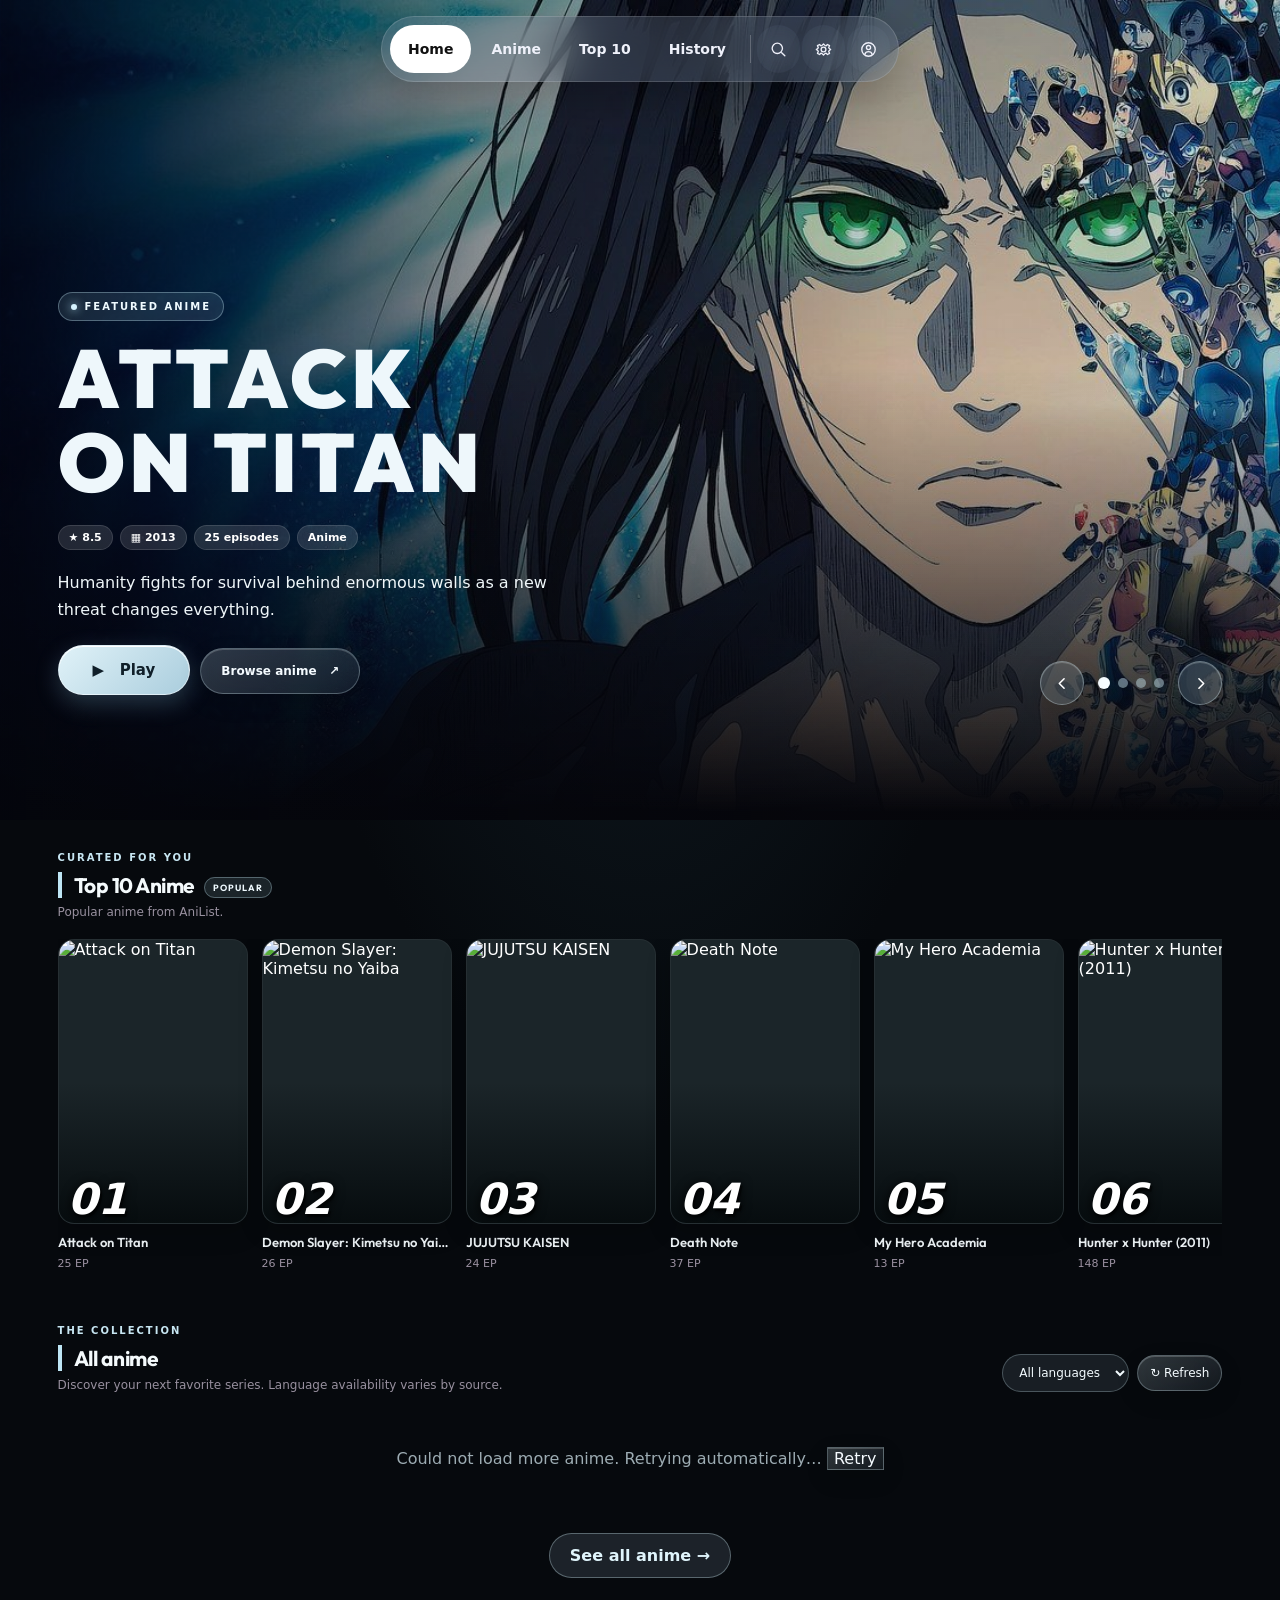
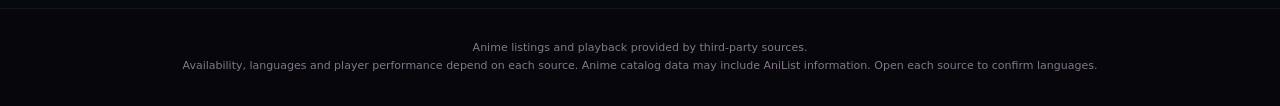
==== commit 6413872b: "Add files via upload" ====
--- a/index.html
+++ b/index.html
@@ -1,5 +1,5 @@
 <!doctype html><html lang="en"><head><meta charset="utf-8"><meta name="viewport" content="width=device-width,initial-scale=1"><title>Anime</title><style>
-@import url('https://fonts.googleapis.com/css2?family=DM+Sans:wght@400;500;600;700&family=Outfit:wght@400;500;600;700;800&display=swap');*{box-sizing:border-box}body{margin:0;background:#0d0d14;color:#f6f5fb;font-family:'DM Sans',sans-serif}button,input,select{font:inherit}button{cursor:pointer}header{height:76px;border-bottom:1px solid #ffffff10;background:#101017;display:flex;align-items:center;padding:0 6%;gap:42px;position:sticky;top:0;z-index:10}.logo{font-family:Outfit;font-size:24px;font-weight:800;white-space:nowrap}.logo b{color:#f08eab}.logo span{color:#fff}.nav{display:flex;gap:28px;font-size:13px;color:#a4a2af}.nav a{color:inherit;text-decoration:none}.nav a:first-child{color:#fff}.search{margin-left:auto;display:flex;background:#1d1d27;border:1px solid #ffffff0d;border-radius:8px;padding:0 12px;align-items:center;max-width:310px;width:100%;color:#83818f}.search input{background:none;border:0;color:white;outline:0;padding:12px 8px;width:100%;font-size:13px}.pill{background:#ed91ae;color:#1a1118;border:0;border-radius:7px;padding:10px 17px;font-weight:700;font-size:12px;white-space:nowrap}.wrap{max-width:1380px;margin:auto;padding:0 6%}.hero{position:relative;overflow:hidden;margin-top:28px;height:350px;border-radius:15px;background:radial-gradient(ellipse at 83% 48%,#733b59 0%,#2d1e31 34%,#17141e 70%);display:flex;align-items:center;padding:50px}.hero:after{content:'アニメ';position:absolute;right:7%;font-family:sans-serif;font-weight:900;font-size:110px;transform:rotate(-8deg);color:#ffffff09}.eyebrow{font-size:11px;color:#f0a1bd;letter-spacing:2.6px;font-weight:800;text-transform:uppercase}.hero h1{font-family:Outfit;font-size:48px;line-height:1.06;letter-spacing:-1.8px;margin:16px 0 12px;max-width:600px}.hero p{color:#c6bac6;font-size:14px;line-height:1.7;max-width:480px}.hero button{margin-top:12px;padding:13px 21px}.hero-note{position:absolute;right:30px;bottom:25px;color:#ffffff88;font-size:11px;letter-spacing:1px}.intro{display:flex;justify-content:space-between;align-items:end;margin:46px 0 21px}.intro h2{font:700 25px Outfit;margin:0 0 6px}.intro p{font-size:13px;color:#8e8b99;margin:0}.controls{display:flex;gap:8px;align-items:center}.controls select,.control{border:1px solid #ffffff15;background:#1a1a24;color:#d2ced9;border-radius:7px;padding:10px 12px;font-size:12px}.grid{display:grid;grid-template-columns:repeat(6,minmax(0,1fr));gap:23px 16px}.card{cursor:pointer;min-width:0}.poster{aspect-ratio:3/4.1;position:relative;background:#272530;border-radius:9px;overflow:hidden}.poster img{width:100%;height:100%;object-fit:cover;transition:transform .3s}.card:hover img{transform:scale(1.05)}.poster:after{content:'▶';position:absolute;inset:0;display:grid;place-items:center;background:#10101880;opacity:0;transition:.2s;font-size:30px}.card:hover .poster:after{opacity:1}.badge{position:absolute;top:9px;left:9px;background:#f09bb7;color:#21131a;border-radius:4px;padding:5px 7px;font-size:9px;font-weight:800;z-index:1}.card h3{font:600 14px Outfit;line-height:1.35;margin:10px 0 5px;overflow:hidden;text-overflow:ellipsis;white-space:nowrap}.meta{font-size:11px;color:#918e9e}.bottom{display:flex;justify-content:center;gap:10px;margin:40px 0}.notice{color:#888492;text-align:center;font-size:12px;line-height:1.7;padding:30px;border-top:1px solid #ffffff0c}#message{text-align:center;color:#aaa;padding:35px;display:none}.modal{position:fixed;inset:0;z-index:20;background:#09090deF;display:none;overflow:auto;padding:30px 6%}.modal.show{display:block}.modal-inner{max-width:1100px;margin:auto}.modalhead{display:flex;align-items:center;justify-content:space-between;gap:20px}.modal h2{font-family:Outfit}.close{background:#25232e;border:0;border-radius:8px;color:white;padding:10px 15px}.player{width:100%;aspect-ratio:16/9;background:#000;border:1px solid #333}.player iframe{width:100%;height:100%;border:0}.fallback{color:#aaa;font-size:13px;line-height:1.7}.fallback a{color:#f0a1bd}.episodes{display:flex;flex-wrap:wrap;gap:8px;margin:20px 0}.ep{border:1px solid #ffffff14;color:#ddd;background:#22212b;border-radius:7px;padding:10px 13px;font-size:12px}.ep:hover{background:#ee91af;color:#191017}@media(max-width:850px){.grid{grid-template-columns:repeat(4,1fr)}.nav{display:none}.hero h1{font-size:40px}}@media(max-width:550px){header{padding:0 5%;gap:12px}.logo{font-size:19px}.search{max-width:none}.pill.headbtn{display:none}.wrap{padding:0 5%}.hero{height:285px;padding:25px}.hero h1{font-size:33px}.hero:after{font-size:55px}.grid{grid-template-columns:repeat(2,1fr)}.intro{align-items:start;gap:15px;flex-direction:column}.controls{width:100%}}
+@import url('https://fonts.googleapis.com/css2?family=DM+Sans:wght@400;500;600;700&family=Outfit:wght@400;500;600;700;800&display=swap');*{box-sizing:border-box}body{margin:0;background:#0d0d14;color:#f6f5fb;font-family:'DM Sans',sans-serif}button,input,select{font:inherit}button{cursor:pointer}header{height:76px;border-bottom:1px solid #ffffff10;background:#101017;display:flex;align-items:center;padding:0 6%;gap:42px;position:sticky;top:0;z-index:10}.logo{font-family:Outfit;font-size:24px;font-weight:800;white-space:nowrap}.logo b{color:#9acee4}.logo span{color:#fff}.nav{display:flex;gap:28px;font-size:13px;color:#a4a2af}.nav a{color:inherit;text-decoration:none}.nav a:first-child{color:#fff}.search{margin-left:auto;display:flex;background:#1d1d27;border:1px solid #ffffff0d;border-radius:8px;padding:0 12px;align-items:center;max-width:310px;width:100%;color:#83818f}.search input{background:none;border:0;color:white;outline:0;padding:12px 8px;width:100%;font-size:13px}.pill{background:#9acee4;color:#11171a;border:0;border-radius:7px;padding:10px 17px;font-weight:700;font-size:12px;white-space:nowrap}.wrap{max-width:1380px;margin:auto;padding:0 6%}.hero{position:relative;overflow:hidden;margin-top:28px;height:350px;border-radius:15px;background:radial-gradient(ellipse at 83% 48%,#3b6273 0%,#1e2b31 34%,#141b1e 70%);display:flex;align-items:center;padding:50px}.hero:after{content:'アニメ';position:absolute;right:7%;font-family:sans-serif;font-weight:900;font-size:110px;transform:rotate(-8deg);color:#ffffff09}.eyebrow{font-size:11px;color:#a9d5e8;letter-spacing:2.6px;font-weight:800;text-transform:uppercase}.hero h1{font-family:Outfit;font-size:48px;line-height:1.06;letter-spacing:-1.8px;margin:16px 0 12px;max-width:600px}.hero p{color:#c6bac6;font-size:14px;line-height:1.7;max-width:480px}.hero button{margin-top:12px;padding:13px 21px}.hero-note{position:absolute;right:30px;bottom:25px;color:#ffffff88;font-size:11px;letter-spacing:1px}.intro{display:flex;justify-content:space-between;align-items:end;margin:46px 0 21px}.intro h2{font:700 25px Outfit;margin:0 0 6px}.intro p{font-size:13px;color:#8e8b99;margin:0}.controls{display:flex;gap:8px;align-items:center}.controls select,.control{border:1px solid #ffffff15;background:#1a1a24;color:#ced6d9;border-radius:7px;padding:10px 12px;font-size:12px}.grid{display:grid;grid-template-columns:repeat(6,minmax(0,1fr));gap:23px 16px}.card{cursor:pointer;min-width:0}.poster{aspect-ratio:3/4.1;position:relative;background:#272530;border-radius:9px;overflow:hidden}.poster img{width:100%;height:100%;object-fit:cover;transition:transform .3s}.card:hover img{transform:scale(1.05)}.poster:after{content:'▶';position:absolute;inset:0;display:grid;place-items:center;background:#10101880;opacity:0;transition:.2s;font-size:30px}.card:hover .poster:after{opacity:1}.badge{position:absolute;top:9px;left:9px;background:#a4d3e7;color:#131d21;border-radius:4px;padding:5px 7px;font-size:9px;font-weight:800;z-index:1}.card h3{font:600 14px Outfit;line-height:1.35;margin:10px 0 5px;overflow:hidden;text-overflow:ellipsis;white-space:nowrap}.meta{font-size:11px;color:#918e9e}.bottom{display:flex;justify-content:center;gap:10px;margin:40px 0}.notice{color:#888492;text-align:center;font-size:12px;line-height:1.7;padding:30px;border-top:1px solid #ffffff0c}#message{text-align:center;color:#aaa;padding:35px;display:none}.modal{position:fixed;inset:0;z-index:20;background:#09090deF;display:none;overflow:auto;padding:30px 6%}.modal.show{display:block}.modal-inner{max-width:1100px;margin:auto}.modalhead{display:flex;align-items:center;justify-content:space-between;gap:20px}.modal h2{font-family:Outfit}.close{background:#25232e;border:0;border-radius:8px;color:white;padding:10px 15px}.player{width:100%;aspect-ratio:16/9;background:#000;border:1px solid #333}.player iframe{width:100%;height:100%;border:0}.fallback{color:#aaa;font-size:13px;line-height:1.7}.fallback a{color:#a9d5e8}.episodes{display:flex;flex-wrap:wrap;gap:8px;margin:20px 0}.ep{border:1px solid #ffffff14;color:#ddd;background:#22212b;border-radius:7px;padding:10px 13px;font-size:12px}.ep:hover{background:#9bcee4;color:#101619}@media(max-width:850px){.grid{grid-template-columns:repeat(4,1fr)}.nav{display:none}.hero h1{font-size:40px}}@media(max-width:550px){header{padding:0 5%;gap:12px}.logo{font-size:19px}.search{max-width:none}.pill.headbtn{display:none}.wrap{padding:0 5%}.hero{height:285px;padding:25px}.hero h1{font-size:33px}.hero:after{font-size:55px}.grid{grid-template-columns:repeat(2,1fr)}.intro{align-items:start;gap:15px;flex-direction:column}.controls{width:100%}}
 
 /* AnimeWave-inspired charcoal and crimson theme */
 body{background:#0c0c0d;color:#fff}header{position:relative;background:#111214;height:86px;border-bottom:1px solid #242426;padding:0 4%;gap:28px}.logo{order:2;font-size:25px;font-style:italic;letter-spacing:-1px}.logo b{color:#e51525}.nav{order:1;margin-left:14px}.nav a:first-child{color:#e51525}.search{order:0;margin:0;max-width:240px;border-radius:30px;background:#202124}.headbtn{order:3;margin-left:auto}.pill{background:#b40817;color:white;border-radius:7px;text-transform:uppercase;letter-spacing:.6px}.wrap{max-width:1600px;padding:0 4%}.hero{margin-top:24px;height:520px;border-radius:20px;background:linear-gradient(90deg,rgba(9,9,10,.97) 0%,rgba(9,9,10,.78) 36%,rgba(9,9,10,.06) 100%),url('/black-torch.webp') center 43%/cover;display:flex;padding:55px}.hero:after{display:none}.hero h1{font-size:55px;max-width:560px;line-height:1.05}.hero h1 span{color:white!important}.hero p{color:#ddd}.eyebrow{color:#f23d4b}.hero .eyebrow{color:white;display:inline-block;background:#ffffff25;backdrop-filter:blur(5px);border-radius:30px;padding:8px 14px;letter-spacing:1px}.hero-note{color:#ddd}.intro h2{font-size:28px}.intro h2:before{content:' ';display:inline-block;background:#b40817;width:5px;height:25px;border-radius:5px;margin-right:12px;vertical-align:-3px}.controls select,.control{background:#202123;border-color:#343436}.poster{border-radius:14px;aspect-ratio:3/4}.badge{background:#b40817;color:white}.card h3{font-size:15px}.card:hover h3{color:#f43b48}.ep:hover{background:#b40817;color:white}.notice{background:#101012}.hero-layout{display:grid;grid-template-columns:1fr 300px;gap:18px}.trailers{margin-top:24px;padding:23px;border-radius:20px;background:#252526}.trailers h2{font:700 19px Outfit;margin:0 0 6px}.trailers p{font-size:12px;color:#aaa;margin:0 0 19px}.trail-item{display:flex;gap:12px;align-items:center;padding:10px 0;border-bottom:1px solid #ffffff13;cursor:pointer}.trail-item img{width:66px;height:72px;object-fit:cover;border-radius:9px}.trail-item strong{font:600 13px Outfit;display:block;line-height:1.35}.trail-item small{display:block;color:#aaa;margin-top:7px;font-size:11px}.trail-item:hover strong{color:#f24350}@media(max-width:950px){.hero-layout{grid-template-columns:1fr}.trailers{display:none}.hero{height:440px}.nav{display:none}.logo{order:0}.search{order:1;margin-left:auto}.headbtn{order:2;margin-left:0}}@media(max-width:550px){header{height:68px}.hero{height:390px;padding:25px;background-position:60% center}.hero h1{font-size:38px}.hero p{max-width:260px}.hero-note{display:none}}
@@ -8,23 +8,23 @@
 body{background:#09090b;font-family:'DM Sans',sans-serif}header{height:82px;position:absolute;top:0;left:0;right:0;z-index:10;background:transparent;border:0;padding:0 5%;gap:20px}.logo{order:0;font-style:normal;font-family:Outfit;font-size:24px;letter-spacing:-1px;text-transform:lowercase;margin-right:auto}.logo b{color:#fff}.logo span{color:white}.nav{order:1;margin:0;display:flex;gap:0;align-items:center;padding:5px;border-radius:999px;background:#ffffff12;border:1px solid #ffffff12;backdrop-filter:blur(24px)}.nav a{padding:10px 18px;color:#c9c9cd;font-size:13px;font-weight:700}.nav a:first-child{color:#141414;background:#fff;border-radius:999px}.search{order:2;margin-left:auto;width:215px;border-radius:999px;background:#ffffff12;border:1px solid #ffffff19;backdrop-filter:blur(16px)}.headbtn{display:none}.wrap{max-width:none;padding:0 5%}.hero-layout{display:block;margin:0 -5.56%}.hero{margin:0;border-radius:0;height:min(720px,78vh);min-height:520px;padding:120px 5% 65px;align-items:flex-end;background:linear-gradient(90deg,rgba(9,9,11,.95) 0%,rgba(9,9,11,.63) 38%,rgba(9,9,11,.08) 80%),linear-gradient(0deg,#09090b 0%,transparent 38%),url('/black-torch.webp') center center/cover}.hero h1{font-size:clamp(45px,5.5vw,76px);line-height:1;letter-spacing:-2.8px;margin:17px 0}.hero p{font-size:15px;color:#d0d0d3;line-height:1.7;max-width:470px}.hero .eyebrow{padding:0;background:none;backdrop-filter:none;color:#dfdfe2;letter-spacing:1.8px;font-size:10px}.hero .pill{background:#fff;color:#111;border-radius:999px;text-transform:none;font-size:14px;padding:14px 28px;letter-spacing:0}.hero-note{display:none}.trailers{display:none}.intro{margin:36px 0 20px;align-items:end}.intro h2{font-size:25px;letter-spacing:-.7px}.intro h2:before{display:none}.intro .eyebrow{color:#a8a8b1;font-size:10px;letter-spacing:2px}.intro p{color:#898991}.grid{grid-template-columns:repeat(7,minmax(0,1fr));gap:26px 16px}.poster{border-radius:12px;aspect-ratio:2/3}.poster:after{background:#08080c88}.badge{background:#151519dc;color:#fff;border:1px solid #ffffff22;border-radius:7px}.card h3{font-size:14px}.card:hover h3{color:white}.meta{color:#8f8f98}.controls select,.control{background:#1b1b20;border-color:#ffffff16;color:#e9e9ec;border-radius:999px}.controls button:disabled{opacity:.35;cursor:not-allowed}.bottom{margin:45px 0}.notice{background:transparent;color:#77777f}.modal{background:#09090bef}.player{border-color:#25252b}.ep:hover{background:#eee;color:#111}.featured-grid{display:grid;grid-auto-flow:column;grid-auto-columns:minmax(145px,190px);grid-template-columns:none;overflow-x:auto;padding-bottom:10px;scrollbar-color:#555 transparent}.featured-grid .card{min-width:0}#featuredSection .intro{margin-top:5px}.featured-grid .poster{aspect-ratio:2/3}.poster.no-image{background:linear-gradient(145deg,#292932,#121216)}.poster.no-image:before{color:#babac3}.close{border-radius:999px}@media(max-width:950px){.nav{display:flex}.grid{grid-template-columns:repeat(5,minmax(0,1fr))}.featured-grid{grid-template-columns:none}.hero{min-height:500px}.logo{font-size:21px}.nav a{padding:9px 12px}.search{width:180px}}@media(max-width:600px){header{height:72px;padding:0 5%;gap:8px}.logo{font-size:20px}.nav{position:fixed;bottom:14px;left:50%;transform:translateX(-50%);top:auto;z-index:25;background:#25252be8;box-shadow:0 6px 30px #0009}.nav a{font-size:12px;padding:10px 13px;white-space:nowrap}.search{width:165px}.wrap{padding:0 5%}.hero-layout{margin:0 -5.56%}.hero{height:600px;min-height:0;padding:105px 5% 45px;background-position:60% center}.hero h1{font-size:46px}.hero p{max-width:320px}.grid{grid-template-columns:repeat(2,minmax(0,1fr));gap:22px 12px}.featured-grid{grid-template-columns:none;grid-auto-columns:145px;gap:12px}.intro{flex-direction:column;align-items:start;gap:14px}.notice{padding-bottom:100px}.modal{z-index:30}}
 .search{position:relative}.suggestions{display:none;position:absolute;top:calc(100% + 10px);right:0;width:min(390px,90vw);max-height:420px;overflow:auto;border:1px solid #ffffff20;border-radius:14px;background:#19191e;box-shadow:0 16px 45px #000b;padding:7px;z-index:40}.suggestions.show{display:block}.suggestion{width:100%;display:flex;align-items:center;text-align:left;gap:10px;color:white;background:transparent;border:0;border-radius:8px;padding:7px;font-size:13px}.suggestion:hover,.suggestion:focus{background:#ffffff12}.suggestion img,.suggestion .no-cover{width:34px;height:46px;object-fit:cover;border-radius:5px;flex:none;background:#37343a}.suggestion small{display:block;color:#9d9da5;font-size:11px;margin-top:3px}.suggestion-status{padding:12px;color:#aaa;font-size:12px}.archive-status{color:#aaa;font-size:12px;margin:0 0 18px}@media(max-width:600px){.controls{flex-wrap:wrap}.controls select{max-width:100%}}
 /* Premium visual refresh: original site logic and account hooks remain intact. */
-:root{color-scheme:dark;--violet:#bd91ff;--bg:#0b0910;--text:#f5f2fa}html{scroll-behavior:smooth}body{background:radial-gradient(ellipse at 50% -15%,#271938 0%,#0b0910 46%);color:var(--text);font-family:system-ui,-apple-system,sans-serif}header{height:78px;padding:0 4.4%;gap:36px;background:rgba(12,10,16,.82);border-bottom:1px solid #ffffff0c;backdrop-filter:blur(24px);position:sticky;top:0;z-index:20}.logo{display:inline-flex;align-items:center;gap:10px;text-decoration:none;color:#fff;letter-spacing:1.3px;font-size:14px;font-weight:900;white-space:nowrap}.logo img{width:35px;height:35px;border-radius:11px;object-fit:cover;border:1px solid #ffffff29}.logo .logo-accent{color:#caa3ff}.nav{gap:28px;color:#aaa0b4;font-size:13px;font-weight:600}.nav a:first-child{color:#eee}.nav a:hover{color:#d8baff}.search{position:relative;margin-left:auto;background:#ffffff0a;border:1px solid #ffffff12;border-radius:12px;height:42px;padding:0 12px;max-width:260px;color:#a79dab}.search input{font-size:12px}.pill{border:0;border-radius:11px;background:#bd91ff!important;color:#160d22!important;padding:12px 18px;font-size:12px;font-weight:800;box-shadow:0 7px 25px #8e55dd29;transition:transform .2s,background .2s}.pill:hover{transform:translateY(-2px);background:#d1b3ff!important}.wrap{max-width:1500px;padding:0 4.4%;margin:auto}.hero-layout{display:grid;grid-template-columns:minmax(0,1fr) 290px;gap:18px;align-items:stretch;margin:26px 0 0}.hero{margin:0;height:470px;border:1px solid #ffffff14;border-radius:22px;overflow:hidden;display:flex;align-items:flex-end;padding:40px;background:linear-gradient(90deg,rgba(12,8,18,.98) 2%,rgba(12,8,18,.86) 34%,rgba(12,8,18,.10) 100%),linear-gradient(0deg,#0d0911 0%,transparent 62%),url('/black-torch.webp') center 38%/cover}.hero:after{display:none}.hero>div:first-child{max-width:550px}.hero .eyebrow{font-size:10px;color:#e7d5ff;letter-spacing:2px;font-weight:800;background:#1d142bbb;border:1px solid #c696ff50;border-radius:999px;padding:8px 12px;display:inline-flex;align-items:center;gap:8px}.live-dot{height:6px;width:6px;background:#c79dff;border-radius:50%;box-shadow:0 0 10px #c29bff}.hero h1{font-size:clamp(46px,5vw,72px);font-weight:850;letter-spacing:-3px;line-height:1;margin:16px 0 12px;color:white}.hero h1 em{font-style:normal;color:#caa3ff}.hero p{font-size:14px;line-height:1.7;color:#d3cbd7;max-width:420px;margin:0 0 18px}.hero button{margin:0}.hero-explore{display:inline-flex;align-items:center;gap:18px;color:#e6ddec;text-decoration:none;margin-left:19px;font-size:12px;font-weight:700}.hero-explore span{font-size:16px;color:#c9a5ff}.hero-note{right:27px;bottom:22px;font-size:9px;color:#ffffff8a;letter-spacing:1.8px}.trailers{height:auto;margin:0;border-radius:22px;background:linear-gradient(155deg,#211a2b,#151119);border:1px solid #ffffff12;padding:23px 20px;overflow:hidden}.section-kicker{font-size:9px;letter-spacing:1.8px;color:#bd92f8;font-weight:800;margin:2px 0 9px}.trailers h2{font-size:19px;margin:0;letter-spacing:-.5px}.trailers h2 span{float:right;color:#bda1db}.trailers>p{font-size:11px;color:#a49aaa;margin:6px 0 14px}.trail-item{display:flex;align-items:center;gap:12px;padding:11px 0;border-top:1px solid #ffffff0c;border-bottom:0;cursor:pointer}.trail-item img{width:42px;height:56px;border-radius:7px;object-fit:cover}.trail-item strong{font-size:12px;line-height:1.35;color:#f4eff8}.trail-item small{display:block;color:#b6a0ca;font-size:10px;margin-top:6px}.intro{margin:52px 0 20px;gap:18px}.eyebrow{font-size:9px;color:#b992ee;letter-spacing:2.2px;font-weight:800}.intro h2{font-size:27px;letter-spacing:-1px;color:#f8f4fc}.intro p{font-size:12px;color:#98909f;margin-top:7px}.title-dot{color:#c79bff}.grid{display:grid;grid-template-columns:repeat(6,minmax(0,1fr));gap:24px 15px}.card{min-width:0;cursor:pointer}.poster{aspect-ratio:2/3;border-radius:13px;overflow:hidden;background:#211b29;box-shadow:0 8px 25px #0003;border:1px solid #ffffff0c}.poster img{object-fit:cover;transition:transform .3s}.card:hover .poster img{transform:scale(1.06)}.poster:after{background:#170d24a1}.badge{background:#d3b3ff;color:#261438;border-radius:6px;font-size:9px}.card h3{margin-top:10px;font-size:13px;color:#f2edf6}.meta{color:#9b91a1;font-size:11px}.controls select,.control{background:#1a1520;border:1px solid #ffffff19;border-radius:10px;color:#ddd3e7;font-size:12px}.control:hover{border-color:#b78af9;color:#fff}.bottom{gap:8px}.notice{border-top:1px solid #ffffff10;color:#837888;font-size:11px;padding:30px 7%;line-height:1.7}.suggestions{background:#1b1522;border-color:#a37bc43b}.archive-status{color:#a69bac}#message{color:#aa9db3}.kg-primary{background:#bd91ff!important;color:#1a1025!important}.kg-tab.active{border-bottom-color:#bd91ff!important}.kg-dialog{background:#17121d!important;border-color:#ffffff1a!important}.kg-avatar-option.selected{border-color:#bd91ff!important}
+:root{color-scheme:dark;--violet:#a8d5e8;--bg:#090e10;--text:#f2f8fa}html{scroll-behavior:smooth}body{background:radial-gradient(ellipse at 50% -15%,#192f38 0%,#090e10 46%);color:var(--text);font-family:system-ui,-apple-system,sans-serif}header{height:78px;padding:0 4.4%;gap:36px;background:rgba(10, 14, 16,.82);border-bottom:1px solid #ffffff0c;backdrop-filter:blur(24px);position:sticky;top:0;z-index:20}.logo{display:inline-flex;align-items:center;gap:10px;text-decoration:none;color:#fff;letter-spacing:1.3px;font-size:14px;font-weight:900;white-space:nowrap}.logo img{width:35px;height:35px;border-radius:11px;object-fit:cover;border:1px solid #ffffff29}.logo .logo-accent{color:#b6dcec}.nav{gap:28px;color:#a0aeb4;font-size:13px;font-weight:600}.nav a:first-child{color:#eee}.nav a:hover{color:#c8e5f1}.search{position:relative;margin-left:auto;background:#ffffff0a;border:1px solid #ffffff12;border-radius:12px;height:42px;padding:0 12px;max-width:260px;color:#a79dab}.search input{font-size:12px}.pill{border:0;border-radius:11px;background:#a8d5e8!important;color:#0d1c22!important;padding:12px 18px;font-size:12px;font-weight:800;box-shadow:0 7px 25px #5eb1d429;transition:transform .2s,background .2s}.pill:hover{transform:translateY(-2px);background:#c3e2ef!important}.wrap{max-width:1500px;padding:0 4.4%;margin:auto}.hero-layout{display:grid;grid-template-columns:minmax(0,1fr) 290px;gap:18px;align-items:stretch;margin:26px 0 0}.hero{margin:0;height:470px;border:1px solid #ffffff14;border-radius:22px;overflow:hidden;display:flex;align-items:flex-end;padding:40px;background:linear-gradient(90deg,rgba(8, 15, 18,.98) 2%,rgba(8, 15, 18,.86) 34%,rgba(8, 15, 18,.10) 100%),linear-gradient(0deg,#090f11 0%,transparent 62%),url('/black-torch.webp') center 38%/cover}.hero:after{display:none}.hero>div:first-child{max-width:550px}.hero .eyebrow{font-size:10px;color:#deeff6;letter-spacing:2px;font-weight:800;background:#14242bbb;border:1px solid #acd7e950;border-radius:999px;padding:8px 12px;display:inline-flex;align-items:center;gap:8px}.live-dot{height:6px;width:6px;background:#b2d9ea;border-radius:50%;box-shadow:0 0 10px #b0d9ea}.hero h1{font-size:clamp(46px,5vw,72px);font-weight:850;letter-spacing:-3px;line-height:1;margin:16px 0 12px;color:white}.hero h1 em{font-style:normal;color:#b6dcec}.hero p{font-size:14px;line-height:1.7;color:#cbd3d7;max-width:420px;margin:0 0 18px}.hero button{margin:0}.hero-explore{display:inline-flex;align-items:center;gap:18px;color:#dde8ec;text-decoration:none;margin-left:19px;font-size:12px;font-weight:700}.hero-explore span{font-size:16px;color:#b8dcec}.hero-note{right:27px;bottom:22px;font-size:9px;color:#ffffff8a;letter-spacing:1.8px}.trailers{height:auto;margin:0;border-radius:22px;background:linear-gradient(155deg,#1a262b,#111719);border:1px solid #ffffff12;padding:23px 20px;overflow:hidden}.section-kicker{font-size:9px;letter-spacing:1.8px;color:#a3d2e7;font-weight:800;margin:2px 0 9px}.trailers h2{font-size:19px;margin:0;letter-spacing:-.5px}.trailers h2 span{float:right;color:#a1cadb}.trailers>p{font-size:11px;color:#a49aaa;margin:6px 0 14px}.trail-item{display:flex;align-items:center;gap:12px;padding:11px 0;border-top:1px solid #ffffff0c;border-bottom:0;cursor:pointer}.trail-item img{width:42px;height:56px;border-radius:7px;object-fit:cover}.trail-item strong{font-size:12px;line-height:1.35;color:#eff5f8}.trail-item small{display:block;color:#a0bdca;font-size:10px;margin-top:6px}.intro{margin:52px 0 20px;gap:18px}.eyebrow{font-size:9px;color:#9bcfe5;letter-spacing:2.2px;font-weight:800}.intro h2{font-size:27px;letter-spacing:-1px;color:#f4fafc}.intro p{font-size:12px;color:#98909f;margin-top:7px}.title-dot{color:#b0d9ea}.grid{display:grid;grid-template-columns:repeat(6,minmax(0,1fr));gap:24px 15px}.card{min-width:0;cursor:pointer}.poster{aspect-ratio:2/3;border-radius:13px;overflow:hidden;background:#1b2529;box-shadow:0 8px 25px #0003;border:1px solid #ffffff0c}.poster img{object-fit:cover;transition:transform .3s}.card:hover .poster img{transform:scale(1.06)}.poster:after{background:#0d1d24a1}.badge{background:#c3e2ef;color:#142d38;border-radius:6px;font-size:9px}.card h3{margin-top:10px;font-size:13px;color:#edf3f6}.meta{color:#9b91a1;font-size:11px}.controls select,.control{background:#151d20;border:1px solid #ffffff19;border-radius:10px;color:#d3e1e7;font-size:12px}.control:hover{border-color:#9ed0e5;color:#fff}.bottom{gap:8px}.notice{border-top:1px solid #ffffff10;color:#837888;font-size:11px;padding:30px 7%;line-height:1.7}.suggestions{background:#151e22;border-color:#7baec43b}.archive-status{color:#a69bac}#message{color:#9dacb3}.kg-primary{background:#a8d5e8!important;color:#101f25!important}.kg-tab.active{border-bottom-color:#a8d5e8!important}.kg-dialog{background:#121a1d!important;border-color:#ffffff1a!important}.kg-avatar-option.selected{border-color:#a8d5e8!important}
 @media(max-width:1050px){.hero-layout{grid-template-columns:1fr 245px}.grid{grid-template-columns:repeat(4,minmax(0,1fr))}.hero{height:420px}.trailers{display:block}}
-@media(max-width:750px){header{height:68px;padding:0 4%;gap:8px}.nav{display:none}.headbtn{display:none!important}.logo{font-size:12px;gap:7px}.logo img{width:33px;height:33px}.search{max-width:210px;width:auto;min-width:0;flex:1;margin-left:auto;height:39px}.search input{min-width:0;padding:9px 5px}.wrap{padding:0 4%}.hero-layout{display:block;margin:16px 0 0}.hero{height:385px;padding:24px;border-radius:18px;background:linear-gradient(90deg,rgba(12,8,18,.92),rgba(12,8,18,.28)),linear-gradient(0deg,#100b15 0%,transparent 65%),url('/black-torch.webp') 58% center/cover}.hero h1{font-size:49px}.hero p{font-size:12px;max-width:320px}.hero-note{display:none}.trailers{display:none}.intro{margin:36px 0 16px;align-items:start;flex-direction:column}.intro h2{font-size:24px}.controls{width:100%;flex-wrap:wrap}.controls select{flex:1;min-width:115px}.grid{grid-template-columns:repeat(3,minmax(0,1fr));gap:17px 9px}.poster{border-radius:10px}.card h3{font-size:12px}.bottom{flex-wrap:wrap}.notice{padding-bottom:35px}}
+@media(max-width:750px){header{height:68px;padding:0 4%;gap:8px}.nav{display:none}.headbtn{display:none!important}.logo{font-size:12px;gap:7px}.logo img{width:33px;height:33px}.search{max-width:210px;width:auto;min-width:0;flex:1;margin-left:auto;height:39px}.search input{min-width:0;padding:9px 5px}.wrap{padding:0 4%}.hero-layout{display:block;margin:16px 0 0}.hero{height:385px;padding:24px;border-radius:18px;background:linear-gradient(90deg,rgba(8, 15, 18,.92),rgba(8, 15, 18,.28)),linear-gradient(0deg,#0b1215 0%,transparent 65%),url('/black-torch.webp') 58% center/cover}.hero h1{font-size:49px}.hero p{font-size:12px;max-width:320px}.hero-note{display:none}.trailers{display:none}.intro{margin:36px 0 16px;align-items:start;flex-direction:column}.intro h2{font-size:24px}.controls{width:100%;flex-wrap:wrap}.controls select{flex:1;min-width:115px}.grid{grid-template-columns:repeat(3,minmax(0,1fr));gap:17px 9px}.poster{border-radius:10px}.card h3{font-size:12px}.bottom{flex-wrap:wrap}.notice{padding-bottom:35px}}
 
-@media(min-width:751px){.trailers{display:block}.hero{min-height:0}.nav a:first-child{background:#bd91ff!important;color:#1a1125!important}}
+@media(min-width:751px){.trailers{display:block}.hero{min-height:0}.nav a:first-child{background:#a8d5e8!important;color:#111f25!important}}
 .featured-grid{display:grid;grid-template-columns:none!important;grid-auto-flow:column;grid-auto-columns:clamp(135px,13vw,190px);overflow-x:auto;scrollbar-width:none}.featured-grid::-webkit-scrollbar{display:none}#featuredSection .intro{margin-top:52px}
 @media(max-width:750px){.trailers{display:none}.hero{min-height:0}.featured-grid{grid-auto-columns:145px}}
 
 /* Cinezo-inspired cinematic home: floating navigation, full-bleed feature, poster rails. */
-body{background:#06060b;color:#fff}header{height:0;position:relative;z-index:30;padding:0;border:0;background:transparent;backdrop-filter:none}.logo{position:absolute;left:4%;top:24px;z-index:32}.search{position:absolute;right:110px;top:21px;z-index:32;width:220px;background:#ffffff14;backdrop-filter:blur(16px);border:1px solid #ffffff24}.kg-account-button{position:absolute;right:4%;top:20px;z-index:32}.nav{display:flex;position:fixed;top:16px;left:50%;transform:translateX(-50%);gap:4px;padding:6px;background:#fff2;border:1px solid #ffffff24;border-radius:100px;box-shadow:0 10px 50px #0002;backdrop-filter:blur(24px);color:#f5f2f9;z-index:30}.nav a{padding:12px 20px;border-radius:99px;font-size:13px;color:#eee;text-decoration:none}.nav a:first-child{background:#fff!important;color:#111!important}.nav a:hover{background:#ffffff18}.headbtn{display:none!important}.wrap{max-width:none;padding:0 4.5%;overflow:hidden}.hero-layout{display:block;margin:0 -4.95%}.trailers{display:none!important}.hero{position:relative;height:min(820px,92vh);min-height:660px;border:0;border-radius:0;padding:180px max(4.5%,40px) 125px;align-items:flex-end;background:linear-gradient(90deg,rgba(4,5,11,.78),rgba(4,5,11,.20) 65%),linear-gradient(0deg,#06060b 1%,transparent 48%),url('/black-torch.webp') center 38%/cover}.hero h1{font-weight:900;font-size:clamp(56px,7vw,100px);line-height:.88;letter-spacing:6px;margin:15px 0 22px;color:#f2eaff}.hero h1 em{color:#c6a1ff}.hero>div:first-child{max-width:530px}.hero p{font-size:16px;color:#f4f0fa;max-width:520px;line-height:1.65;margin-bottom:22px}.hero .eyebrow{background:#ffffff1b;border-color:#ffffff24;color:#f8efff}.hero .pill{border-radius:100px!important;padding:15px 34px;background:linear-gradient(120deg,#b48dff,#6824d5)!important;color:#fff!important;font-size:15px;box-shadow:0 12px 28px #803de658}.hero-explore{border-radius:99px;background:#ffffff18;border:1px solid #ffffff20;padding:15px 20px;margin-left:10px;color:#fff;backdrop-filter:blur(12px)}.hero-note{display:none}#featuredSection{position:relative;margin-top:-20px}.intro{margin:45px 0 20px}.intro h2{font-size:21px;letter-spacing:-.5px;border-left:4px solid #a56bff;padding-left:12px}.intro p{font-size:12px}.cine-live{font-size:9px;color:#ddd1ff;padding:4px 8px;letter-spacing:1px;border-radius:30px;border:1px solid #a67ffb69;background:#5d319c44;vertical-align:middle;margin-left:6px}.featured-grid{grid-auto-columns:190px;gap:14px}.poster{border-radius:16px}.card h3{font-size:13px}.controls select,.control{border-radius:99px;background:#fff1;border-color:#fff2}.notice{background:#06060b}
+body{background:#06060b;color:#fff}header{height:0;position:relative;z-index:30;padding:0;border:0;background:transparent;backdrop-filter:none}.logo{position:absolute;left:4%;top:24px;z-index:32}.search{position:absolute;right:110px;top:21px;z-index:32;width:220px;background:#ffffff14;backdrop-filter:blur(16px);border:1px solid #ffffff24}.kg-account-button{position:absolute;right:4%;top:20px;z-index:32}.nav{display:flex;position:fixed;top:16px;left:50%;transform:translateX(-50%);gap:4px;padding:6px;background:#fff2;border:1px solid #ffffff24;border-radius:100px;box-shadow:0 10px 50px #0002;backdrop-filter:blur(24px);color:#f2f7f9;z-index:30}.nav a{padding:12px 20px;border-radius:99px;font-size:13px;color:#eee;text-decoration:none}.nav a:first-child{background:#fff!important;color:#111!important}.nav a:hover{background:#ffffff18}.headbtn{display:none!important}.wrap{max-width:none;padding:0 4.5%;overflow:hidden}.hero-layout{display:block;margin:0 -4.95%}.trailers{display:none!important}.hero{position:relative;height:min(820px,92vh);min-height:660px;border:0;border-radius:0;padding:180px max(4.5%,40px) 125px;align-items:flex-end;background:linear-gradient(90deg,rgba(4,5,11,.78),rgba(4,5,11,.20) 65%),linear-gradient(0deg,#06060b 1%,transparent 48%),url('/black-torch.webp') center 38%/cover}.hero h1{font-weight:900;font-size:clamp(56px,7vw,100px);line-height:.88;letter-spacing:6px;margin:15px 0 22px;color:#eef7fb}.hero h1 em{color:#b5dbeb}.hero>div:first-child{max-width:530px}.hero p{font-size:16px;color:#f0f7fa;max-width:520px;line-height:1.65;margin-bottom:22px}.hero .eyebrow{background:#ffffff1b;border-color:#ffffff24;color:#f2f9fc}.hero .pill{border-radius:100px!important;padding:15px 34px;background:linear-gradient(120deg,#a5d3e7,#3499c5)!important;color:#fff!important;font-size:15px;box-shadow:0 12px 28px #52abd158}.hero-explore{border-radius:99px;background:#ffffff18;border:1px solid #ffffff20;padding:15px 20px;margin-left:10px;color:#fff;backdrop-filter:blur(12px)}.hero-note{display:none}#featuredSection{position:relative;margin-top:-20px}.intro{margin:45px 0 20px}.intro h2{font-size:21px;letter-spacing:-.5px;border-left:4px solid #8ac6e0;padding-left:12px}.intro p{font-size:12px}.cine-live{font-size:9px;color:#dbedf5;padding:4px 8px;letter-spacing:1px;border-radius:30px;border:1px solid #97cce369;background:#317c9c44;vertical-align:middle;margin-left:6px}.featured-grid{grid-auto-columns:190px;gap:14px}.poster{border-radius:16px}.card h3{font-size:13px}.controls select,.control{border-radius:99px;background:#fff1;border-color:#fff2}.notice{background:#06060b}
 @media(max-width:900px){.logo{left:4%;top:20px}.search{right:85px;width:150px}.hero h1{letter-spacing:4px}}
 @media(max-width:750px){header{height:0;padding:0}.logo{left:16px;top:14px}.logo>span{display:none}.logo img{width:34px;height:34px}.kg-account-button{top:13px;right:14px}.search{position:absolute;right:58px;top:14px;width:130px;max-width:130px;height:36px;display:flex}.nav{display:flex!important;position:fixed;top:58px;bottom:auto;left:50%;padding:5px;gap:0;max-width:96vw;width:max-content}.nav a{padding:9px 14px;white-space:nowrap;font-size:12px}.wrap{padding:0 4%}.hero-layout{margin:0 -4.35%}.hero{height:760px;min-height:0;max-height:88vh;padding:150px 24px 100px;text-align:center;align-items:flex-end;justify-content:center;background:linear-gradient(0deg,#06060b 1%,rgba(6,6,11,.32) 65%),linear-gradient(90deg,#08081255,#08081222),url('/black-torch.webp') 56% center/cover}.hero>div:first-child{max-width:100%}.hero .eyebrow{font-size:9px}.hero h1{font-size:clamp(49px,13vw,68px);letter-spacing:4px;margin:16px 0}.hero p{font-size:13px;max-width:330px;margin:0 auto 18px;line-height:1.55}.hero .pill{padding:13px 27px;font-size:14px}.hero-explore{padding:13px 17px;margin-left:6px}.featured-grid{grid-auto-columns:145px}.intro{margin:35px 0 17px}.intro h2{font-size:19px}.grid:not(.featured-grid){grid-template-columns:repeat(3,minmax(0,1fr))}#featuredSection .intro{margin-top:35px}.kg-account-button{order:initial}}
 
 @media(min-width:901px){header .search{right:180px}}
 
 /* Cinematic Cinezo-style presentation */
-.hero h1{max-width:600px;font-size:clamp(48px,6.4vw,92px);line-height:1.02;letter-spacing:4px;text-wrap:balance}.hero-chips{display:flex;flex-wrap:wrap;gap:7px;margin:0 0 20px}.hero-chips span{font-size:11px;font-weight:700;border-radius:99px;padding:5px 10px;background:#ffffff20;border:1px solid #ffffff1f;color:#fff}.hero-slider{position:absolute;right:4.5%;bottom:115px;display:flex;align-items:center;gap:14px}.hero-slider>button{width:43px;height:43px;border:1px solid #ffffff38;border-radius:50%;background:#ffffff18;color:white;font-size:23px;display:grid;place-items:center}.hero-slider>button:hover{background:#ffffff30}#heroDots{display:flex;align-items:center;gap:8px}.hero-dot{display:block;width:10px;height:10px;border:0;border-radius:50%;background:#ffffff66;padding:0}.hero-dot.active{background:white;width:12px;height:12px}.rank-badge{position:absolute;left:9px;bottom:2px;color:white;font-weight:900;font-size:43px;font-style:italic;line-height:1;text-shadow:0 2px 12px #000,2px 3px 1px #0008;z-index:2}.ranked-card .poster:before{content:'';position:absolute;inset:50% 0 0;background:linear-gradient(0deg,#08030ad9,transparent);z-index:1;pointer-events:none}.ranked-card .poster:after{z-index:3}.featured-grid{grid-auto-columns:190px}.nav a{white-space:nowrap}
+.hero h1{max-width:600px;font-size:clamp(48px,6.4vw,92px);line-height:1.02;letter-spacing:4px;text-wrap:balance}.hero-chips{display:flex;flex-wrap:wrap;gap:7px;margin:0 0 20px}.hero-chips span{font-size:11px;font-weight:700;border-radius:99px;padding:5px 10px;background:#ffffff20;border:1px solid #ffffff1f;color:#fff}.hero-slider{position:absolute;right:4.5%;bottom:115px;display:flex;align-items:center;gap:14px}.hero-slider>button{width:43px;height:43px;border:1px solid #ffffff38;border-radius:50%;background:#ffffff18;color:white;font-size:23px;display:grid;place-items:center}.hero-slider>button:hover{background:#ffffff30}#heroDots{display:flex;align-items:center;gap:8px}.hero-dot{display:block;width:10px;height:10px;border:0;border-radius:50%;background:#ffffff66;padding:0}.hero-dot.active{background:white;width:12px;height:12px}.rank-badge{position:absolute;left:9px;bottom:2px;color:white;font-weight:900;font-size:43px;font-style:italic;line-height:1;text-shadow:0 2px 12px #000,2px 3px 1px #0008;z-index:2}.ranked-card .poster:before{content:'';position:absolute;inset:50% 0 0;background:linear-gradient(0deg,#03080ad9,transparent);z-index:1;pointer-events:none}.ranked-card .poster:after{z-index:3}.featured-grid{grid-auto-columns:190px}.nav a{white-space:nowrap}
 @media(max-width:750px){.hero h1{font-size:clamp(42px,12vw,60px);letter-spacing:3px;line-height:1}.hero-content{text-align:center}.hero-chips{justify-content:center;margin-bottom:14px}.hero-slider{bottom:32px;left:0;right:0;justify-content:center}.hero-slider>button{width:36px;height:36px;font-size:20px}.hero p{margin-bottom:15px}.nav a{padding:9px 10px;font-size:11px}.featured-grid{grid-auto-columns:145px}.rank-badge{font-size:36px}}
 
 #heroDots .hero-dot{width:10px!important;height:10px!important;padding:0!important;margin:0!important;min-width:0!important;border-radius:50%!important;box-shadow:none!important}#heroDots .hero-dot.active{width:12px!important;height:12px!important}
@@ -38,8 +38,8 @@
 @media(max-width:375px){#cineNav a,#cineNav .nav-text{padding:0 7px}#cineNav .nav-icon{width:29px}}
 
 /* Page-level navigation and five-row home catalog. */
-.view-anime .hero-layout,.view-anime #featuredSection,.view-top10 .hero-layout,.view-top10 #catalog{display:none!important}.view-anime #catalog,.view-top10 #featuredSection{padding-top:115px;min-height:65vh}.view-anime #catalog .intro,.view-top10 #featuredSection .intro{margin-top:0}.view-top10 #featuredGrid{grid-auto-flow:row;grid-template-columns:repeat(auto-fill,minmax(145px,1fr))!important;grid-auto-columns:auto;overflow:visible}.view-home #grid .card[hidden]{display:none!important}.view-home .bottom,.view-anime .bottom{display:none}.see-all-anime{display:none;color:#dbc4ff;text-decoration:none;font-weight:700;border:1px solid #ffffff29;border-radius:99px;padding:12px 20px;max-width:max-content;margin:28px auto;background:#ffffff0d}.view-home .see-all-anime{display:block}#infiniteSentinel{height:2px}.view-account main,.view-history main,.view-settings main,.view-account .notice,.view-history .notice,.view-settings .notice{display:none!important}
-body:is(.view-account,.view-history,.view-settings) .kg-overlay{position:static!important;display:block!important;inset:auto!important;min-height:100vh;background:#0b0911!important;padding:105px 5% 45px!important}body:is(.view-account,.view-history,.view-settings) .kg-dialog{width:min(900px,100%)!important;max-height:none!important;min-height:calc(100vh - 150px);margin:0 auto;border:1px solid #ffffff18!important;border-radius:22px!important;padding:28px!important;background:#17121f!important;box-shadow:none!important;overflow:visible!important}body:is(.view-account,.view-history,.view-settings) .kg-tabs{position:static;display:flex}.view-top10 #featuredSection .intro{padding-top:0}
+.view-anime .hero-layout,.view-anime #featuredSection,.view-top10 .hero-layout,.view-top10 #catalog{display:none!important}.view-anime #catalog,.view-top10 #featuredSection{padding-top:115px;min-height:65vh}.view-anime #catalog .intro,.view-top10 #featuredSection .intro{margin-top:0}.view-top10 #featuredGrid{grid-auto-flow:row;grid-template-columns:repeat(auto-fill,minmax(145px,1fr))!important;grid-auto-columns:auto;overflow:visible}.view-home #grid .card[hidden]{display:none!important}.view-home .bottom,.view-anime .bottom{display:none}.see-all-anime{display:none;color:#d0e8f3;text-decoration:none;font-weight:700;border:1px solid #ffffff29;border-radius:99px;padding:12px 20px;max-width:max-content;margin:28px auto;background:#ffffff0d}.view-home .see-all-anime{display:block}#infiniteSentinel{height:2px}.view-account main,.view-history main,.view-settings main,.view-account .notice,.view-history .notice,.view-settings .notice{display:none!important}
+body:is(.view-account,.view-history,.view-settings) .kg-overlay{position:static!important;display:block!important;inset:auto!important;min-height:100vh;background:#090f11!important;padding:105px 5% 45px!important}body:is(.view-account,.view-history,.view-settings) .kg-dialog{width:min(900px,100%)!important;max-height:none!important;min-height:calc(100vh - 150px);margin:0 auto;border:1px solid #ffffff18!important;border-radius:22px!important;padding:28px!important;background:#121b1f!important;box-shadow:none!important;overflow:visible!important}body:is(.view-account,.view-history,.view-settings) .kg-tabs{position:static;display:flex}.view-top10 #featuredSection .intro{padding-top:0}
 @media(max-width:750px){.view-anime #catalog,.view-top10 #featuredSection{padding-top:85px}.view-top10 #featuredGrid{grid-template-columns:repeat(3,minmax(0,1fr))!important;gap:15px 9px}body:is(.view-account,.view-history,.view-settings) .kg-overlay{padding:85px 4% 20px!important}body:is(.view-account,.view-history,.view-settings) .kg-dialog{padding:20px!important;min-height:calc(100vh - 105px)}}
 
 @media(max-width:750px){#cineNav .nav-profile{display:inline-flex!important}}
@@ -64,7 +64,7 @@
 @media(max-width:370px){#cineNav a,#cineNav .nav-text{padding:0 7px!important;font-size:11px!important}#cineNav .nav-icon{width:31px!important}}
 </style><style>@media(max-width:335px){#cineNav{padding:5px!important}#cineNav a,#cineNav .nav-text{padding:0 5px!important;font-size:10px!important}#cineNav .nav-icon{width:27px!important}#cineNav .nav-divider{margin:0 1px!important}}</style></head><body><script>window.KAGE_VIEW=new URLSearchParams(location.search).get('view')||'home';if(!['home','anime','top10','account','history','settings'].includes(KAGE_VIEW))KAGE_VIEW='home';document.body.classList.add('view-'+KAGE_VIEW);</script><header><nav class="nav" id="cineNav" aria-label="Main navigation"><a class="nav-selected" data-view="home" href="/">Home</a><a data-view="anime" href="/?view=anime">Anime</a><a data-view="top10" href="/?view=top10">Top 10</a><a data-view="history" href="/?view=history">History</a><span class="nav-divider" aria-hidden="true"></span><button id="navSearch" type="button" class="nav-icon" aria-label="Search" aria-expanded="false"><svg viewBox="0 0 24 24" aria-hidden="true"><circle cx="10.5" cy="10.5" r="6.5"></circle><path d="m16 16 4 4"></path></svg></button><button type="button" class="nav-icon" aria-label="Settings" onclick="location.href='/?view=settings'"><svg viewBox="0 0 24 24" aria-hidden="true"><circle cx="12" cy="12" r="3"></circle><path d="M19 13.5 21 12l-2-1.5-.4-1 1-2.3-2.7-1.5-1.6 1.7-1.1-.3L12 5 9.8 7.1l-1.1.3L7.1 5.7 4.4 7.2l1 2.3-.4 1L3 12l2 1.5.4 1-1 2.3 2.7 1.5 1.6-1.7 1.1.3L12 19l2.2-2.1 1.1-.3 1.6 1.7 2.7-1.5-1-2.3z"></path></svg></button><button type="button" class="nav-icon nav-profile" aria-label="Account" onclick="location.href='/?view=account'"><svg viewBox="0 0 24 24" aria-hidden="true"><circle cx="12" cy="12" r="8.5"></circle><circle cx="12" cy="9.5" r="2.6"></circle><path d="M7.4 18c.6-2.2 2.1-3.4 4.6-3.4s4 1.2 4.6 3.4"></path></svg></button></nav><form class="search" id="searchForm"><span>⌕</span><input id="search" placeholder="Search anime..." aria-label="Search anime"><span>↵</span><div id="suggestions" class="suggestions" role="listbox" aria-label="Anime suggestions"></div></form><button class="pill headbtn" onclick="document.querySelector('#catalog').scrollIntoView({behavior:'smooth'})">Explore anime ↗</button></header><main class="wrap" id="home"><div class="hero-layout"><section class="hero" id="hero"><div class="hero-content"><div class="eyebrow"><span class="live-dot"></span> FEATURED ANIME</div><h1 id="heroTitle">ATTACK ON TITAN</h1><div class="hero-chips"><span id="heroScore">★ 8.5</span><span id="heroYear">▦ 2013</span><span id="heroCount">25 episodes</span><span>Anime</span></div><p id="heroDescription">Humanity fights for survival behind enormous walls as a new threat changes everything.</p><div class="hero-actions"><button class="pill" id="heroPlay" type="button">▶ &nbsp; Play</button><a class="hero-explore" href="/?view=anime">Browse anime &nbsp; ↗</a></div></div><div class="hero-slider" aria-label="Featured anime"><button type="button" id="heroPrev" aria-label="Previous featured anime"><svg viewBox="0 0 24 24" aria-hidden="true"><path d="m14 6-6 6 6 6"/></svg></button><div id="heroDots"></div><button type="button" id="heroNext" aria-label="Next featured anime"><svg viewBox="0 0 24 24" aria-hidden="true"><path d="m10 6 6 6-6 6"/></svg></button></div></section><aside class="trailers"><div class="section-kicker">YOUR NEXT WATCH</div><h2>Recently added <span>↗</span></h2><p>Fresh picks from the catalog.</p><div id="trailList">Loading episodes...</div></aside></div><section id="featuredSection"><div class="intro"><div><div class="eyebrow" style="margin-bottom:9px">CURATED FOR YOU</div><h2>Top 10 Anime <span class="cine-live">POPULAR</span></h2><p>Popular anime from AniList.</p></div></div><div class="grid featured-grid" id="featuredGrid"></div></section><section id="catalog"><div class="intro"><div><div class="eyebrow" style="margin-bottom:9px">THE COLLECTION</div><h2 id="heading">All anime</h2><p>Discover your next favorite series. Language availability varies by source.</p></div><div class="controls"><select id="language" aria-label="Language"><option value="">All languages</option><option>Hindi</option><option>English</option><option>Japanese</option><option>Tamil</option><option>Telugu</option><option>Bengali</option><option>Malayalam</option><option>Kannada</option></select><button class="control" id="refresh">↻ Refresh</button></div></div><p class="archive-status" id="archiveStatus"></p><div id="message"></div><div class="grid" id="grid"></div><a class="see-all-anime" href="/?view=anime">See all anime →</a><div id="infiniteSentinel" aria-hidden="true"></div><div class="bottom"><button class="control" id="prev">← Previous</button><span class="control" id="pagenum">Page 1</span><input class="control" type="number" id="jumpPage" min="1" placeholder="Page #" aria-label="Page number" style="width:80px"><button class="control" id="goPage">Go</button><button class="control" id="next">Next →</button></div></section></main><footer class="notice">Anime listings and playback provided by third-party sources.<br>Availability, languages and player performance depend on each source. Anime catalog data may include AniList information. Open each source to confirm languages.</footer><div class="modal" id="modal"><div class="modal-inner"><div class="modalhead"><h2 id="watchTitle">Loading episode...</h2><button class="close" id="close">✕ Close</button></div><div class="player" id="player"></div><h3>Episodes</h3><div class="episodes" id="episodes"></div></div></div><script src="/account.js"></script><script>
 function setEpisodeMeta(element,x){let badges=x.badges||[],clean=badges.filter(b=>!/^0\s*EP$/i.test(b));let missing=badges.some(b=>/^0\s*EP$/i.test(b));element.textContent=(clean.join('  ·  ')||'Anime')+(missing?'  ·  Checking episodes...':'');if(missing){let alt=(x.sources||[]).find(s=>s.name==='9anime.si');fetch('/api/episode-count?'+new URLSearchParams({url:x.url,alt:alt?alt.url:''})).then(r=>r.json()).then(d=>{element.textContent=(clean.join('  ·  ')||'Anime')+'  ·  '+(d.count?d.count+' episodes available':'Episode count unavailable')}).catch(()=>{element.textContent=(clean.join('  ·  ')||'Anime')+'  ·  Episode count unavailable'})}}
-const grid=document.querySelector('#grid'),msg=document.querySelector('#message');let page=1,q=new URLSearchParams(location.search).get('q')||'';let featured=false,totalPages=1,loadingCatalog=false,canAutoLoad=true;document.querySelector('#search').value=q;async function load(append=false){if(loadingCatalog)return;loadingCatalog=true;if(!append)grid.innerHTML='';msg.style.display='block';msg.textContent='Loading anime...';document.querySelector('#pagenum').textContent='Page '+page;try{let r=await fetch('/api/list?'+new URLSearchParams({q,lang:document.querySelector('#language').value,page}));let d=await r.json();if(!r.ok)throw Error(d.error);if(d.archive) updateArchive(d.archive);totalPages=d.pages||1;document.querySelector('#pagenum').textContent='Page '+page+' / '+totalPages;document.querySelector('#next').disabled=page>=totalPages;document.querySelector('#prev').disabled=page<=1;msg.style.display=d.items.length?'none':'block';msg.textContent='No anime on this page. Try the next page, a different search, or language.';if(!featured && !q && !document.querySelector('#language').value){featured=true;let list=document.querySelector('#trailList');list.innerHTML='';d.items.slice(0,4).forEach(x=>{let item=document.createElement('div');item.className='trail-item';let im=document.createElement('img');im.src=x.image;im.alt='';let div=document.createElement('div');let st=document.createElement('strong');st.textContent=x.title;let sm=document.createElement('small');sm.textContent='▶  View anime';div.append(st,sm);item.append(im,div);item.onclick=()=>watch(x.url);list.append(item)})}d.items.forEach(x=>{if(append&&grid.querySelectorAll('.card').length&&[...grid.children].some(el=>el.dataset.url===x.url))return;let c=document.createElement('article');c.dataset.url=x.url||'';c.className='card';let p=document.createElement('div');p.className='poster';let im=document.createElement('img');if(x.image)im.src=x.image;else {im.alt='';im.style.display='none';p.classList.add('no-image');let label=document.createElement('span');label.className='poster-placeholder';label.textContent=x.title;p.append(label);if(x.url.includes('toonworld4all.me/')) fetch('/api/image?'+new URLSearchParams({url:x.url})).then(r=>r.json()).then(d=>{if(d.image){im.src=d.image;im.style.display='';p.classList.remove('no-image');label.remove()}else{fetch('/api/cover?'+new URLSearchParams({q:x.title})).then(r=>r.json()).then(c=>{if(c.image){im.src=c.image;im.style.display='';p.classList.remove('no-image');label.remove()}}).catch(()=>{})}}).catch(()=>{})}im.alt=x.image?x.title:'';im.loading='lazy';im.onerror=()=>{im.onerror=null;fetch('/api/cover?'+new URLSearchParams({q:x.title})).then(r=>r.json()).then(d=>{if(d.image&&d.image!==im.src){im.src=d.image;im.style.display='';p.classList.remove('no-image');let label=p.querySelector('.poster-placeholder');if(label)label.remove()}else{im.style.display='none';p.classList.add('no-image');if(!p.querySelector('.poster-placeholder')){let label=document.createElement('span');label.className='poster-placeholder';label.textContent=x.title;p.append(label)}}}).catch(()=>{im.style.display='none';p.classList.add('no-image')})};p.append(im);if(x.badges.filter(v=>!/^0\s*EP$/i.test(v)).length){let b=document.createElement('span');b.className='badge';b.textContent=x.badges.filter(v=>!/^0\s*EP$/i.test(v))[0];p.append(b)}let h=document.createElement('h3');h.textContent=x.title;let m=document.createElement('div');m.className='meta';setEpisodeMeta(m,x);c.append(p,h,m);c.onclick=()=>watch(x.url,x.sources,x.title);grid.append(c)});canAutoLoad=d.items.length>0&&page<totalPages;limitHomeRows()}catch(e){msg.style.display='block';msg.textContent=e.message||'Something went wrong.';canAutoLoad=false}finally{loadingCatalog=false}}function watch(url,sources,title){window.location.href='/watch?'+new URLSearchParams({url,title:title||''})}document.querySelector('#close').onclick=()=>{document.querySelector('#modal').classList.remove('show');document.querySelector('#player').innerHTML='';document.body.style.overflow=''};document.querySelector('#searchForm').onsubmit=e=>{e.preventDefault();let term=document.querySelector('#search').value.trim();location.href='/?'+new URLSearchParams({view:'anime',q:term})};document.querySelector('#language').onchange=()=>{q='';document.querySelector('#search').value='';page=1;load()};document.querySelector('#refresh').onclick=()=>{page=1;load(false)};setInterval(()=>{if(!document.hidden&&page===1&&!document.querySelector('#searchForm').contains(document.activeElement)){load(false)}},300000);document.querySelector('#goPage').onclick=()=>{let n=parseInt(document.querySelector('#jumpPage').value,10);if(!Number.isFinite(n))return;page=Math.min(totalPages,Math.max(1,n));load();document.querySelector('#catalog').scrollIntoView()};document.querySelector('#next').onclick=()=>{page=Math.min(totalPages,page+1);load();document.querySelector('#catalog').scrollIntoView()};document.querySelector('#prev').onclick=()=>{page=Math.max(1,page-1);load();document.querySelector('#catalog').scrollIntoView()};let archiveTimer=null;function updateArchive(a){let el=document.querySelector('#archiveStatus');if(a.running){el.textContent='Updating ToonWorld4All anime archive: '+a.finished+' / '+(a.total||'...')+' pages checked.';if(!archiveTimer)archiveTimer=setInterval(async()=>{try{let state=await (await fetch('/api/status')).json();updateArchive(state);if(!state.running){clearInterval(archiveTimer);archiveTimer=null;load()}}catch(e){}},4000)}else if(a.failed){el.textContent='Some archive pages could not be loaded; they will be retried.'}else el.textContent='';}
+const grid=document.querySelector('#grid'),msg=document.querySelector('#message');let page=1,q=new URLSearchParams(location.search).get('q')||'';let featured=false,totalPages=1,loadingCatalog=false,canAutoLoad=true,catalogRetryTimer=null,catalogFailures=0;document.querySelector('#search').value=q;async function load(append=false){if(loadingCatalog)return;clearTimeout(catalogRetryTimer);loadingCatalog=true;if(!append)grid.innerHTML='';msg.style.display='block';msg.textContent='Loading anime...';document.querySelector('#pagenum').textContent='Page '+page;try{let r=await fetch('/api/list?'+new URLSearchParams({q,lang:document.querySelector('#language').value,page}));let d=await r.json();if(!r.ok)throw Error(d.error);if(d.archive) updateArchive(d.archive);totalPages=d.pages||1;document.querySelector('#pagenum').textContent='Page '+page+' / '+totalPages;document.querySelector('#next').disabled=page>=totalPages;document.querySelector('#prev').disabled=page<=1;msg.style.display=d.items.length?'none':'block';msg.textContent='No anime on this page. Try the next page, a different search, or language.';if(!featured && !q && !document.querySelector('#language').value){featured=true;let list=document.querySelector('#trailList');list.innerHTML='';d.items.slice(0,4).forEach(x=>{let item=document.createElement('div');item.className='trail-item';let im=document.createElement('img');im.src=x.image;im.alt='';let div=document.createElement('div');let st=document.createElement('strong');st.textContent=x.title;let sm=document.createElement('small');sm.textContent='▶  View anime';div.append(st,sm);item.append(im,div);item.onclick=()=>watch(x.url);list.append(item)})}d.items.forEach(x=>{if(append&&grid.querySelectorAll('.card').length&&[...grid.children].some(el=>el.dataset.url===x.url))return;let c=document.createElement('article');c.dataset.url=x.url||'';c.className='card';let p=document.createElement('div');p.className='poster';let im=document.createElement('img');if(x.image)im.src=x.image;else {im.alt='';im.style.display='none';p.classList.add('no-image');let label=document.createElement('span');label.className='poster-placeholder';label.textContent=x.title;p.append(label);if(x.url.includes('toonworld4all.me/')) fetch('/api/image?'+new URLSearchParams({url:x.url})).then(r=>r.json()).then(d=>{if(d.image){im.src=d.image;im.style.display='';p.classList.remove('no-image');label.remove()}else{fetch('/api/cover?'+new URLSearchParams({q:x.title})).then(r=>r.json()).then(c=>{if(c.image){im.src=c.image;im.style.display='';p.classList.remove('no-image');label.remove()}}).catch(()=>{})}}).catch(()=>{})}im.alt=x.image?x.title:'';im.loading='lazy';im.onerror=()=>{im.onerror=null;fetch('/api/cover?'+new URLSearchParams({q:x.title})).then(r=>r.json()).then(d=>{if(d.image&&d.image!==im.src){im.src=d.image;im.style.display='';p.classList.remove('no-image');let label=p.querySelector('.poster-placeholder');if(label)label.remove()}else{im.style.display='none';p.classList.add('no-image');if(!p.querySelector('.poster-placeholder')){let label=document.createElement('span');label.className='poster-placeholder';label.textContent=x.title;p.append(label)}}}).catch(()=>{im.style.display='none';p.classList.add('no-image')})};p.append(im);if(x.badges.filter(v=>!/^0\s*EP$/i.test(v)).length){let b=document.createElement('span');b.className='badge';b.textContent=x.badges.filter(v=>!/^0\s*EP$/i.test(v))[0];p.append(b)}let h=document.createElement('h3');h.textContent=x.title;let m=document.createElement('div');m.className='meta';setEpisodeMeta(m,x);c.append(p,h,m);c.onclick=()=>watch(x.url,x.sources,x.title);grid.append(c)});catalogFailures=0;canAutoLoad=page<totalPages;limitHomeRows()}catch(e){msg.style.display='block';msg.textContent='Could not load more anime. Retrying automatically… ';canAutoLoad=false;catalogFailures++;let retry=document.createElement('button');retry.type='button';retry.textContent='Retry';retry.onclick=()=>load(append);msg.append(retry);let delay=Math.min(30000,2000*Math.pow(2,Math.min(catalogFailures-1,4)));catalogRetryTimer=setTimeout(()=>{if(!document.hidden)load(append);else catalogRetryTimer=setTimeout(()=>load(append),delay)},delay)}finally{loadingCatalog=false;if(KAGE_VIEW==='anime'&&canAutoLoad){setTimeout(()=>{let sentinel=document.querySelector('#infiniteSentinel');if(!loadingCatalog&&canAutoLoad&&page<totalPages&&sentinel&&sentinel.getBoundingClientRect().top<innerHeight+400){page++;load(true)}},150)}}}function watch(url,sources,title){window.location.href='/watch?'+new URLSearchParams({url,title:title||''})}document.querySelector('#close').onclick=()=>{document.querySelector('#modal').classList.remove('show');document.querySelector('#player').innerHTML='';document.body.style.overflow=''};document.querySelector('#searchForm').onsubmit=e=>{e.preventDefault();let term=document.querySelector('#search').value.trim();location.href='/?'+new URLSearchParams({view:'anime',q:term})};document.querySelector('#language').onchange=()=>{q='';document.querySelector('#search').value='';page=1;load()};document.querySelector('#refresh').onclick=()=>{page=1;load(false)};setInterval(()=>{if(!document.hidden&&page===1&&!document.querySelector('#searchForm').contains(document.activeElement)){load(false)}},300000);document.querySelector('#goPage').onclick=()=>{let n=parseInt(document.querySelector('#jumpPage').value,10);if(!Number.isFinite(n))return;page=Math.min(totalPages,Math.max(1,n));load();document.querySelector('#catalog').scrollIntoView()};document.querySelector('#next').onclick=()=>{page=Math.min(totalPages,page+1);load();document.querySelector('#catalog').scrollIntoView()};document.querySelector('#prev').onclick=()=>{page=Math.max(1,page-1);load();document.querySelector('#catalog').scrollIntoView()};let archiveTimer=null;function updateArchive(a){let el=document.querySelector('#archiveStatus');if(a.running){el.textContent='Updating ToonWorld4All anime archive: '+a.finished+' / '+(a.total||'...')+' pages checked.';if(!archiveTimer)archiveTimer=setInterval(async()=>{try{let state=await (await fetch('/api/status')).json();updateArchive(state);if(!state.running){clearInterval(archiveTimer);archiveTimer=null;load()}}catch(e){}},4000)}else if(a.failed){el.textContent='Some archive pages could not be loaded; they will be retried.'}else el.textContent='';}
 let suggest=document.querySelector('#suggestions'),input=document.querySelector('#search'),suggestTimer,sequence=0;
 input.addEventListener('input',()=>{clearTimeout(suggestTimer);let term=input.value.trim(),id=++sequence;if(!term){suggest.classList.remove('show');return}suggest.classList.add('show');suggest.innerHTML='<div class="suggestion-status">Searching...</div>';suggestTimer=setTimeout(async()=>{try{let r=await fetch('/api/list?'+new URLSearchParams({q:term,page:1}));let data=await r.json();if(id!==sequence)return;suggest.innerHTML='';if(!data.items||!data.items.length){suggest.innerHTML='<div class="suggestion-status">No results found.</div>';return}data.items.slice(0,8).forEach(x=>{let btn=document.createElement('button');btn.type='button';btn.className='suggestion';btn.setAttribute('role','option');if(x.image){let im=document.createElement('img');im.src=x.image;im.alt='';btn.append(im)}else{let box=document.createElement('span');box.className='no-cover';btn.append(box)}let info=document.createElement('span'),title=document.createElement('strong'),meta=document.createElement('small');title.textContent=x.title;meta.textContent=x.badges.filter(b=>!/^0\s*EP$/i.test(b)).join(' · ')||'Anime';info.append(title,meta);btn.append(info);btn.onclick=()=>{suggest.classList.remove('show');input.value=x.title;watch(x.url,x.sources,x.title)};suggest.append(btn)})}catch(e){if(id===sequence)suggest.innerHTML='<div class="suggestion-status">Search unavailable. Please try again.</div>'}},350)});document.addEventListener('click',e=>{if(!document.querySelector('#searchForm').contains(e.target))suggest.classList.remove('show')});input.addEventListener('focus',()=>{if(input.value.trim()&&suggest.children.length)suggest.classList.add('show')});function limitHomeRows(){let cols=(getComputedStyle(grid).gridTemplateColumns.match(/[^\s]+/g)||[]).length||3;[...grid.children].forEach((el,i)=>el.hidden=KAGE_VIEW==='home'&&i>=cols*5)}window.addEventListener('resize',limitHomeRows);
 if(q)document.querySelector('#heading').textContent='Search results: '+q;
--- a/account.css
+++ b/account.css
@@ -1,2 +1,5 @@
-.kg-account-button{display:flex;align-items:center;gap:8px;cursor:pointer;background:#ffffff14;color:#fff;border:1px solid #ffffff21;border-radius:999px;padding:5px 12px 5px 6px;font:600 12px system-ui,sans-serif;white-space:nowrap}.kg-account-button img{width:30px;height:30px;border-radius:50%;background:#333}.kg-account-button:hover{background:#ffffff24}.kg-overlay{position:fixed;z-index:9999;inset:0;background:#050507cf;display:flex;align-items:center;justify-content:center;padding:18px;overflow:auto}.kg-dialog{font:14px system-ui,sans-serif;color:#f5f5f7;background:#17171d;border:1px solid #393940;border-radius:18px;width:min(530px,100%);max-height:92vh;overflow:auto;box-shadow:0 30px 100px #000b;padding:22px}.kg-top{display:flex;justify-content:space-between;align-items:center;gap:14px}.kg-top h2{font-size:21px;margin:0;letter-spacing:-.5px}.kg-close{border:0;background:#2c2c34;color:#fff;border-radius:50%;width:32px;height:32px;cursor:pointer;font-size:16px}.kg-tabs{display:flex;gap:8px;margin:20px 0 18px;border-bottom:1px solid #303039}.kg-tab{border:0;color:#a8a8b2;background:none;padding:8px 8px 12px;font-weight:600;cursor:pointer}.kg-tab.active{color:#fff;border-bottom:2px solid #f294b0}.kg-field{display:block;margin-bottom:12px;color:#bdbdc5;font-size:12px}.kg-field input,.kg-field select{display:block;width:100%;margin-top:6px;padding:12px;border:1px solid #3b3b44;border-radius:9px;background:#23232b;color:white;font:14px system-ui}.kg-primary,.kg-secondary{border:0;border-radius:9px;padding:11px 16px;cursor:pointer;font-weight:700;font-size:13px}.kg-primary{background:#f3a1bb;color:#1b1218}.kg-secondary{background:#2d2d36;color:#fff}.kg-actions{display:flex;gap:10px;flex-wrap:wrap}.kg-note{font-size:12px;line-height:1.6;color:#a4a4af}.kg-message{min-height:18px;color:#f4b6c6;font-size:12px;line-height:1.5;margin:10px 0}.kg-avatars{display:grid;grid-template-columns:repeat(6,1fr);gap:8px;margin:10px 0 18px}.kg-avatar-option{padding:2px;border:2px solid transparent;border-radius:50%;background:none;cursor:pointer}.kg-avatar-option.selected{border-color:#f294b0}.kg-avatar-option img{width:100%;aspect-ratio:1;border-radius:50%;display:block}.kg-history-item{display:flex;align-items:center;gap:10px;border-top:1px solid #303039;padding:11px 0}.kg-history-item a{flex:1;text-decoration:none;color:#f3f3f6;font-weight:600;line-height:1.35}.kg-history-item small{display:block;color:#9999a4;font-size:11px;margin-top:4px;font-weight:400}.kg-history-item button{border:0;border-radius:7px;color:#ddd;background:#303039;padding:8px;cursor:pointer}.kg-alert{padding:12px;background:#38252b;border-radius:8px;color:#f4bec8;line-height:1.6;font-size:13px}.kg-accent-blue .pill{background:#86b7fa!important;color:#111!important}.kg-accent-purple .pill{background:#c2a3fa!important;color:#111!important}@media(max-width:650px){.kg-account-button{padding:4px}.kg-account-button span{display:none}.kg-avatars{grid-template-columns:repeat(3,1fr)}.kg-dialog{padding:18px}}
+.kg-account-button{display:flex;align-items:center;gap:8px;cursor:pointer;background:#ffffff14;color:#fff;border:1px solid #ffffff21;border-radius:999px;padding:5px 12px 5px 6px;font:600 12px system-ui,sans-serif;white-space:nowrap}.kg-account-button img{width:30px;height:30px;border-radius:50%;background:#333}.kg-account-button:hover{background:#ffffff24}.kg-overlay{position:fixed;z-index:9999;inset:0;background:#050507cf;display:flex;align-items:center;justify-content:center;padding:18px;overflow:auto}.kg-dialog{font:14px system-ui,sans-serif;color:#f5f5f7;background:#17171d;border:1px solid #393940;border-radius:18px;width:min(530px,100%);max-height:92vh;overflow:auto;box-shadow:0 30px 100px #000b;padding:22px}.kg-top{display:flex;justify-content:space-between;align-items:center;gap:14px}.kg-top h2{font-size:21px;margin:0;letter-spacing:-.5px}.kg-close{border:0;background:#2c2c34;color:#fff;border-radius:50%;width:32px;height:32px;cursor:pointer;font-size:16px}.kg-tabs{display:flex;gap:8px;margin:20px 0 18px;border-bottom:1px solid #303039}.kg-tab{border:0;color:#a8a8b2;background:none;padding:8px 8px 12px;font-weight:600;cursor:pointer}.kg-tab.active{color:#fff;border-bottom:2px solid #a0d1e6}.kg-field{display:block;margin-bottom:12px;color:#bdbdc5;font-size:12px}.kg-field input,.kg-field select{display:block;width:100%;margin-top:6px;padding:12px;border:1px solid #3b3b44;border-radius:9px;background:#23232b;color:white;font:14px system-ui}.kg-primary,.kg-secondary{border:0;border-radius:9px;padding:11px 16px;cursor:pointer;font-weight:700;font-size:13px}.kg-primary{background:#abd6e9;color:#12181b}.kg-secondary{background:#2d2d36;color:#fff}.kg-actions{display:flex;gap:10px;flex-wrap:wrap}.kg-note{font-size:12px;line-height:1.6;color:#a4a4af}.kg-message{min-height:18px;color:#bddfed;font-size:12px;line-height:1.5;margin:10px 0}.kg-avatars{display:grid;grid-template-columns:repeat(6,1fr);gap:8px;margin:10px 0 18px}.kg-avatar-option{padding:2px;border:2px solid transparent;border-radius:50%;background:none;cursor:pointer}.kg-avatar-option.selected{border-color:#a0d1e6}.kg-avatar-option img{width:100%;aspect-ratio:1;border-radius:50%;display:block}.kg-history-item{display:flex;align-items:center;gap:10px;border-top:1px solid #303039;padding:11px 0}.kg-history-item a{flex:1;text-decoration:none;color:#f3f3f6;font-weight:600;line-height:1.35}.kg-history-item small{display:block;color:#9999a4;font-size:11px;margin-top:4px;font-weight:400}.kg-history-item button{border:0;border-radius:7px;color:#ddd;background:#303039;padding:8px;cursor:pointer}.kg-alert{padding:12px;background:#253238;border-radius:8px;color:#f4bec8;line-height:1.6;font-size:13px}.kg-accent-blue .pill{background:#86b7fa!important;color:#111!important}.kg-accent-purple .pill{background:#b2daeb!important;color:#111!important}@media(max-width:650px){.kg-account-button{padding:4px}.kg-account-button span{display:none}.kg-avatars{grid-template-columns:repeat(3,1fr)}.kg-dialog{padding:18px}}
 header .kg-account-button{order:3;flex-shrink:0}@media(max-width:430px){header .search{width:125px}header .logo{font-size:18px}}
+
+/* One consistent silver-blue glass theme for every account setting. */
+.kg-accent-purple .pill,.kg-accent-blue .pill,.pill{--accent:#c7e8f4}.kg-tab.active{border-bottom-color:#c7e8f4!important}.kg-avatar-option.selected{border-color:#c7e8f4!important}.kg-field input:focus,.kg-field select:focus{outline:2px solid #c7e8f4}.kg-dialog{background:#101b23!important}.kg-primary,.kg-secondary,.kg-close{background:linear-gradient(145deg,rgba(207,231,241,.21),rgba(135,166,187,.10))!important;border:1px solid rgba(220,242,250,.28)!important;color:#f5fbff!important}
